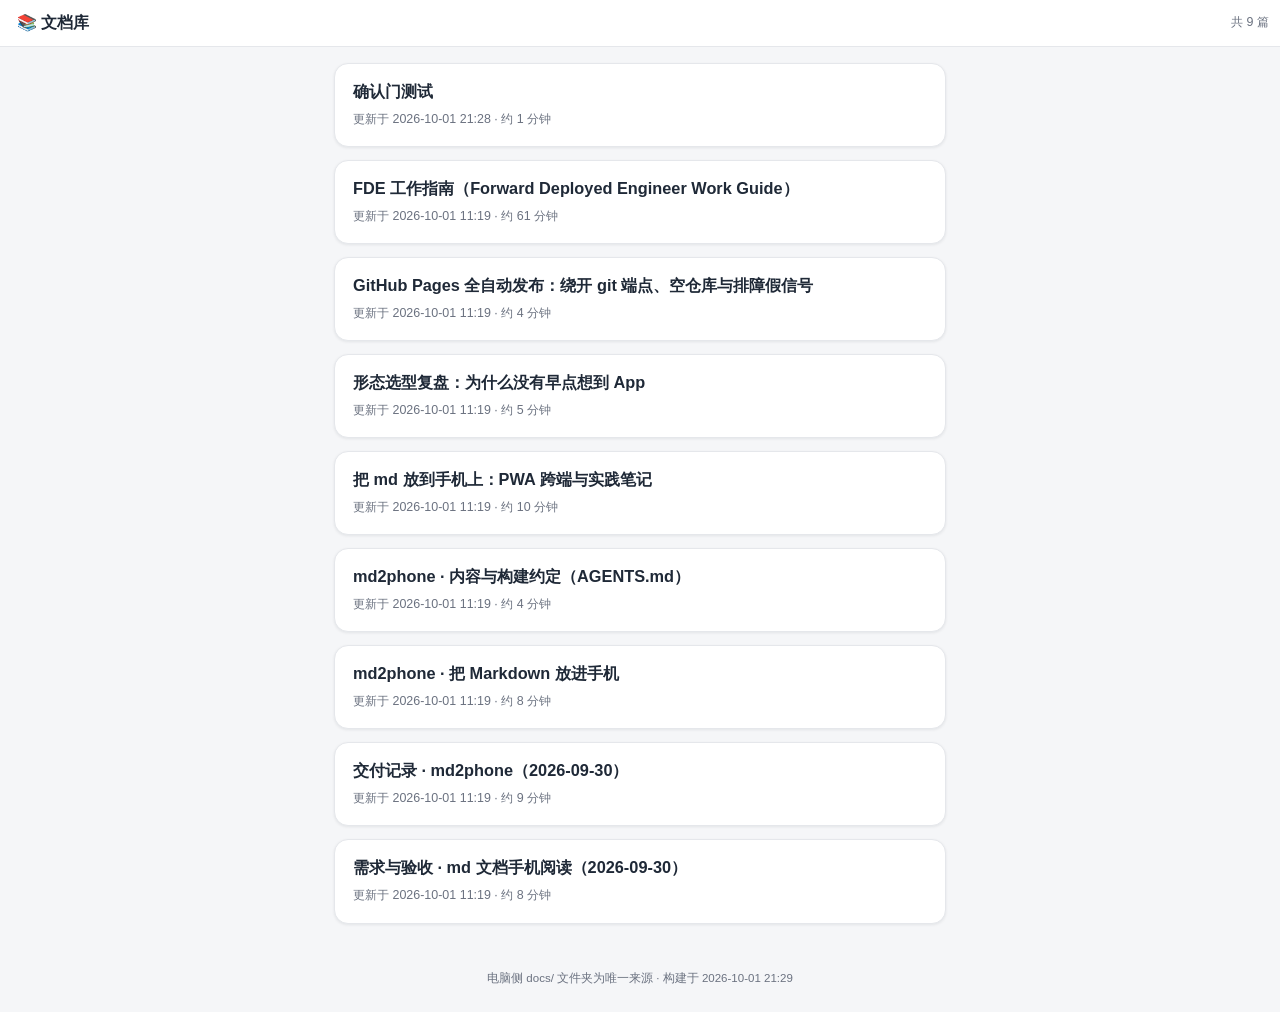
==== index.html @ 2473971f "publish 2026-10-01 21:29:36（22 files）" ====
<!doctype html>
<html lang="zh-CN">
<head>
<meta charset="utf-8">
<meta name="viewport" content="width=device-width,initial-scale=1,viewport-fit=cover">
<title>文档库</title>
<meta name="theme-color" content="#2563eb">
<meta name="robots" content="noindex">
<meta name="apple-mobile-web-app-capable" content="yes">
<meta name="apple-mobile-web-app-status-bar-style" content="default">
<meta name="apple-mobile-web-app-title" content="文档库">
<link rel="manifest" href="manifest.webmanifest">
<link rel="apple-touch-icon" href="assets/apple-touch-icon.png">
<link rel="icon" type="image/png" href="assets/icon-64.png">
<link rel="stylesheet" href="style.css">
</head>
<body>
<header class="top">
  <div class="title brand">📚 文档库</div>
  <span class="count">共 9 篇</span>
</header>
<main class="list">
<a class="card" href="8666376edd.html"><h2>确认门测试</h2><div class="meta">更新于 2026-10-01 21:28 · 约 1 分钟</div></a>
<a class="card" href="76a7821113.html"><h2>FDE 工作指南（Forward Deployed Engineer Work Guide）</h2><div class="meta">更新于 2026-10-01 11:19 · 约 61 分钟</div></a>
<a class="card" href="8f07a8680e.html"><h2>GitHub Pages 全自动发布：绕开 git 端点、空仓库与排障假信号</h2><div class="meta">更新于 2026-10-01 11:19 · 约 4 分钟</div></a>
<a class="card" href="a8e08c60a5.html"><h2>形态选型复盘：为什么没有早点想到 App</h2><div class="meta">更新于 2026-10-01 11:19 · 约 5 分钟</div></a>
<a class="card" href="c880ec32f7.html"><h2>把 md 放到手机上：PWA 跨端与实践笔记</h2><div class="meta">更新于 2026-10-01 11:19 · 约 10 分钟</div></a>
<a class="card" href="bc5441b46c.html"><h2>md2phone · 内容与构建约定（AGENTS.md）</h2><div class="meta">更新于 2026-10-01 11:19 · 约 4 分钟</div></a>
<a class="card" href="04c6e90faa.html"><h2>md2phone · 把 Markdown 放进手机</h2><div class="meta">更新于 2026-10-01 11:19 · 约 8 分钟</div></a>
<a class="card" href="ea877eb60d.html"><h2>交付记录 · md2phone（2026-09-30）</h2><div class="meta">更新于 2026-10-01 11:19 · 约 9 分钟</div></a>
<a class="card" href="899b96eadf.html"><h2>需求与验收 · md 文档手机阅读（2026-09-30）</h2><div class="meta">更新于 2026-10-01 11:19 · 约 8 分钟</div></a>
</main>
<footer class="foot">电脑侧 docs/ 文件夹为唯一来源 · 构建于 2026-10-01 21:29</footer>
<script src="app.js"></script>
</body>
</html>
---- style.css ----
:root {
  --fs: 17px;
  --bg: #f5f6f8;
  --card: #ffffff;
  --text: #1f2937;
  --muted: #6b7280;
  --brand: #2563eb;
  --brand-weak: #eff4ff;
  --line: #e5e7eb;
  --code-bg: #f3f4f6;
  --shadow: 0 1px 3px rgba(15, 23, 42, .08);
}
@media (prefers-color-scheme: dark) {
  :root {
    --bg: #0f1419;
    --card: #1a2028;
    --text: #e6e9ee;
    --muted: #9aa4b2;
    --brand: #6d9bff;
    --brand-weak: #1c2740;
    --line: #2a323d;
    --code-bg: #242c37;
    --shadow: 0 1px 3px rgba(0, 0, 0, .4);
  }
}
* { box-sizing: border-box; }
html { -webkit-text-size-adjust: 100%; }
body {
  margin: 0;
  background: var(--bg);
  color: var(--text);
  font: var(--fs)/1.75 -apple-system, "PingFang SC", "Noto Sans SC", "Microsoft YaHei", sans-serif;
}

/* ---- 顶栏 ---- */
.top {
  position: sticky; top: 0; z-index: 10;
  display: flex; align-items: center; gap: .25rem;
  padding: .55rem .7rem;
  padding-top: calc(.55rem + env(safe-area-inset-top));
  background: var(--card);
  border-bottom: 1px solid var(--line);
}
.top .title {
  flex: 1; min-width: 0;
  font-size: 1rem; font-weight: 600;
  white-space: nowrap; overflow: hidden; text-overflow: ellipsis;
}
.top .title.brand { text-align: left; padding-left: .35rem; }
.top .count { font-size: .78rem; color: var(--muted); white-space: nowrap; }
.icon-btn {
  flex: none;
  border: none; background: none; color: var(--brand);
  font-size: 1.02rem; line-height: 1;
  padding: .42rem .55rem; border-radius: .55rem;
  cursor: pointer; -webkit-tap-highlight-color: transparent;
}
.icon-btn:active { background: var(--brand-weak); }
.icon-btn.back { font-size: 1.5rem; padding: .2rem .6rem .35rem .3rem; }
.icon-btn.fs { font-size: .88rem; font-weight: 600; }

/* ---- 首页列表 ---- */
.list { max-width: 40rem; margin: 0 auto; padding: 1rem .9rem 2rem; }
.card {
  display: block;
  background: var(--card);
  border: 1px solid var(--line);
  border-radius: 14px;
  padding: .95rem 1.1rem;
  margin-bottom: .8rem;
  box-shadow: var(--shadow);
  color: inherit; text-decoration: none;
}
.card:active { background: var(--brand-weak); }
.card h2 { margin: 0 0 .35rem; font-size: 1.02rem; line-height: 1.5; }
.card .meta { font-size: .78rem; color: var(--muted); }
.empty {
  text-align: center; color: var(--muted);
  padding: 3.5rem 1rem; font-size: .92rem; line-height: 2;
}
.foot {
  max-width: 40rem; margin: 0 auto;
  padding: 0 1rem calc(1.5rem + env(safe-area-inset-bottom));
  text-align: center; font-size: .72rem; color: var(--muted);
}

/* ---- 阅读页 ---- */
main > .doc, main > article {
  max-width: 44rem; margin: 0 auto;
  padding: 1.15rem 1.1rem calc(4rem + env(safe-area-inset-bottom));
}
.doc h1 { font-size: 1.42em; line-height: 1.4; margin: .2em 0 .8em; }
.doc h2 {
  font-size: 1.22em; line-height: 1.45;
  margin: 1.9em 0 .7em; padding-bottom: .3em;
  border-bottom: 1px solid var(--line);
}
.doc h3 { font-size: 1.08em; margin: 1.5em 0 .5em; }
.doc h4 { font-size: 1em; margin: 1.3em 0 .4em; }
.doc p { margin: .8em 0; }
.doc ul, .doc ol { padding-left: 1.5em; margin: .8em 0; }
.doc li { margin: .3em 0; }
.doc li > p { margin: .3em 0; }
.doc a { color: var(--brand); }
.doc hr { border: none; border-top: 1px solid var(--line); margin: 2em 0; }
.doc img { max-width: 100%; height: auto; border-radius: 10px; }
.doc blockquote {
  margin: 1em 0; padding: .55em 1em;
  border-left: 4px solid var(--brand);
  background: var(--card); border-radius: 0 10px 10px 0;
  color: var(--muted);
}
.doc blockquote p { margin: .35em 0; }

/* 表格：容器内横向滚动，不撑破页面 */
.table-wrap {
  overflow-x: auto; -webkit-overflow-scrolling: touch;
  margin: 1em 0;
  border: 1px solid var(--line); border-radius: 10px;
  background: var(--card);
}
.doc table { border-collapse: collapse; font-size: .86em; line-height: 1.55; }
.doc th, .doc td {
  padding: .5em .75em;
  border-bottom: 1px solid var(--line);
  border-right: 1px solid var(--line);
  text-align: left; vertical-align: top;
  min-width: 6em; /* 防止窄列被压成一字一行（中文短词 4 字需 ~5.5em） */
}
.doc th { white-space: nowrap; background: var(--brand-weak); font-weight: 600; }
.doc tr:last-child td { border-bottom: none; }

/* 代码块 */
.doc pre {
  background: var(--code-bg);
  border: 1px solid var(--line);
  border-radius: 10px;
  padding: .8em .95em;
  overflow-x: auto; -webkit-overflow-scrolling: touch;
  font-size: .8em; line-height: 1.65;
}
.doc code {
  font-family: ui-monospace, SFMono-Regular, Menlo, Consolas, monospace;
  background: var(--code-bg);
  padding: .12em .35em; border-radius: 5px;
  font-size: .88em;
}
.doc pre code { background: none; padding: 0; font-size: 1em; }
.codehilite { background: var(--code-bg); border-radius: 10px; }
.codehilite pre { border: none; margin: 0; background: none; }

/* ---- 目录抽屉 ---- */
.toc-backdrop {
  position: fixed; inset: 0; z-index: 19;
  background: rgba(0, 0, 0, .38);
  opacity: 0; pointer-events: none; transition: opacity .2s;
}
body.toc-open .toc-backdrop { opacity: 1; pointer-events: auto; }
.toc-panel {
  position: fixed; top: 0; bottom: 0; left: 0; z-index: 20;
  width: min(82vw, 21rem);
  background: var(--card);
  border-right: 1px solid var(--line);
  transform: translateX(-102%);
  transition: transform .22s ease;
  overflow-y: auto; -webkit-overflow-scrolling: touch;
  padding: calc(1rem + env(safe-area-inset-top)) .45rem 2.5rem;
}
body.toc-open .toc-panel { transform: none; }
.toc-head {
  font-size: .82rem; color: var(--muted); font-weight: 600;
  padding: .2rem .9rem .55rem;
  border-bottom: 1px solid var(--line); margin-bottom: .4rem;
}
.toc-panel a {
  display: block;
  padding: .45em .9em;
  color: var(--text); text-decoration: none;
  font-size: .86em; line-height: 1.5;
  border-radius: 8px;
}
.toc-panel a:active { background: var(--brand-weak); }
.toc-panel a.lv3 { padding-left: 2em; color: var(--muted); font-size: .8em; }
.toc-none { padding: 1em .9rem; color: var(--muted); font-size: .85em; }
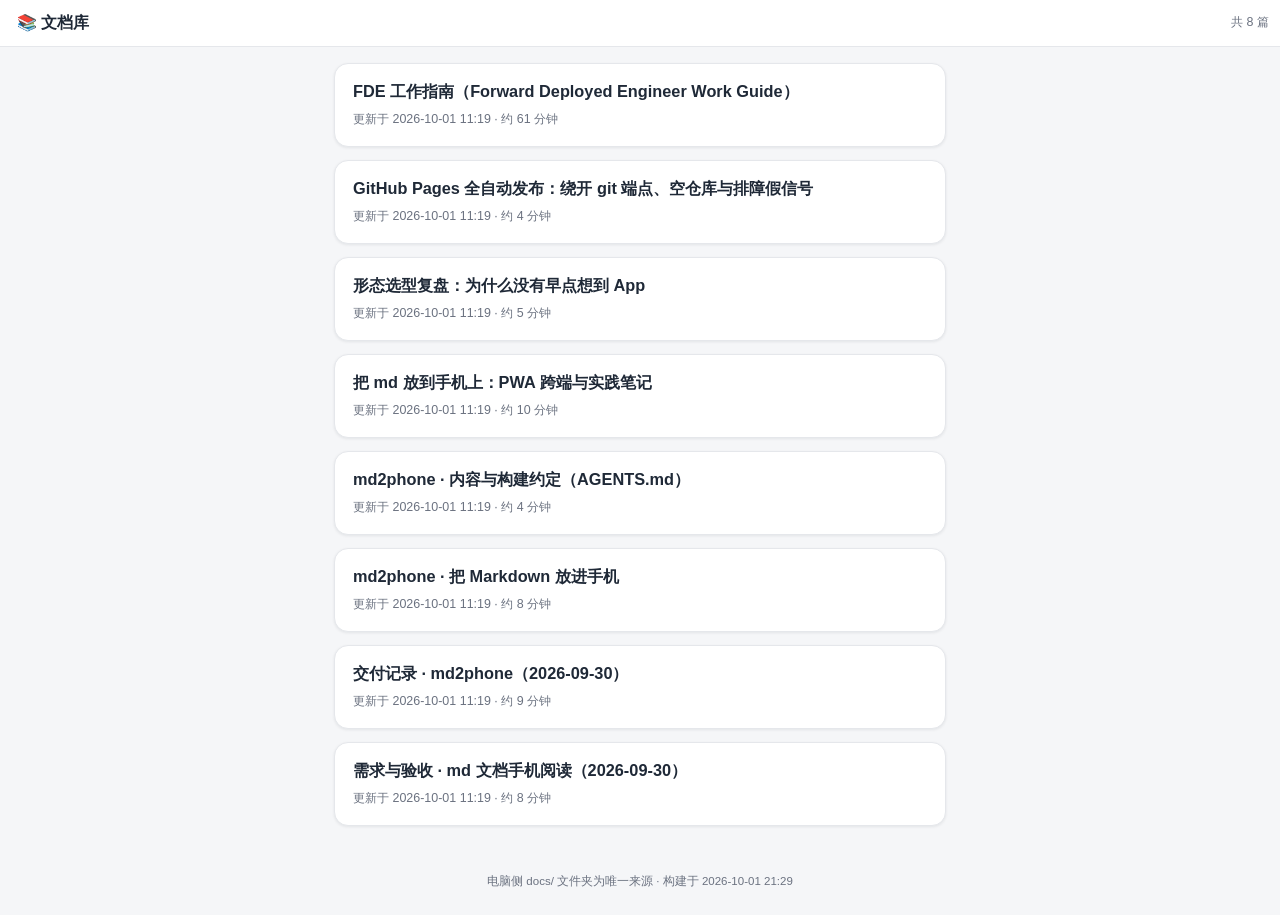
==== commit 7a622f00: "publish 2026-10-01 21:30:20（21 files）" ====
--- a/index.html
+++ b/index.html
@@ -17,10 +17,9 @@
 <body>
 <header class="top">
   <div class="title brand">📚 文档库</div>
-  <span class="count">共 9 篇</span>
+  <span class="count">共 8 篇</span>
 </header>
 <main class="list">
-<a class="card" href="8666376edd.html"><h2>确认门测试</h2><div class="meta">更新于 2026-10-01 21:28 · 约 1 分钟</div></a>
 <a class="card" href="76a7821113.html"><h2>FDE 工作指南（Forward Deployed Engineer Work Guide）</h2><div class="meta">更新于 2026-10-01 11:19 · 约 61 分钟</div></a>
 <a class="card" href="8f07a8680e.html"><h2>GitHub Pages 全自动发布：绕开 git 端点、空仓库与排障假信号</h2><div class="meta">更新于 2026-10-01 11:19 · 约 4 分钟</div></a>
 <a class="card" href="a8e08c60a5.html"><h2>形态选型复盘：为什么没有早点想到 App</h2><div class="meta">更新于 2026-10-01 11:19 · 约 5 分钟</div></a>
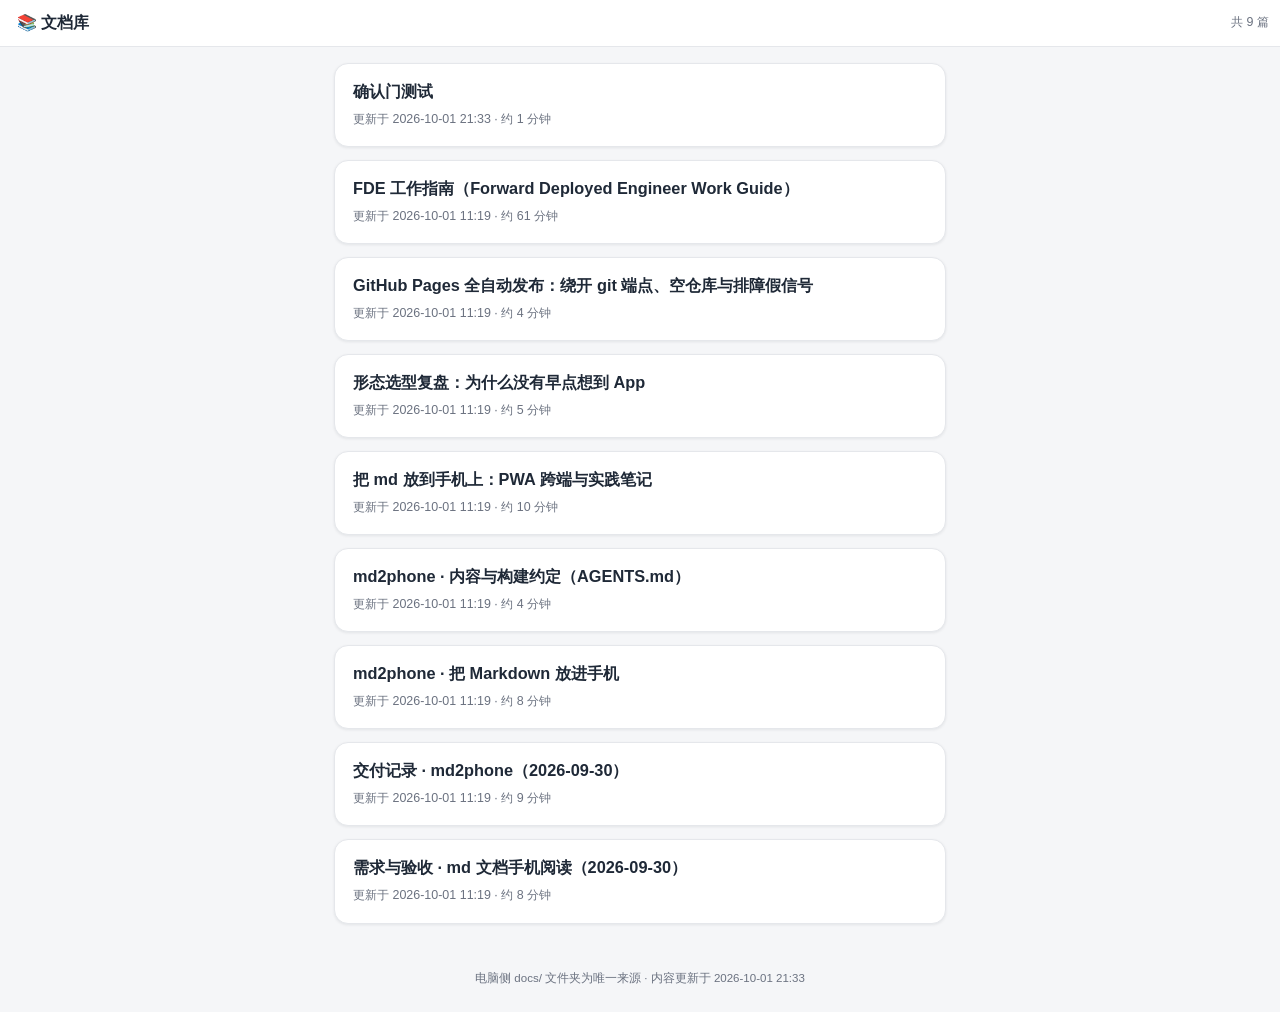
==== commit 961ff3f3: "publish 2026-10-01 21:33:49（22 files）" ====
--- a/index.html
+++ b/index.html
@@ -17,9 +17,10 @@
 <body>
 <header class="top">
   <div class="title brand">📚 文档库</div>
-  <span class="count">共 8 篇</span>
+  <span class="count">共 9 篇</span>
 </header>
 <main class="list">
+<a class="card" href="8666376edd.html"><h2>确认门测试</h2><div class="meta">更新于 2026-10-01 21:33 · 约 1 分钟</div></a>
 <a class="card" href="76a7821113.html"><h2>FDE 工作指南（Forward Deployed Engineer Work Guide）</h2><div class="meta">更新于 2026-10-01 11:19 · 约 61 分钟</div></a>
 <a class="card" href="8f07a8680e.html"><h2>GitHub Pages 全自动发布：绕开 git 端点、空仓库与排障假信号</h2><div class="meta">更新于 2026-10-01 11:19 · 约 4 分钟</div></a>
 <a class="card" href="a8e08c60a5.html"><h2>形态选型复盘：为什么没有早点想到 App</h2><div class="meta">更新于 2026-10-01 11:19 · 约 5 分钟</div></a>
@@ -29,7 +30,7 @@
 <a class="card" href="ea877eb60d.html"><h2>交付记录 · md2phone（2026-09-30）</h2><div class="meta">更新于 2026-10-01 11:19 · 约 9 分钟</div></a>
 <a class="card" href="899b96eadf.html"><h2>需求与验收 · md 文档手机阅读（2026-09-30）</h2><div class="meta">更新于 2026-10-01 11:19 · 约 8 分钟</div></a>
 </main>
-<footer class="foot">电脑侧 docs/ 文件夹为唯一来源 · 构建于 2026-10-01 21:29</footer>
+<footer class="foot">电脑侧 docs/ 文件夹为唯一来源 · 内容更新于 2026-10-01 21:33</footer>
 <script src="app.js"></script>
 </body>
 </html>
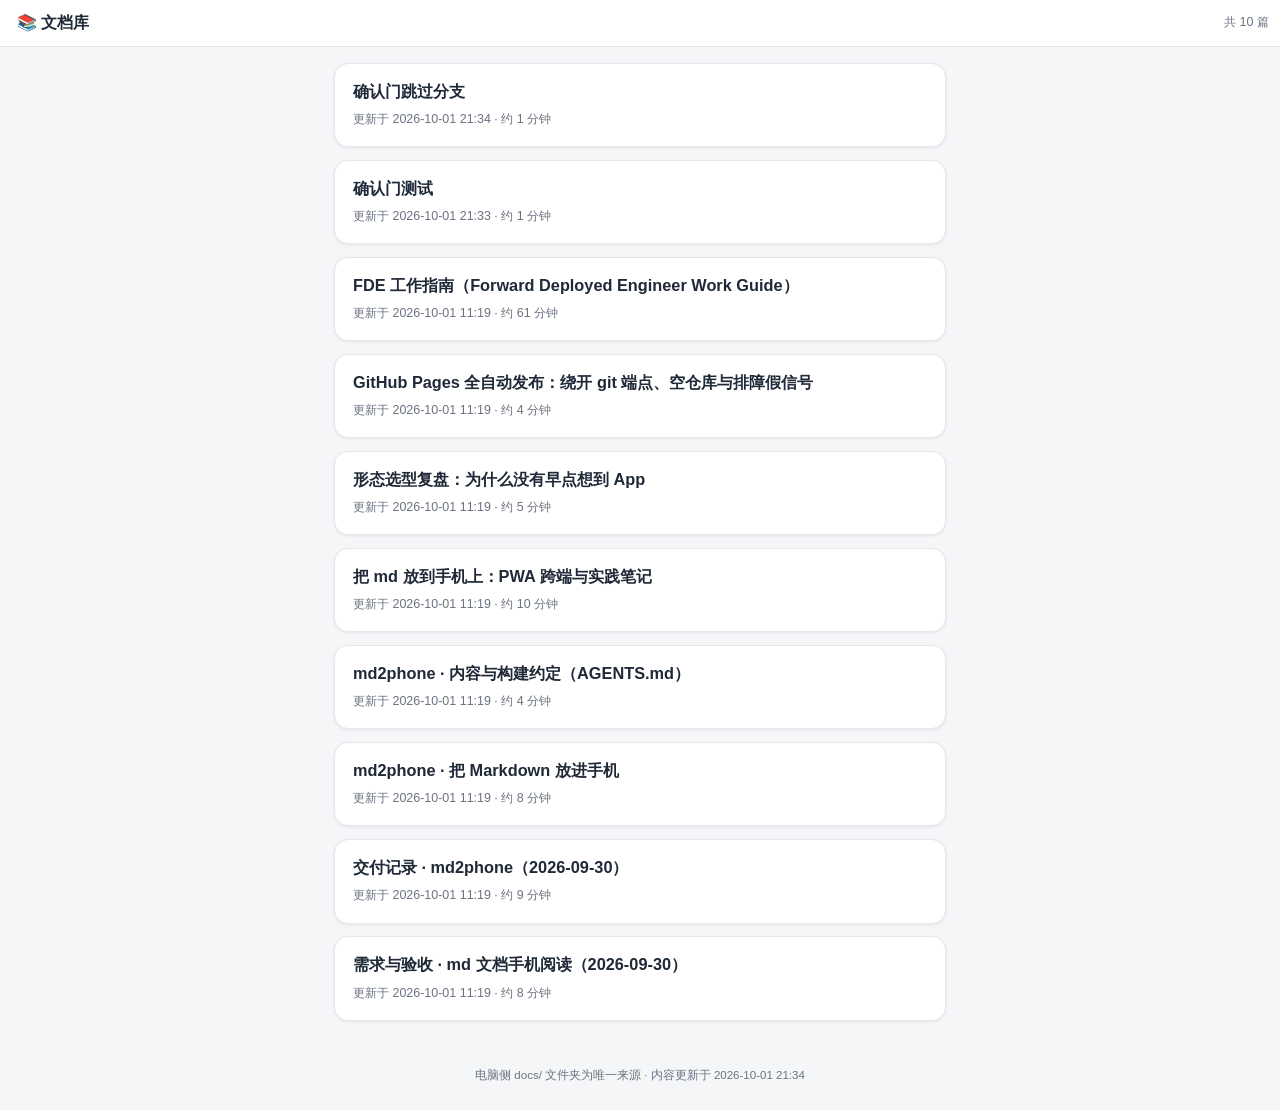
==== commit d145edf1: "publish 2026-10-01 21:35:22（23 files）" ====
--- a/index.html
+++ b/index.html
@@ -17,9 +17,10 @@
 <body>
 <header class="top">
   <div class="title brand">📚 文档库</div>
-  <span class="count">共 9 篇</span>
+  <span class="count">共 10 篇</span>
 </header>
 <main class="list">
+<a class="card" href="8890dafbe3.html"><h2>确认门跳过分支</h2><div class="meta">更新于 2026-10-01 21:34 · 约 1 分钟</div></a>
 <a class="card" href="8666376edd.html"><h2>确认门测试</h2><div class="meta">更新于 2026-10-01 21:33 · 约 1 分钟</div></a>
 <a class="card" href="76a7821113.html"><h2>FDE 工作指南（Forward Deployed Engineer Work Guide）</h2><div class="meta">更新于 2026-10-01 11:19 · 约 61 分钟</div></a>
 <a class="card" href="8f07a8680e.html"><h2>GitHub Pages 全自动发布：绕开 git 端点、空仓库与排障假信号</h2><div class="meta">更新于 2026-10-01 11:19 · 约 4 分钟</div></a>
@@ -30,7 +31,7 @@
 <a class="card" href="ea877eb60d.html"><h2>交付记录 · md2phone（2026-09-30）</h2><div class="meta">更新于 2026-10-01 11:19 · 约 9 分钟</div></a>
 <a class="card" href="899b96eadf.html"><h2>需求与验收 · md 文档手机阅读（2026-09-30）</h2><div class="meta">更新于 2026-10-01 11:19 · 约 8 分钟</div></a>
 </main>
-<footer class="foot">电脑侧 docs/ 文件夹为唯一来源 · 内容更新于 2026-10-01 21:33</footer>
+<footer class="foot">电脑侧 docs/ 文件夹为唯一来源 · 内容更新于 2026-10-01 21:34</footer>
 <script src="app.js"></script>
 </body>
 </html>
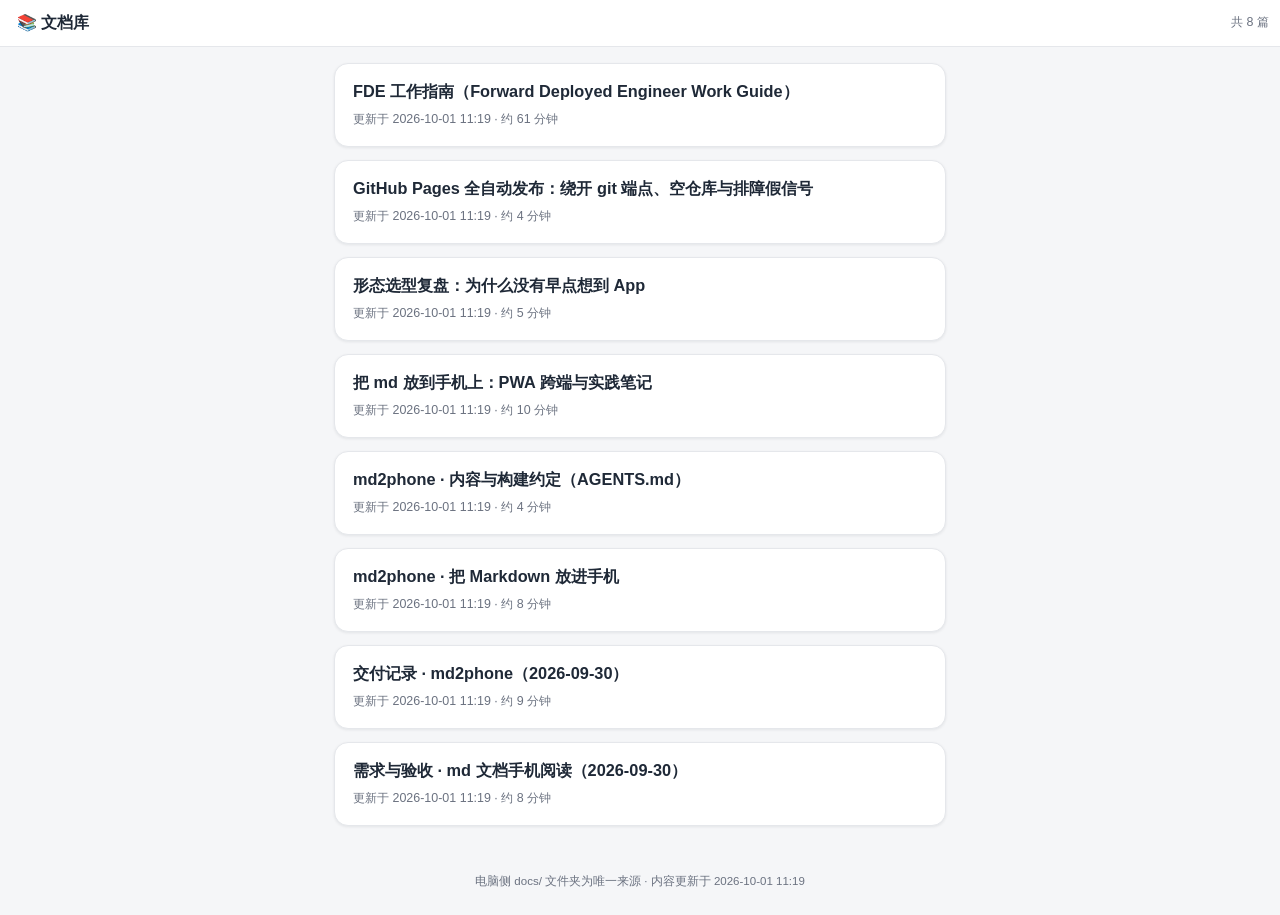
==== commit 80dcc3e4: "publish 2026-10-01 21:36:08（21 files）" ====
--- a/index.html
+++ b/index.html
@@ -17,11 +17,9 @@
 <body>
 <header class="top">
   <div class="title brand">📚 文档库</div>
-  <span class="count">共 10 篇</span>
+  <span class="count">共 8 篇</span>
 </header>
 <main class="list">
-<a class="card" href="8890dafbe3.html"><h2>确认门跳过分支</h2><div class="meta">更新于 2026-10-01 21:34 · 约 1 分钟</div></a>
-<a class="card" href="8666376edd.html"><h2>确认门测试</h2><div class="meta">更新于 2026-10-01 21:33 · 约 1 分钟</div></a>
 <a class="card" href="76a7821113.html"><h2>FDE 工作指南（Forward Deployed Engineer Work Guide）</h2><div class="meta">更新于 2026-10-01 11:19 · 约 61 分钟</div></a>
 <a class="card" href="8f07a8680e.html"><h2>GitHub Pages 全自动发布：绕开 git 端点、空仓库与排障假信号</h2><div class="meta">更新于 2026-10-01 11:19 · 约 4 分钟</div></a>
 <a class="card" href="a8e08c60a5.html"><h2>形态选型复盘：为什么没有早点想到 App</h2><div class="meta">更新于 2026-10-01 11:19 · 约 5 分钟</div></a>
@@ -31,7 +29,7 @@
 <a class="card" href="ea877eb60d.html"><h2>交付记录 · md2phone（2026-09-30）</h2><div class="meta">更新于 2026-10-01 11:19 · 约 9 分钟</div></a>
 <a class="card" href="899b96eadf.html"><h2>需求与验收 · md 文档手机阅读（2026-09-30）</h2><div class="meta">更新于 2026-10-01 11:19 · 约 8 分钟</div></a>
 </main>
-<footer class="foot">电脑侧 docs/ 文件夹为唯一来源 · 内容更新于 2026-10-01 21:34</footer>
+<footer class="foot">电脑侧 docs/ 文件夹为唯一来源 · 内容更新于 2026-10-01 11:19</footer>
 <script src="app.js"></script>
 </body>
 </html>
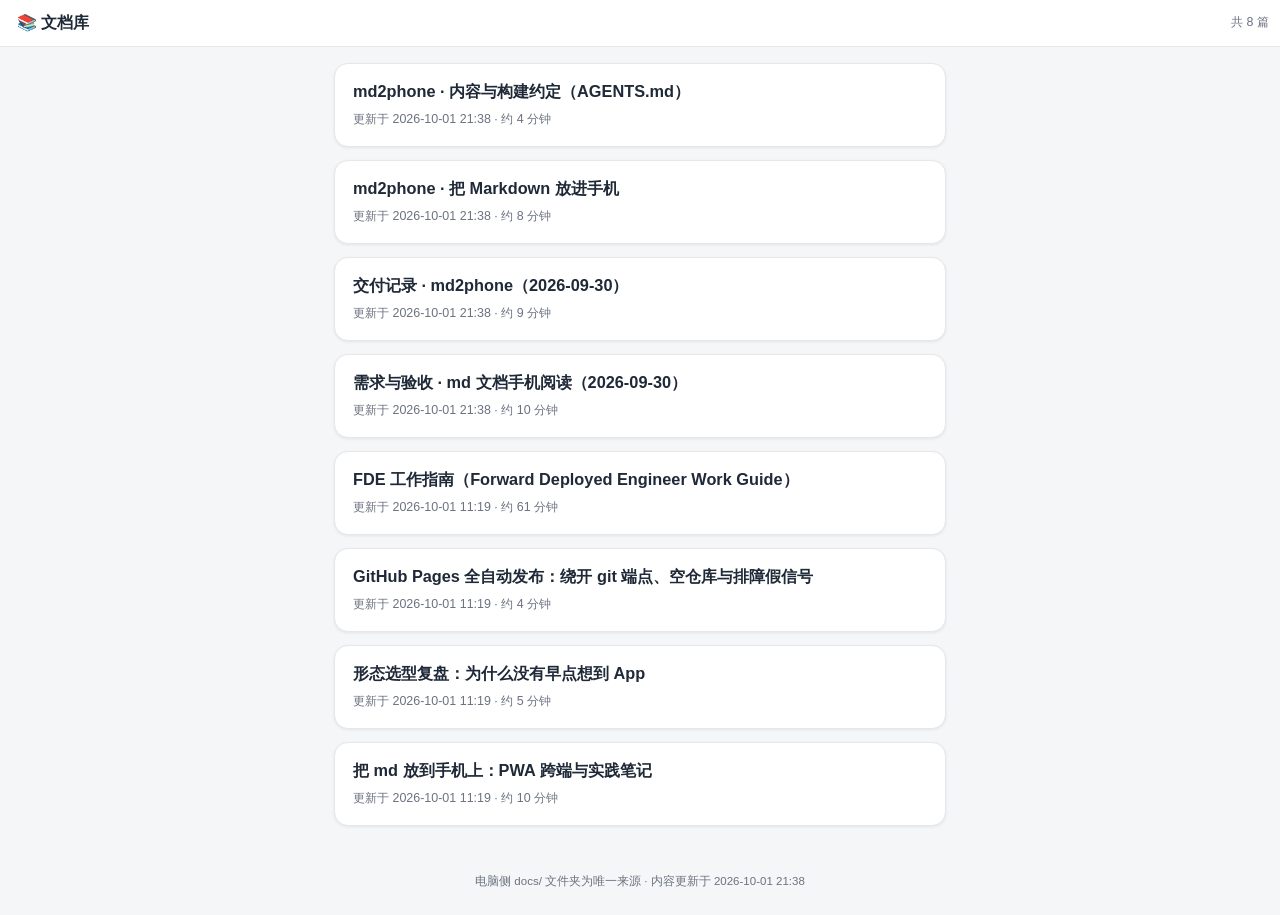
==== commit 61ac467a: "publish 2026-10-01 21:38:37（21 files）" ====
--- a/index.html
+++ b/index.html
@@ -20,16 +20,16 @@
   <span class="count">共 8 篇</span>
 </header>
 <main class="list">
+<a class="card" href="bc5441b46c.html"><h2>md2phone · 内容与构建约定（AGENTS.md）</h2><div class="meta">更新于 2026-10-01 21:38 · 约 4 分钟</div></a>
+<a class="card" href="04c6e90faa.html"><h2>md2phone · 把 Markdown 放进手机</h2><div class="meta">更新于 2026-10-01 21:38 · 约 8 分钟</div></a>
+<a class="card" href="ea877eb60d.html"><h2>交付记录 · md2phone（2026-09-30）</h2><div class="meta">更新于 2026-10-01 21:38 · 约 9 分钟</div></a>
+<a class="card" href="899b96eadf.html"><h2>需求与验收 · md 文档手机阅读（2026-09-30）</h2><div class="meta">更新于 2026-10-01 21:38 · 约 10 分钟</div></a>
 <a class="card" href="76a7821113.html"><h2>FDE 工作指南（Forward Deployed Engineer Work Guide）</h2><div class="meta">更新于 2026-10-01 11:19 · 约 61 分钟</div></a>
 <a class="card" href="8f07a8680e.html"><h2>GitHub Pages 全自动发布：绕开 git 端点、空仓库与排障假信号</h2><div class="meta">更新于 2026-10-01 11:19 · 约 4 分钟</div></a>
 <a class="card" href="a8e08c60a5.html"><h2>形态选型复盘：为什么没有早点想到 App</h2><div class="meta">更新于 2026-10-01 11:19 · 约 5 分钟</div></a>
 <a class="card" href="c880ec32f7.html"><h2>把 md 放到手机上：PWA 跨端与实践笔记</h2><div class="meta">更新于 2026-10-01 11:19 · 约 10 分钟</div></a>
-<a class="card" href="bc5441b46c.html"><h2>md2phone · 内容与构建约定（AGENTS.md）</h2><div class="meta">更新于 2026-10-01 11:19 · 约 4 分钟</div></a>
-<a class="card" href="04c6e90faa.html"><h2>md2phone · 把 Markdown 放进手机</h2><div class="meta">更新于 2026-10-01 11:19 · 约 8 分钟</div></a>
-<a class="card" href="ea877eb60d.html"><h2>交付记录 · md2phone（2026-09-30）</h2><div class="meta">更新于 2026-10-01 11:19 · 约 9 分钟</div></a>
-<a class="card" href="899b96eadf.html"><h2>需求与验收 · md 文档手机阅读（2026-09-30）</h2><div class="meta">更新于 2026-10-01 11:19 · 约 8 分钟</div></a>
 </main>
-<footer class="foot">电脑侧 docs/ 文件夹为唯一来源 · 内容更新于 2026-10-01 11:19</footer>
+<footer class="foot">电脑侧 docs/ 文件夹为唯一来源 · 内容更新于 2026-10-01 21:38</footer>
 <script src="app.js"></script>
 </body>
 </html>
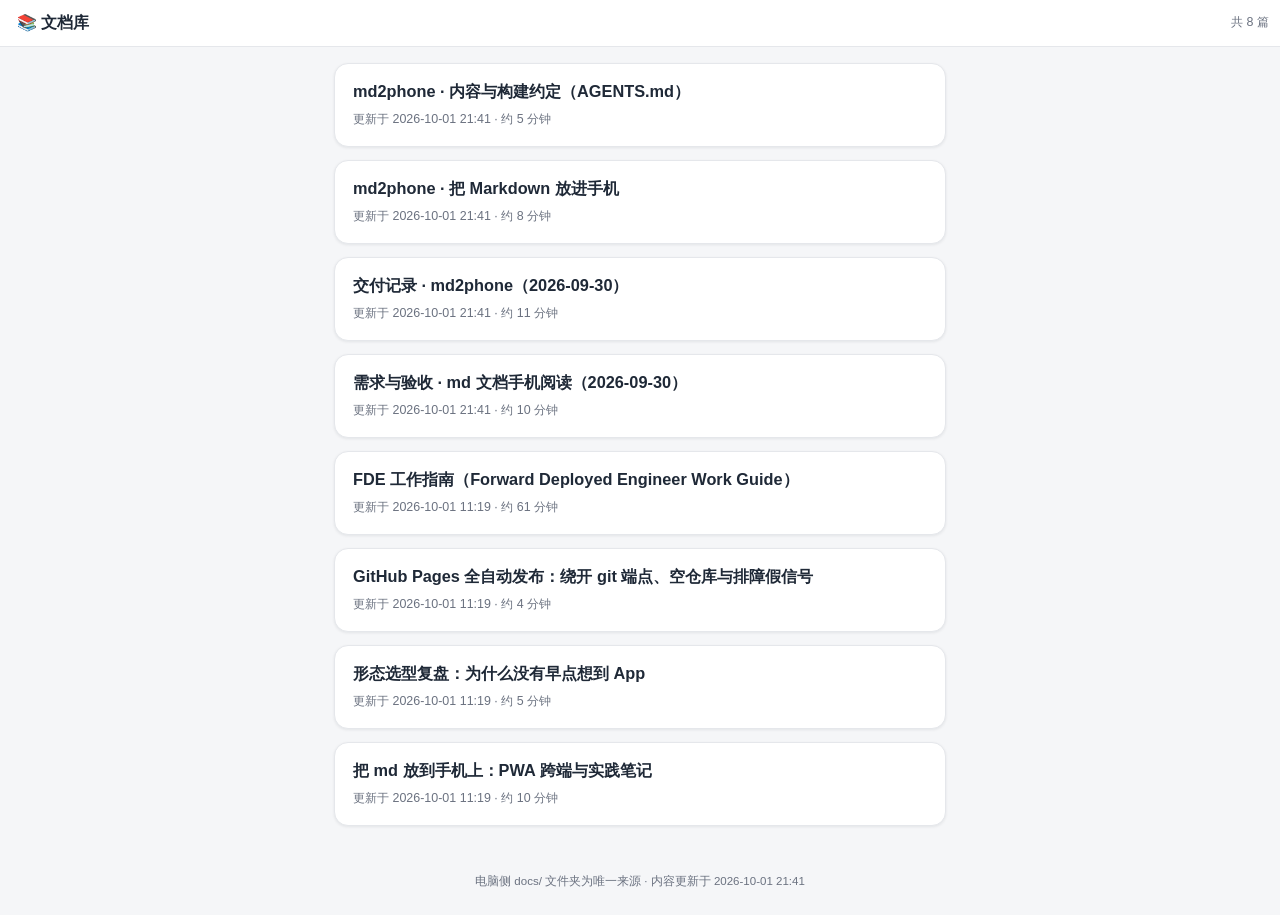
==== commit 3594d1a6: "publish 2026-10-01 21:41:41（21 files）" ====
--- a/index.html
+++ b/index.html
@@ -20,16 +20,16 @@
   <span class="count">共 8 篇</span>
 </header>
 <main class="list">
-<a class="card" href="bc5441b46c.html"><h2>md2phone · 内容与构建约定（AGENTS.md）</h2><div class="meta">更新于 2026-10-01 21:38 · 约 4 分钟</div></a>
-<a class="card" href="04c6e90faa.html"><h2>md2phone · 把 Markdown 放进手机</h2><div class="meta">更新于 2026-10-01 21:38 · 约 8 分钟</div></a>
-<a class="card" href="ea877eb60d.html"><h2>交付记录 · md2phone（2026-09-30）</h2><div class="meta">更新于 2026-10-01 21:38 · 约 9 分钟</div></a>
-<a class="card" href="899b96eadf.html"><h2>需求与验收 · md 文档手机阅读（2026-09-30）</h2><div class="meta">更新于 2026-10-01 21:38 · 约 10 分钟</div></a>
+<a class="card" href="bc5441b46c.html"><h2>md2phone · 内容与构建约定（AGENTS.md）</h2><div class="meta">更新于 2026-10-01 21:41 · 约 5 分钟</div></a>
+<a class="card" href="04c6e90faa.html"><h2>md2phone · 把 Markdown 放进手机</h2><div class="meta">更新于 2026-10-01 21:41 · 约 8 分钟</div></a>
+<a class="card" href="ea877eb60d.html"><h2>交付记录 · md2phone（2026-09-30）</h2><div class="meta">更新于 2026-10-01 21:41 · 约 11 分钟</div></a>
+<a class="card" href="899b96eadf.html"><h2>需求与验收 · md 文档手机阅读（2026-09-30）</h2><div class="meta">更新于 2026-10-01 21:41 · 约 10 分钟</div></a>
 <a class="card" href="76a7821113.html"><h2>FDE 工作指南（Forward Deployed Engineer Work Guide）</h2><div class="meta">更新于 2026-10-01 11:19 · 约 61 分钟</div></a>
 <a class="card" href="8f07a8680e.html"><h2>GitHub Pages 全自动发布：绕开 git 端点、空仓库与排障假信号</h2><div class="meta">更新于 2026-10-01 11:19 · 约 4 分钟</div></a>
 <a class="card" href="a8e08c60a5.html"><h2>形态选型复盘：为什么没有早点想到 App</h2><div class="meta">更新于 2026-10-01 11:19 · 约 5 分钟</div></a>
 <a class="card" href="c880ec32f7.html"><h2>把 md 放到手机上：PWA 跨端与实践笔记</h2><div class="meta">更新于 2026-10-01 11:19 · 约 10 分钟</div></a>
 </main>
-<footer class="foot">电脑侧 docs/ 文件夹为唯一来源 · 内容更新于 2026-10-01 21:38</footer>
+<footer class="foot">电脑侧 docs/ 文件夹为唯一来源 · 内容更新于 2026-10-01 21:41</footer>
 <script src="app.js"></script>
 </body>
 </html>
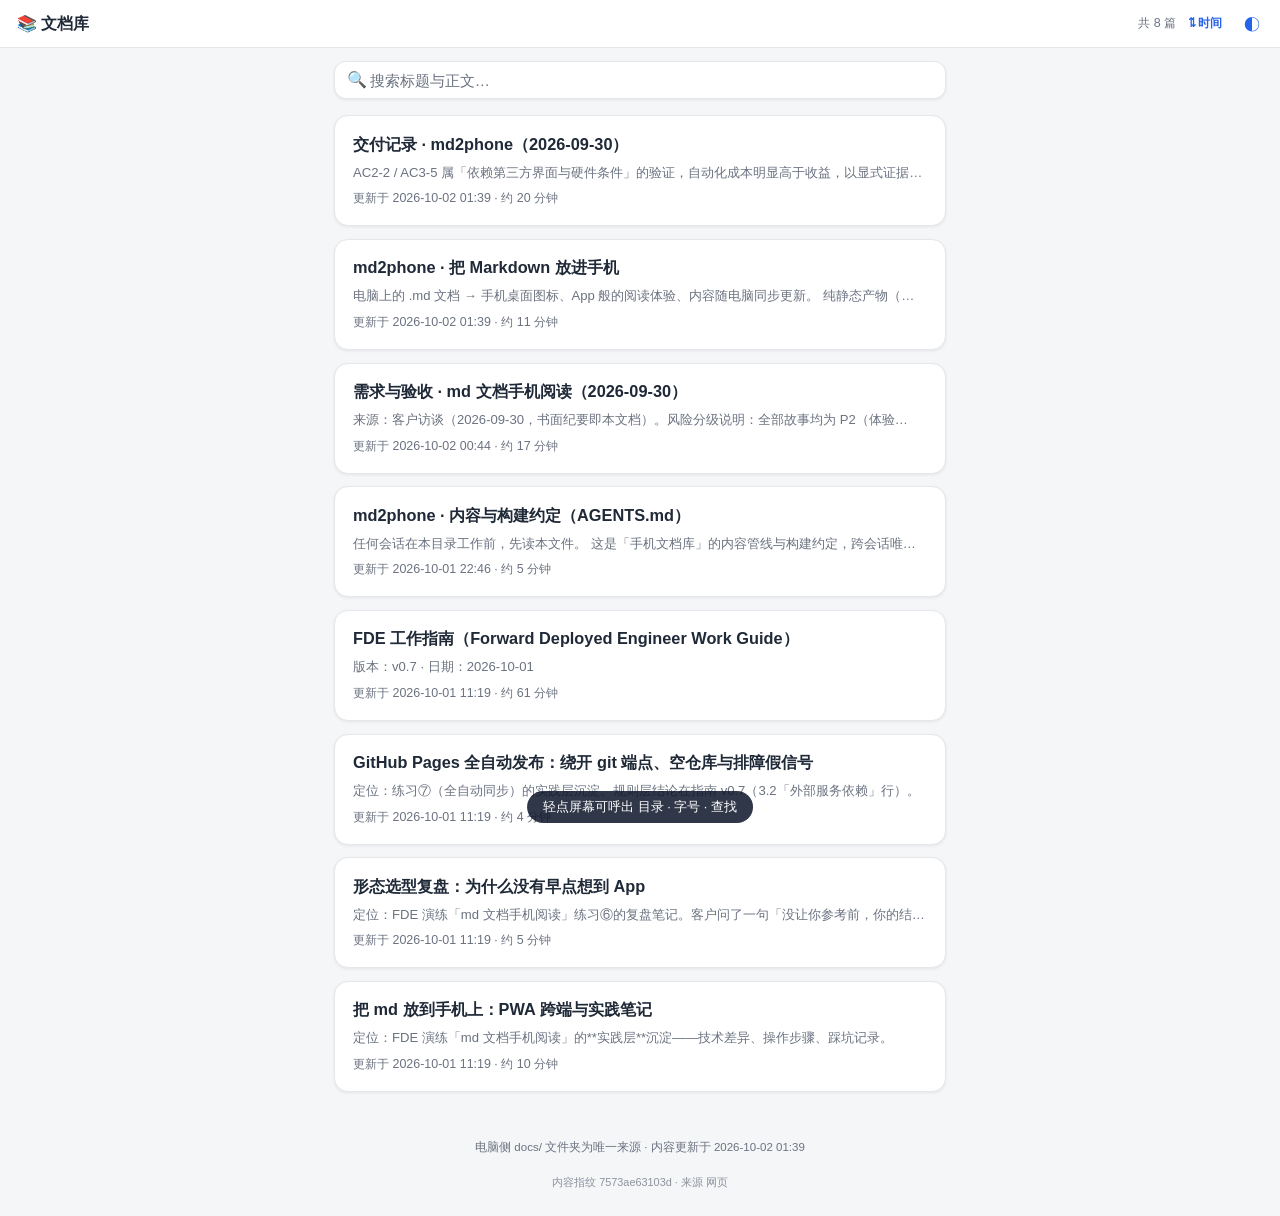
==== commit 0551c4ca: "publish 2026-10-02 01:40:03（21 files）" ====
--- a/index.html
+++ b/index.html
@@ -5,6 +5,7 @@
 <meta name="viewport" content="width=device-width,initial-scale=1,viewport-fit=cover">
 <title>文档库</title>
 <meta name="theme-color" content="#2563eb">
+<meta name="theme-color" content="#0f1419" media="(prefers-color-scheme: dark)">
 <meta name="robots" content="noindex">
 <meta name="apple-mobile-web-app-capable" content="yes">
 <meta name="apple-mobile-web-app-status-bar-style" content="default">
@@ -18,18 +19,30 @@
 <header class="top">
   <div class="title brand">📚 文档库</div>
   <span class="count">共 8 篇</span>
+  <button class="icon-btn sort" id="sortBtn" aria-label="切换排序">⇅</button>
+  <button class="icon-btn" id="themeBtn" aria-label="切换外观">◐</button>
 </header>
+<div class="search-row">
+  <div class="search-box">
+    <span class="s-ico">🔍</span>
+    <input id="searchInput" type="search" placeholder="搜索标题与正文…" autocomplete="off">
+    <button class="icon-btn s-clear" id="searchClear" aria-label="清空搜索" hidden>×</button>
+  </div>
+  <div class="search-count" id="searchCount" hidden></div>
+</div>
 <main class="list">
-<a class="card" href="bc5441b46c.html"><h2>md2phone · 内容与构建约定（AGENTS.md）</h2><div class="meta">更新于 2026-10-01 21:41 · 约 5 分钟</div></a>
-<a class="card" href="04c6e90faa.html"><h2>md2phone · 把 Markdown 放进手机</h2><div class="meta">更新于 2026-10-01 21:41 · 约 8 分钟</div></a>
-<a class="card" href="ea877eb60d.html"><h2>交付记录 · md2phone（2026-09-30）</h2><div class="meta">更新于 2026-10-01 21:41 · 约 11 分钟</div></a>
-<a class="card" href="899b96eadf.html"><h2>需求与验收 · md 文档手机阅读（2026-09-30）</h2><div class="meta">更新于 2026-10-01 21:41 · 约 10 分钟</div></a>
-<a class="card" href="76a7821113.html"><h2>FDE 工作指南（Forward Deployed Engineer Work Guide）</h2><div class="meta">更新于 2026-10-01 11:19 · 约 61 分钟</div></a>
-<a class="card" href="8f07a8680e.html"><h2>GitHub Pages 全自动发布：绕开 git 端点、空仓库与排障假信号</h2><div class="meta">更新于 2026-10-01 11:19 · 约 4 分钟</div></a>
-<a class="card" href="a8e08c60a5.html"><h2>形态选型复盘：为什么没有早点想到 App</h2><div class="meta">更新于 2026-10-01 11:19 · 约 5 分钟</div></a>
-<a class="card" href="c880ec32f7.html"><h2>把 md 放到手机上：PWA 跨端与实践笔记</h2><div class="meta">更新于 2026-10-01 11:19 · 约 10 分钟</div></a>
+<a class="card" data-slug="ea877eb60d" data-mts="1790876363" data-title="交付记录 · md2phone（2026-09-30）" href="ea877eb60d.html"><h2>交付记录 · md2phone（2026-09-30）</h2><div class="sum">AC2-2 / AC3-5 属「依赖第三方界面与硬件条件」的验证，自动化成本明显高于收益，以显式证据（产物校验 + 本地全链路模…</div><div class="meta">更新于 2026-10-02 01:39 · 约 20 分钟</div></a>
+<a class="card" data-slug="04c6e90faa" data-mts="1790876363" data-title="md2phone · 把 Markdown 放进手机" href="04c6e90faa.html"><h2>md2phone · 把 Markdown 放进手机</h2><div class="sum">电脑上的 .md 文档 → 手机桌面图标、App 般的阅读体验、内容随电脑同步更新。 纯静态产物（一个 site/ 文件夹），不…</div><div class="meta">更新于 2026-10-02 01:39 · 约 11 分钟</div></a>
+<a class="card" data-slug="899b96eadf" data-mts="1790873059" data-title="需求与验收 · md 文档手机阅读（2026-09-30）" href="899b96eadf.html"><h2>需求与验收 · md 文档手机阅读（2026-09-30）</h2><div class="sum">来源：客户访谈（2026-09-30，书面纪要即本文档）。风险分级说明：全部故事均为 P2（体验类），不触碰资金/隐私/生产数据…</div><div class="meta">更新于 2026-10-02 00:44 · 约 17 分钟</div></a>
+<a class="card" data-slug="bc5441b46c" data-mts="1790865987" data-title="md2phone · 内容与构建约定（AGENTS.md）" href="bc5441b46c.html"><h2>md2phone · 内容与构建约定（AGENTS.md）</h2><div class="sum">任何会话在本目录工作前，先读本文件。 这是「手机文档库」的内容管线与构建约定，跨会话唯一的执行依据。（体例沿用 intervie…</div><div class="meta">更新于 2026-10-01 22:46 · 约 5 分钟</div></a>
+<a class="card" data-slug="76a7821113" data-mts="1790824780" data-title="FDE 工作指南（Forward Deployed Engineer Work Guide）" href="76a7821113.html"><h2>FDE 工作指南（Forward Deployed Engineer Work Guide）</h2><div class="sum">版本：v0.7 · 日期：2026-10-01</div><div class="meta">更新于 2026-10-01 11:19 · 约 61 分钟</div></a>
+<a class="card" data-slug="8f07a8680e" data-mts="1790824780" data-title="GitHub Pages 全自动发布：绕开 git 端点、空仓库与排障假信号" href="8f07a8680e.html"><h2>GitHub Pages 全自动发布：绕开 git 端点、空仓库与排障假信号</h2><div class="sum">定位：练习⑦（全自动同步）的实践层沉淀。规则层结论在指南 v0.7（3.2「外部服务依赖」行）。</div><div class="meta">更新于 2026-10-01 11:19 · 约 4 分钟</div></a>
+<a class="card" data-slug="a8e08c60a5" data-mts="1790824780" data-title="形态选型复盘：为什么没有早点想到 App" href="a8e08c60a5.html"><h2>形态选型复盘：为什么没有早点想到 App</h2><div class="sum">定位：FDE 演练「md 文档手机阅读」练习⑥的复盘笔记。客户问了一句「没让你参考前，你的结论一直是需要依赖第三方——是我表达不…</div><div class="meta">更新于 2026-10-01 11:19 · 约 5 分钟</div></a>
+<a class="card" data-slug="c880ec32f7" data-mts="1790824780" data-title="把 md 放到手机上：PWA 跨端与实践笔记" href="c880ec32f7.html"><h2>把 md 放到手机上：PWA 跨端与实践笔记</h2><div class="sum">定位：FDE 演练「md 文档手机阅读」的**实践层**沉淀——技术差异、操作步骤、踩坑记录。</div><div class="meta">更新于 2026-10-01 11:19 · 约 10 分钟</div></a>
 </main>
-<footer class="foot">电脑侧 docs/ 文件夹为唯一来源 · 内容更新于 2026-10-01 21:41</footer>
+<footer class="foot">电脑侧 docs/ 文件夹为唯一来源 · 内容更新于 2026-10-02 01:39
+<div class="build-id">内容指纹 7573ae63103d · 来源 <span class="fs-src">—</span></div></footer>
+<script type="application/json" id="search-data">[{"slug":"ea877eb60d","title":"交付记录 · md2phone（2026-09-30）","text":"交付记录 · md2phone（2026-09-30） 交付日志 版本/时间 内容 执行人 发布后校验 v1.0 · 2026-09-30 build.py 生成器 + PWA 站点 + 双击/监听同步 + 自测脚本；示例文档《FDE 工作指南》 FDE（演练） 本地验证通过（见下）； 尚未部署到公网托管 ，部署后需按 README 在真机复验 AC2-2 / AC3-5 v1.1 · 2026-09-30 多文档入库（5 篇：中英混排、长短混排、宽表格）；双端通用范围写入需求约束；跨端差异与上手引导沉淀至《实践沉淀/001》 FDE（演练） 本地复验：5 篇全部 390px 无横向滚动；增/改/删回归通过；表格窄列加宽至 6em v1.2 · 2026-09-30 客户重切 MVP（练习③）：新增单文件版（文档库.html，自包含、零第三方依赖）；同步与 HTTPS 桌面安装移出第一版；PWA 版（site/）保留为升级路径 FDE（演练） file:// 零网络请求；列表/目录/字号/返回交互通过；5 篇 390px 无横向滚动； 发现并修复正文全出血 bug （article 未被栏宽选择器命中，内容更新后才暴露）；增删改回归通过 v1.3 · 2026-09-30 客户需求回归（练习④）：桌面图标 → 列表 → 阅读。新增局域网版（--serve --lan / 局域网分享.command），零第三方实现图标入口；PWA 产物（manifest/图标）复用 FDE（演练） 经本机局域网 IP 等效验证：列表 5 卡片、点击进入阅读、manifest 与图标可达（verify_lan.py）；单文件版与增删改回归通过 v1.4 · 2026-09-30 练习⑤：安卓 App（壳照 interview-prep 模式；更新层经客户复查后由「照搬重打重装」修正为「App 内导入」，与练习③确认的「手动导入」对齐）。产出 文档库.apk：内置 5 篇、菜单导入/恢复内置 FDE（演练） gradle assembleDebug 成功（本机缓存离线可构建）；APK 静态检查通过（assets 页面齐全、包名 com.mddocs、应用名「文档库」）； 真机安装与导入手势未验证 （无连接设备） v1.5 · 2026-10-01 练习⑦：全自动同步。GitHub Pages 发布通道全自动打通（publish_github.py 全 API 发布 + 自动同步.command）；客户不在场，全程自主完成；第三方可用性按客户专项要求逐项验证（见下节） FDE（自主） E2E-RESULT: PASS——新增 63s / 删除 73s 反映到公网；外部独立视角（WebFetch）确认可访问；三套回归通过 v1.6 · 2026-10-01 练习⑧：确认式上传 + App 云端拉取 + 阅读位置记忆（客户确认方案后实现）。新增：确认门（弹窗三按钮/终端降级/测试钩子）、version.json+library.html 发布端点、App「从网站拉取最新」（版本比对→按需下载→原子替换）、阅读位置记忆（多页按文档/单文件按篇+段内比例）； 修复真 bug：index 构建时间戳破坏内容指纹 → 跳过守卫永不生效 （改为内容驱动的确定性时间） FDE（自主） F1-RESULT PASS（跳过分支：仓库不动；确认分支：发布前进）；F2-RESULT PASS（公网端点+协议模拟+file:// 渲染）；F3-RESULT PASS（恢复/隔离/单文件五项）；三套回归通过；APK 重打 v1.7 · 2026-10-01 练习⑨·体验复盘：全量代码体验审计（21 项清单）分批落地——代码高亮配色补齐（codehilite 有 class 无配色的高亮空转）、首页「继续阅读」横幅（复用位置记忆）、列表全文搜索（标题+正文，构建时内联索引）+ 阅读页/单文件页内查找、目录 scrollspy、字号档位显示+点击重置、外观三档手动切换、代码块一键复制（按钮在滚动容器外）、阅读进度条、上一篇/下一篇、列表滚动位置记忆、排序切换、卡片摘要、SW 静态壳 cache-first 秒开 + 「内容已更新」提示条、docs 本地图片打包（PWA 相对路径 / 单文件 data URI）、图片灯箱；App 侧：外链外跳、拉取进度对话框、导入校验、启动静默查更新、夜间主题 FDE（自主） 新增 verify_extras.py 34 项 PASS（可重复执行）；六套回归全过（build/single/lan/memory/ui/extras）；verify_ui 断言修正为动态选文档（测试假设过时，非功能回归）；APK 重打 v1.8 · 2026-10-01 练习⑨·二次复盘（以阅读体验专家身份 390×844 实读复检，18 张截图逐张审读）→ 14 项问题全部整改：①表格/代码块两缘渐隐滑动提示 + 表头允许换行（图例表/流程图不再被静默裁切）②复制按钮移到代码块上方工具位（不再压住内容）③开篇 blockquote 升级「文档头卡」（逐行还原字段结构，修复软合并粘连 + 灰字弱化）④行内 code 标记浅色下描边可见 ⑤顶栏收敛为 ‹/标题/Aa/🔍/☰，字号外观入 Aa 弹出层 ⑥顶栏下滑隐退上滑唤出 ⑦深滚动标题自动切换为当前小节名 ⑧h1 下元信息行 ⑨右下角回顶按钮 ⑩h3 品牌色竖条/h4 加粗 + 列表节奏调整 ⑪「目录」自带列表压缩、「变更记录」折叠（23 条）⑫目录遮罩降至顶栏之下（☰ 可再点关闭）+ Esc 全局关闭 ⑬底部导航语义「较新/较早」⑭暗色正文亮度微调 + 摘要单行； 源格式修复：《需求与验收》8 处「AC：」后缺空行致列表被吞成段落墙 （36 条 AC 恢复列表形态）；🔍 替换过淡的 ⌕ 图标 FDE（自主） verify_extras.py 扩至 46 项 PASS；六套回归全过；第二轮实读复检（/tmp/ux_review2/）确认全部生效、无新问题；APK 重打 v1.9 · 2026-10-02 客户实读反馈三项整改 + 专家二次实读走查（Playwright 390×844 截图与 DOM 诊断）：①宽表格自适应（逐表检测溢出→压缩档，14 表 3 压缩后 0 溢出，仍放不下才容器内滑动）②代码块默认自动换行（面板开关可关）+ 限高 65vh 内滚③轻点正文唤出/收起阅读控制层（顶栏+底部工具条：目录/字号/查找），首用一次性手势提示，回顶保持独立悬浮键④字号五档预设 14/17/20/23/26 + 改字号锚定阅读位置不跳（修复过程揪出 Chrome scroll anchoring 与表格适配叠加干扰，禁用锚定+锚点底边补偿后 17→26→14→20→17 往返实测通过；旧版逐 px 记忆自动吸附档位）⑤目录统一：正文手写「目录」小节构建时移除、抽屉打开即定位当前小节+已读百分比、单文件版 ☰ 按当前文档动态装配抽屉⑥外观三选分段按钮 ⑦细节：正文 overflow-wrap、行内 code 任意断行、滚动区 tabindex、暗色 theme-color FDE（自主） verify_extras.py 扩至 58 项 PASS；六套回归全过（build/single/lan/memory/ui/extras）；字号位置保持双形态往返实测；APK 重打 v1.9.1 · 2026-10-02 客户真机对比发现差异：APK 里阅读进度条（top:0 的 3px 条）不可见。根因：targetSdk 36 在 Android 15+ 强制 edge-to-edge，WebView 顶进状态栏/手势条底下，而 WebView 内 env(safe-area-inset-*) 恒为 0、网页无从感知。修复：MainActivity 给 WebView 挂 OnApplyWindowInsetsListener，把系统栏内边距套到 WebView 上（R+ 用 getInsets，老版本走废弃字段降级），网页视口从状态栏下方开始，页内布局零改动——进度条/底部工具条/悬浮键一并归位 FDE（自主） APK 重打（01:08）；手机视口 Playwright 复核网页侧渲染正常；真机状态栏避让列为未验证清单 v1.9.2 · 2026-10-02 客户真机复测：进度条仍不可见且顶部文字被状态栏遮挡——坐实 v1.9.1 修复无效。根因升级：WebView.setPadding 不改变网页内容布局（WebView 已知怪癖），把内边距套在 WebView 自身上不生效。改用标准做法：WebView 放进 fitsSystemWindows=true 的父容器（FrameLayout），系统栏内边距落到容器上，网页视口从状态栏下方、手势条上方开始 FDE（自主） APK 重打（01:14）；真机系统栏避让与进度条可见性待客户复测 v1.9.3 · 2026-10-02 客户复测（iQOO 11 / Android 16）：进度条仍不可见且「轻点唤出工具条」失效——轻点唤出是 v1.9 新增功能不可能凭空回退，高度怀疑手机在跑旧内容（此前导入的旧快照优先级高于 APK 内置）。为远程定位给页面加「内容身份标识」：构建指纹 + 内容来源（APK 内置 / 导入快照 / 网页，按 location.href 判别）渲染在文章末尾与设置面板，window.onerror 会把脚本异常写进同一位置；APK versionName 升至 1.9.2 供安装核验 FDE（自主） APK 重打（指纹 7a46e3bd77ab 与 site 一致）；待客户按标识复测回传 v1.9.4 · 2026-10-02 客户真机复测回传（iQOO 11 / Android 16）：安装 v1.9.2 APK 后未恢复内置仍无进度条，菜单「恢复内置文档」后一切正常——确认为旧导入快照优先加载（导入件 > APK 内置为免重装更新的设计），叠加 Android 15+ edge-to-edge 遮挡。进度条、轻点唤出工具条、顶部遮挡在真机全部通过；内容身份标识完成定位使命。README 常见问题补充「重装后还是旧内容」条目 FDE（自主） 真机验收通过；APK 与 site 指纹一致 v1.9.5 · 2026-10-02 客户再报：点「从网站拉取最新」后再次回退。定位：拉取功能正常，但网站自 10-01 发布后未再更新，拉下来的是旧构建——「网站过期 + 指纹不一致即提示更新」的组合把旧内容当成了「新内容」。处置：重新发布最新构建到 GitHub Pages（手动运行 publish_github.py 按约定视为已确认），发布后拉取即得最新；README 常见问题补充「拉取后变旧了」条目 FDE（自主） 远端 version.json 与本地 site 指纹核对一致；真机「恢复内置 → 拉取」复测待客户 第三方可用性验证（练习⑦客户专项要求：依赖第三方但必须充分验证其可用性） 验证项 方法与结果 认证与授权 本机 gh CLI 既有登录（zhouqs666，token 含 repo scope）； 未新建账号、token 全程由 gh 管理、不落盘不进日志 （红线 0.4-2） 网络可达性 api.github.com 200（0.35s）、zhouqs666.github.io 200（0.93s）； github.com 主站（git 推送端点）8s 超时 → 发布改为全 API（Git Data API），把不可达项从关键路径上移除 仓库与 Pages 配置 自动创建 public 仓库并开启 Pages（gh-pages 分支），幂等可重入 端到端闭环 自包含编排脚本（watch 子进程同进程树，等同客户双击运行）：新增 → 公网 63s；删除 → 公网 73s；两个周期发布文件数正确（19/18） 外部独立视角 WebFetch（独立于本机网络栈）确认首页 200、文档卡片可见 验证方法论教训 排障中被两类假信号误导：①验证轮询撞上 Pages CDN 缓存（max-age=600）读旧数据；②测试环境进程间文件视图隔离导致 watch「看不见」新文件——最终以「与真实使用同构的进程拓扑」重跑才得真值。 验收结果必须来自与真实使用同构的链路 已知边界 Pages CDN 缓存 ≤10 分钟（不可配置，对时效极敏感场景用 App 导入秒级）；真机（手机网络对 github.io 可达性、添加主屏）仍属未验证清单 练习⑧边界 确认弹窗的点击交互（本机人工验证——下次双击「自动同步.command」即自然覆盖）；App「从网站拉取」按钮手势与真机 WebView 记忆手感；记忆仅存本机 localStorage，不跨设备 已验证 / 未验证清单（红线 0.4-3：诚实声明验证边界） 已验证（本机，Playwright 390×844 手机视口 + 脚本断言，证据截图在 /tmp/md2phone_shots/） 故事 1 AC1（390px 无横向滚动；表格/代码块容器内滚动，长文档《FDE 工作指南》14 表 7 代码块渲染正常） 故事 1 AC2（A−/A+ 字号调整 17→19px，刷新后保持） 故事 1 AC3（目录 52 条，展开/跳转/收起） 故事 1 AC4（断网后已访问页面可读，Service Worker 缓存回退） 故事 2 AC1（manifest 字段完整、4 个图标产物齐全、SW 注入 BUILD_ID） 故事 3 AC1–AC3（新增/更新/删除 → 构建后首页与产物一致， verify_build.py 可重复执行） 故事 3 AC4（--watch：docs/ 新增文件后 6 秒内自动重建；DEPLOY_CMD 钩子触发成功） 暗色模式跟随系统；无控制台错误 多文档场景（v1.1）：5 篇共存（中文文件名 slug 稳定、14 表宽表格、代码块），各页 390px 无横向滚动，首页列表/阅读页/目录均正常 单文件版（v1.2）：file:// 直接打开、零网络请求、无外部资源引用；卡片跳转/返回/每篇目录/字号调整与记忆通过；19 个表格全部容器内滚动（ verify_single.py 可重复执行） 局域网版（v1.3）：服务绑定所有网卡，经本机局域网 IP（等效手机视角）打开文档列表、点击进入阅读页；manifest 有效、图标文件可达（ verify_lan.py 可重复执行） 安卓 App（v1.4）：gradle assembleDebug 成功（gradle 本地缓存 + aliyun 源，可离线构建）；APK 静态检查：assets 内 7 页齐全、包名 com.mddocs、应用名「文档库」、启动 Activity 正确、自适应图标就位；三套回归全过（验证脚本预期值改为按 docs.json 动态取数，文档数量变化不再误报） 练习⑧（v1.6）：F1 确认门两分支（跳过不发布/确认发布，同进程树编排）✅；F2 拉取协议全流程（指纹比对→按需下载→校验→落盘→file:// 渲染 8 篇）✅；F3 阅读记忆五项（多页恢复、跨文档隔离×2、单文件回篇、段内落点）✅； verify_memory.py 可重复执行 内容指纹稳定性：确定性时间戳修复后，未变化内容重复构建 → 发布跳过（守卫生效实证） v1.7 体验升级全套（ verify_extras.py 34 项可重复执行）：全文搜索（列表过滤/命中片段高亮/命中数、单文件 Enter 跳转）、继续阅读横幅（回列表出现、点击落回上次位置）、排序切换（zh locale 升序）、列表位置记忆（返回不回顶）、页内查找（高亮/计数/循环/清除）、目录 scrollspy、阅读进度条、代码复制按钮（滚动容器外定位）、字号档位显示+重置、上一篇/下一篇、主题三档（切换/记住/配色实测变化）、SW 更新提示条（模拟广播）、图片打包（site 拷贝 + data URI 字节级一致 + APK 资产同步 + 灯箱） v1.7 安卓 App（代码路径本机验证 + gradle assembleDebug 成功）：外链外跳（http/https/mailto/tel/sms → ACTION_VIEW，file:// 照常页内）、拉取进度对话框（连接→下载两段提示、可取消、取消不落盘）、导入校验（≥2KB + 「文档库」标记，与拉取路径同款）、启动静默查更新（指纹不一致才弹窗询问）、夜间主题（values-night + 窗口背景与网页 --bg 同色防闪白） v1.8 阅读体验整改（ verify_extras.py 扩至 46 项）：表格/代码块渐隐滑动提示、表头换行后图例表首屏完整、复制按钮工具位不遮内容（几何断言 b.bottom ≤ p.top）、文档头卡 + meta 行、顶栏隐退/唤出/标题随小节切换、回顶按钮、自带目录压缩、变更记录折叠、☰ 再点关闭、Esc 关闭弹出层、上下篇「较新/较早」标签；第二轮实读复检 18 张截图确认无新问题 未验证及原因（部署后由 FDE 在真机补验） 故事 2 AC2 ：真机上「添加到主屏幕」、图标启动、standalone 显示——需要真实 HTTPS 域名与真机，本地 localhost 只能验证 PWA 产物合规。 故事 3 AC5 ：手机端刷新见到最新列表——依赖上一条的部署环境。 iOS Safari 实际表现 （safe-area、添加主屏流程、微信内置浏览器打开）——需要真机；微信内置浏览器对「添加到主屏幕」不支持，需引导用户用 Safari 打开（README 已写）。 iOS 第三方浏览器（Chrome for iOS）添加主屏行为不统一 ——验收口径只承诺 Safari（差异表见《实践沉淀/001》）。 单文件版的真机传输路径 （v1.2）：微信传输后 iPhone QuickLook 预览、Android「用其他应用打开」各机型菜单差异——需真机；本地以 file:// 等效验证。 单文件版在部分安卓浏览器的字号记忆 ：content:// 源下 localStorage 可能不持久，字号调节本身可用，记忆降级为可选。 局域网版真机环节 （v1.3）：真手机同 WiFi 访问、添加到主屏幕（iOS 全屏 / Android 图标形态）、macOS 防火墙弹窗处理——需真机与真实局域网环境。 Netlify/GitHub Pages 部署步骤本身 ——需客户账号；命令行流程来自托管方公开文档，未在本机实跑。 v1.7 真机项 ：App 外链拉起系统浏览器的实际跳转、拉取进度对话框手感与取消时机、启动更新弹窗、夜间主题实机配色；PWA「内容已更新」提示条需「两代构建 + 真机」才能自然触发（本地以模拟广播验证）。 v1.7 单文件图片内嵌的体积代价 ：图片转 data URI 会放大体积（base64 +33%），微信传输与 WebView 加载的真实体感需有图文档出现后实测（当前 docs/ 无图片，verify_extras 以临时文档验证）。 验证替代理由（5.1 例外条款） AC2-2 / AC3-5 属「依赖第三方界面与硬件条件」的验证，自动化成本明显高于收益，以显式证据（产物校验 + 本地全链路模拟）替代，经交付责任人（本人，演练）确认； 真实客户场景下应转为真机验收项 。 风险与后续（Backlog，按 4.6 排序） ~~P2｜全文搜索~~ ✅ v1.7 完成（列表搜索 + 单文件搜索 + 页内查找） ~~P2｜手动深色/浅色切换~~ ✅ v1.7 完成（三档：跟随系统/浅色/深色） P2｜iOS 微信内打开体验引导页 P3｜发布状态回执（当前 DEPLOY_CMD 失败仅打印，不重试通知） P3｜mermaid 图 / LaTeX 公式渲染（当前文档未出现；出现时引入，需离线内联方案以保住「自包含」承诺） 演练复盘（回填附录 C） 有效：访谈三问（使用方式/红线/规模）直接决定了方案分叉，避免了直接给「转 PDF」的错误方案；客户补述的「桌面图标 + 自动同步 + 字号」把交付形态从「转换文件」修正为「PWA 文档站」—— 印证 3.1「要故事不要观点」：第一句需求与真实需求差距很大 。 有效：P2 分级 + 轻量验证（构建断言 + UI 截图）与爆炸半径匹配，全程无过度工件。 缺失：指南没有「客户非技术背景时，部署步骤如何代办/引导」的规则；本次用 README 三选一缓解，真实场景应写入边界契约（客户提供项：托管账号）。 待改进：--watch 的「修改后自动重建」仅由 verify_build 的独立更新场景间接覆盖，监听循环内的修改路径未单独断言。"},{"slug":"04c6e90faa","title":"md2phone · 把 Markdown 放进手机","text":"md2phone · 把 Markdown 放进手机 电脑上的 .md 文档 → 手机桌面图标、App 般的阅读体验、内容随电脑同步更新。 纯静态产物（一个 site/ 文件夹），不依赖任何付费服务；文档不经过本工具之外的第三方处理（部署到你自己选的托管上）。 两种用法 用法 A · 单文件版（第一版：不依赖任何第三方，今天就能用） 1. 把 .md 文件放进 docs/ 文件夹（删除 = 从文件夹移除） 2. 双击 sync.command（或终端运行 python3 build.py） 3. 把生成的「文档库.html」发到手机（微信 / 邮件 / 数据线都行） 手机上怎么打开： - iPhone ：微信里点开文件可直接读；或长按 → 存到「文件」App → 点开即读 - Android ：微信里点开 → 右上角「…」→ 用浏览器打开（或文件管理器 → Chrome） 文档更新了：重跑第 2 步，把新的「文档库.html」再发一次（旧的删掉即可）。 特点：一个文件装下全部文档 + 目录 + 字号调整， 不需要联网、不注册任何服务 ；代价是没有自动同步（更新 = 重发文件），桌面图标暂缺（想要时用 A2 或 B）。 用法 A2 · 局域网版（不要第三方，但要「桌面图标」） 双击「局域网分享.command」（或终端运行 python3 build.py --serve --lan ），终端会显示一个形如 http://192.168.x.x:8787/ 的地址： 手机连到 和电脑同一个 WiFi ，浏览器打开该地址 → 文档列表，点文档即读； iPhone ：Safari 打开 → 分享 → 「添加到主屏幕」→ 桌面图标，点开全屏； Android ：Chrome 菜单 → 「添加到主屏幕」； 文档更新后：双击 sync.command 重建 → 手机刷新即见最新（同 WiFi 内近似自动同步）。 前提与代价：电脑开机、手机同 WiFi，离开家打不开；macOS 首次运行若弹防火墙询问，点「允许」。 用法 A3 · 安卓 App（ 文档库.apk ）：真 App 形态 安装（一次） ：把 文档库.apk 传到手机点开安装（首次需允许「安装未知应用」）；桌面出现「文档库」图标，点开即文档列表，出厂已内置全部文档，离线可读； 日常更新·方式一（联网，一键） ：App 启动时会静默比对版本，有新内容弹窗询问；也可随时点右上角菜单「 从网站拉取最新 」→ 进度对话框内自动比对版本 → 有更新即下载并加载（无更新提示「已是最新」）；前提：电脑侧已用「自动同步.command」确认发布上网站； 日常更新·方式二（离线可用，约 20 秒） ：电脑 python3 build.py → 把新的 文档库.html 发到手机 → 菜单「 导入文档库 」选中该文件即完成（App 会校验文件确实为整库快照，选错会提示）； ⚠️ 导入的是 文档库.html 这个整库文件 （里面已打包全部文档的最新版本），不是 .md 原文——App 不解析 md；改了几篇都只需发这一个文件； 「 恢复内置 」：菜单里一键回到出厂文档； 阅读位置记忆 ：每个文档自动记住读到的位置，重开即从上次处继续（存在手机本地，不跨设备）； 文档里的外链 （网页/邮件/电话）点击后交给系统浏览器等应用打开，不会困在 App 里。 iPhone 不在此用法内（苹果不允许直接装安装包），用 A / A2 / B。 用法 B · PWA 托管版【已配置并实测 ✅】 发布通道已全自动打通（2026-10-01 端到端验收：新增 63s / 删除 73s 反映到公网）： 文档库网址：https://zhouqs666.github.io/md2phone-docs/ 电脑侧 ：双击「自动同步.command」→ docs/ 文件一变 → 自动构建 → 弹窗确认 （发布 / 本次跳过 / 本会话不再询问）→ 约 1 分钟后手机刷新即见最新； 手机侧（一次性） ：浏览器打开网址 → Android：Chrome 菜单「添加到主屏幕」；iPhone：Safari 分享「添加到主屏幕」→ 桌面图标，全屏 App 体验； 托管为 GitHub Pages（仓库 zhouqs666/md2phone-docs ，public——免费 Pages 的前提），已加 noindex 防搜索引擎收录； 已知边界：GitHub Pages 有 ≤10 分钟 CDN 缓存（不可配置），对时效极敏感时用用法 A3 的「文档库.html 导入」（秒级）；停用：GitHub 网页进仓库 Settings → Delete。 手机端一次性设置（装到桌面，用法 A2 / B） 手机浏览器打开文档库网址（ 必须 https:// 开头 ，安装图标和离线缓存都依赖它）； Android（Chrome） ：右上角菜单 → 「添加到主屏幕 / 安装应用」； iPhone（Safari） ：底部分享按钮 → 「添加到主屏幕」； 桌面出现「文档库」图标，点开即全屏阅读，断网也能读看过的文档。 阅读页：顶栏 ‹ 返回列表 · 标题（滚到深处自动切换为当前小节名）； 轻点正文空白处唤出/收起控制层 ——顶栏与底部工具条（ ☰ 目录 · Aa 字号 · 🔍 查找）一起进出，读到一半随时可用，不必滚回篇首；首次进入沉浸阅读会有一次性手势提示。目录抽屉打开即定位当前小节并显示已读百分比。字号五档预设（14/17/20/23/26px，当前档高亮，「默认」键一键回 17）， 改字号阅读位置不跳动 ；外观三档：跟随系统/浅色/深色；「长代码自动换行」默认开（面板可关回横向滑动保结构），超长代码块限高内滚。 🔍 页内查找（高亮 + 上/下一个）。宽表格先自适应收窄装下，装不下才容器内滑动（两缘渐隐提示）；下滑阅读时控制层自动隐退、上滑唤出；深滚动时右下角悬浮「↑ 回到顶部」。 正文还有：标题下元信息行（更新时间/时长/序号）、开篇文档头卡（版本/定位逐行呈现）、顶部阅读进度条、代码块一键复制（独立工具位不遮内容）、表格与代码块两缘渐隐滑动提示、图片点击放大、底部「较新一篇 / 较早一篇」切换。首页：搜索框（标题+正文，命中片段高亮）· ⇅ 排序切换 · 「继续阅读」横幅 · 列表滚动位置记忆。PWA 有新内容时弹「内容已更新」提示条。 第一次部署（用法 B 已完成 ✅，以下仅备查；三选一，都是免费档） 当前已配置：GitHub Pages + publish_github.py 全 API 发布 + 自动同步.command 全自动同步。 备选方案（如需更换托管）： 推荐 A，最省事且可全自动： A. Netlify（推荐） npm install -g netlify-cli # 需已安装 Node.js netlify login # 首次注册/登录 # 之后每次同步自动发布（全自动：存盘 → 上线）： DEPLOY_CMD=\"netlify deploy --dir site --prod\" python3 build.py --watch 不想装命令行：打开 app.netlify.com/drop，把 site/ 文件夹拖进去，得到网址（以后每次更新需手动再拖一次，半自动）。 B. GitHub Pages ：建仓库，把 site/ 内容推到 gh-pages 分支，仓库设置里开启 Pages。更新 = 把 site/ 重新提交推送。 C. Cloudflare Pages / Vercel ：连接 GitHub 仓库自动部署，效果同 A。 原理说明： docs/ 是唯一内容来源。构建把 md 转成手机友好的静态页面（含 PWA 清单与 Service Worker）；托管只是把 site/ 放上互联网。手机端每次打开都先取最新（network-first），取不到才用本地缓存，所以「电脑更新 → 重建 → 手机刷新即最新」。 全自动 vs 半自动 方式 操作 适用 半自动 双击 sync.command 偶尔更新；未配置发布时用本地预览 全自动 DEPLOY_CMD=\"netlify deploy --dir site --prod\" python3 build.py --watch 挂在终端里，保存文档几秒后自动上线 build.py 参数： --watch 监听 docs/ 与 assets/ 自动重建； --serve 本地预览 http://localhost:8787 （仅供电脑检查，手机安装需 HTTPS 托管）。 常见问题 手机上没出现「安装」提示？ iPhone 需在 Safari 里用「分享 → 添加到主屏幕」手动添加；网址必须是 https。 删除的文档手机上还能看到？ 列表刷新后即消失；已缓存的正文副本会在下次联网刷新后被清掉（Service Worker 按构建版本清理旧缓存）。 「从网站拉取最新」之后内容反而变旧了？ 拉取拉的是「网站上的版本」——如果电脑改完文档还没发布（双击 自动同步.command 确认发布），网站上就是旧的，拉取会用旧构建替换手机内容。先发布再拉取即可；拉错了就用菜单「恢复内置文档」回滚。 重装/更新 App 后还是旧内容？ App 优先加载之前「导入文档库 / 从网站拉取最新」留下的快照，覆盖安装 APK 不会覆盖它。菜单「恢复内置文档」回到出厂内容，或直接「导入文档库」选新的 文档库.html。想确认加载的是哪份内容：Aa 设置面板或文章末尾有「内容指纹 + 来源」标识。 文档里表格太宽？ 表格先自适应收窄（缩字号/紧边距）尽量装下；实在装不下的在卡片容器内左右滑动，两缘有渐隐提示。代码块默认自动换行，可在阅读工具条 Aa 面板里改回「保结构横向滑动」。 想换图标/名字？ 改 build.py 里的 manifest 与 make_icons() ，或直接替换 site/assets/ 下的图标后重建。 开发者 build.py 生成器； assets/ 模板与样式； docs/ 内容源； site/ 产物（可整目录重新生成，勿手改）。 自测： python3 verify_build.py （增/改/删同步场景）； python3 verify_single.py （单文件）； python3 verify_lan.py （局域网）； python3 verify_memory.py （阅读记忆）； python3 verify_extras.py （v1.7 体验功能：搜索/继续阅读/查找/图片打包等）； python3 verify_ui.py （需配合本地静态服务，见文件头注释）。 需求、验收标准与验证边界见 需求与验收.md 与 交付记录.md 。"},{"slug":"899b96eadf","title":"需求与验收 · md 文档手机阅读（2026-09-30）","text":"需求与验收 · md 文档手机阅读（2026-09-30） 来源：客户访谈（2026-09-30，书面纪要即本文档）。风险分级说明：全部故事均为 P2（体验类），不触碰资金/隐私/生产数据，验证深度按 A1 取轻。 问题定义 背景与触发 ：客户在电脑上持续产生 Markdown 文档（如《FDE 工作指南》），只能在电脑上看。 问题陈述 ：现状——md 文件在手机上打不开、打开也是原始符号；期望——像 App 一样在手机上随时阅读，内容与电脑侧保持一致；差距——离开电脑就看不了，文档写了用不上。 成功度量 ： 1. 同步动作 ：电脑侧文档增/改/删后，一次操作（双击或一条命令，≤1 分钟）内完成重建发布，手机端刷新即见结果。人工触发可接受，全自动更好。 2. 阅读体验 ：390px 宽（iPhone 标准视口）下正文无需横向滚动；字号可调且记住选择。 约束与红线 ：内容不敏感，允许使用外部云服务与免费托管；规模未定（1 ~ 几十份都要成立）；客户侧自备一个免费托管账号。 使用端（客户 2026-09-30 练习②补充）：Android 与 iOS 均需可用，无明确机型——验收矩阵取双端主流浏览器（Android Chrome / iOS Safari）；微信等内嵌浏览器只承诺可阅读，不承诺可安装 ；跨端差异细节见《实践沉淀/001》实践笔记。 第一版形态（客户 2026-09-30 练习③决定） ：不依赖第三方托管、暂不做同步——交付 单文件版 （整个文档库自包含为一个 HTML，直接发送手机）；同步（故事 3）与 HTTPS 安装桌面（故事 2 AC2）移出第一版，作为升级路径保留，不删故事。 非目标 （访谈中与客户确认的口径）：不做全文搜索；不做账号体系/多人协作；不做在线编辑；不替换客户已有知识库工具。 干系人 ：需求源 / 决策人 / 用户 = 客户本人（本次为演练，由扮演者承担）。 故事与验收标准 故事 1｜在手机上舒服地读一份 md（P2） 价值 ：作为文档读者，我希望 md 文档在手机上排版良好、字号可调，随时随地能看。 AC ： 给定 docs/ 内一份含标题、表格、代码块、引用、列表的 md，当执行构建，then 生成对应阅读页；390px 视口下正文无需横向滚动；表格在自身容器内横向滚动、不撑破页面；代码块同样容器内滚动。 点击「A−/A+」正文字号改变一档（范围 14–24px），刷新后保持（localStorage）。 点击目录按钮展开全部二/三级标题；点击条目跳转至对应小节并收起目录。 断网后，曾经打开过的页面仍可阅读（Service Worker 缓存回退）。 故事 2｜安装到手机桌面（P2） 价值 ：作为文档读者，我希望像打开 App 一样从桌面图标进入文档库。 AC ： 构建产物包含 manifest.webmanifest、192/512 图标与 apple-touch-icon，清单字段完整有效。 经 HTTPS 部署后，Android Chrome 菜单出现「添加到主屏幕」，iOS Safari 经「分享 → 添加到主屏幕」可安装，图标启动后以独立窗口（standalone）打开。 ——AC2 依赖真机与真实托管，本地只能验证 AC1；AC2 列入交付记录的未验证清单。〔练习③起 AC2 移出第一版；练习⑦起服务器侧已就绪：HTTPS 托管 https://zhouqs666.github.io/md2phone-docs/ 经公网验证，仅剩真机安装环节〕 故事 3｜电脑侧更新同步到手机（P2）〔练习③起移出第一版，升级路径保留〕 价值 ：作为文档作者，我把 md 放进文件夹、跑一次同步，手机端就能看到最新内容；删除亦然。 AC ： 新增：docs/ 放入新 md → 构建 → 首页列表出现该文档，点开内容完整。 更新：修改已有 md → 构建 → 对应页面内容变为新版本，首页「更新时间」刷新。 删除：从 docs/ 移除 md → 构建 → 首页不再出现，产物中该页面文件消失。 自动化： --watch 模式下，docs/ 文件增改删后 5 秒内自动重建；若设置 DEPLOY_CMD，重建后自动执行发布命令。 同步链路：部署到 HTTPS 托管后，手机端刷新即见最新列表。——依赖故事 2 的托管环境，真机验证列入未验证清单。〔练习⑦：服务器侧端到端已实测通过——新增 63s / 删除 73s 反映到公网；真机刷新为最后一步〕 依赖 ：客户自备任一免费静态托管（Netlify / GitHub Pages / Cloudflare Pages，README 给出推荐与步骤）。 故事 4｜单文件文档库（P2）〔练习③新增，第一版形态〕 价值 ：作为文档读者，我希望拿到一个文件就能在手机上读全部文档——不注册、不安装、不联网、不依赖任何第三方服务。 AC ： 构建产出单个自包含 HTML（ 文档库.html ）：无外部样式/脚本/网络请求，双击即可在浏览器打开，断网可读。 390px 视口：文档列表与每篇正文均无横向滚动；表格在自身容器内滚动、不撑破页面。 点卡片跳到对应文档；每篇带「目录」可跳转小节；「↑ 文档列表」可返回。 字号 A−/A+ 生效；浏览器允许时刷新后保持。 传输路径：文件经微信/邮件/数据线到达手机后可直接打开阅读。——真机验证列入未验证清单，本地以 file:// 等效验证。 非目标（本版明确不做） ：自动同步（更新 = 重发文件）；HTTPS 托管与桌面图标（升级路径，见故事 2/3）。 故事 5｜局域网版：图标 → 列表 → 阅读（P2）〔练习④新增，零第三方〕 价值 ：作为文档读者，我希望从手机桌面图标点进文档库，看到列表、点开阅读——但不引入任何第三方服务。（练习④客户需求：需要一个图标，点进去能看到文档列表，点击文档打开阅读。） AC ： 电脑侧一条命令（双击 局域网分享.command 或 python3 build.py --serve --lan ）启动服务，绑定所有网卡并显示出局域网访问地址。 同一 WiFi 下手机浏览器打开该地址：可见文档列表，点击任一文档进入阅读页。——本地以本机局域网 IP 访问等效验证；真机列未验证清单。 站点含 manifest 与图标文件；「添加到主屏幕」后以图标进入（预期：iOS 全屏 standalone、Android 图标快捷方式）——真机行为列未验证清单。 局域网范围内「准同步」：电脑重新构建后，手机刷新即见最新；与单文件版共用同一内容源（docs/）与构建器，互不冲突。 边界 ：电脑需开机且手机同 WiFi；离开该网络不可用（此为与托管版的本质差异，交付时向客户讲明）。 故事 6｜安卓 App：图标 → 列表 → 阅读 + 导入更新（P2）〔练习⑤新增；客户确认：interview-prep 壳模式 + App 内导入〕 价值 ：作为文档读者，我要装一个真正的 App：桌面图标点开就是文档库，离线可读，日常更新不需要重装、不依赖电脑构建链。 AC ： 构建流水线产出 文档库.apk （debug 签名，可直接安装）：内置当前全部文档（assets），首次安装开箱即读，全程离线。 点桌面图标 → 文档列表 → 点击进入阅读页；返回键在页内历史回退；390px 视口下阅读体验与网页版一致（字号/目录/表格容器滚动）。 App 菜单「导入文档库」：经系统文件选择器选择 文档库.html 后立即切换为所导内容（拷入应用私有目录，重启后仍生效）；菜单「恢复内置」一键回到出厂文档。 内容更新 = 电脑改 md → python3 build.py → 把新的 文档库.html 发到手机 → App 内导入（约 20 秒，不重装）；APK 仅功能升级时重打。 非目标 ：iOS App（苹果签名门槛，客户确认跟随参考模式结论，iPhone 走 PWA/单文件）；自动同步（局域网拉取列为后续可选）。 验证边界 ：AC1 静态检查（APK 结构、assets 页面、包名与应用名）与 AC3 代码路径本机可验；AC2/AC3 的真机安装与手势操作列未验证清单。 故事 7｜确认式上传 + App 云端拉取 + 阅读位置记忆（P2）〔练习⑧，客户确认方案后实现〕 价值 ：作为文档作者，我希望电脑上的更新经我确认后才上传网站；作为读者，我希望在 App 上一键拉取最新内容，并且每个文档都能从上次读到的地方继续。 AC ： 确认门：自动通道检测到 docs/ 变化 → 弹出系统对话框【发布 / 本次跳过 / 本会话不再询问】；跳过 → 不发布且下次变化再次询问；确认 → 发布；「本会话不再询问」后本进程内不再弹窗。手动运行 publish_github.py 视为已确认，不弹窗。（跳过/确认两分支已自动化验证：F1-RESULT PASS；弹窗点击为人工验证项） 发布侧提供 version.json （内容指纹）与 library.html （整库快照），且站点构建产物确定性可复现（相同 docs → 相同产物 → 指纹一致，跳过守卫有效）。 App 菜单「从网站拉取最新」：比对指纹 → 无更新提示「已是最新」；有更新 → 下载整库快照 → 大小与内容校验 → 原子替换本地副本 → 立即加载并提示大小；失败（无网络/校验不过）不影响本地已有内容。（协议与产物已公网验证；按钮手势真机验） 阅读位置记忆：多页阅读页按文档记忆滚动位置（百分比），重开恢复；单文件库按「文档 ID + 段内比例」记忆恢复；跨文档互不干扰；记忆仅存本机 localStorage。（Playwright 自动化验证；真机 WebView 手感待验） 非目标 ：App 后台自动拉取（仅按钮手动）；跨设备位置漫游。 验证结果 ：F1-RESULT PASS（分支A 跳过/分支B 确认）；F2 协议模拟 PASS（公网端点+校验+落盘+渲染）；F3 见 verify_memory.py 输出。 故事 8｜v1.7 体验升级：搜索、继续阅读、查找与内容形态补强（P2）〔练习⑨·体验复盘新增；访谈非目标中仅「不做全文搜索」一项由本轮复盘解除，账号/协作/在线编辑仍为非目标〕 价值 ：作为文档读者，我希望文档多了也能快速定位内容、随时接着上次继续读，阅读器具备完整的手感与离线秒开体验。 AC ： 列表搜索：首页搜索框输入关键词 → 按标题/正文过滤卡片，正文命中显示高亮片段与「命中 n/共 m 篇」；清空恢复。索引构建时内联进首页（file:// 与离线可用）。单文件版从 DOM 建索引，Enter 跳到第一篇命中文档并闪烁标记。 继续阅读：读过某篇（非顶部/结尾）后回列表 → 顶部出现「继续阅读」横幅（最近在读一篇 + 上次位置百分比），点击直达该位置；列表页返回后滚动位置保持，不回顶。 页内查找：阅读页 ⌕ 打开查找条 → 命中处高亮、显示 n/m、↑↓ 循环定位、× 或 Esc 清除；单文件版作用于全部文档（上限 500 处防卡顿）。 阅读辅助：目录随滚动高亮当前小节；顶部阅读进度条；代码块一键复制（按钮固定于滚动容器右上角）；正文图片点击灯箱放大；底部「上一篇/下一篇」（单文件版为篇内锚点）。 外观与字号：◐ 三档（跟随系统/浅色/深色）即时生效且刷新保持；A−/A+ 之间显示当前档位，点击恢复默认 17。 秒开与更新感知：静态壳（样式/脚本/图标/清单）cache-first，打开不被网络阻塞（HTML 仍 network-first 保证内容最新）；SW 换代激活后向已打开页面广播「内容已更新」提示条（首次安装不弹）。 图片打包：docs/ 内 md 引用的本地图片，构建后 PWA 版拷入 site/assets/docs/ / 并改写相对路径；单文件版内嵌 data URI（字节级一致）；随 APK 资产同步。找不到的图片保留原引用并构建时告警。 安卓 App：文档内外链（http/https/mailto/tel/sms）调起系统应用，App 内仅保留 file:// 导航；「从网站拉取最新」全程进度对话框（连接→下载），可取消且取消不落盘；「导入文档库」校验文件（≥2KB 且含整库标记），选错提示不加载；启动时静默比对版本指纹，不一致才弹窗询问（不自动下载）；夜间主题（values-night）跟随系统，标题栏/状态栏与暗色内容一致。 验证结果 ：verify_extras.py 34 项 PASS（新增可重复脚本，覆盖 AC1–7）；六套回归全过（build/single/lan/memory/ui/extras）；AC8 为代码路径本机验证 + APK 重打成功，真机手势列未验证清单。 故事 9｜v1.8 阅读体验整改：专家实读审查 14 项问题清零（P2）〔练习⑨二次复盘；以阅读体验专家身份对渲染页面逐屏实读后立项〕 价值 ：作为文档读者，我希望长文档在手机上\"读得进去\"——内容不被静默裁切、界面不喧宾夺主、长滚动有节奏有去向。 AC ： 宽内容可发现：表格与代码块两缘在可滑动方向显示渐隐提示；表头允许换行——「可信度图例表」恢复首屏完整可读，流程图裁切处有滑动暗示。 复制按钮置于代码块上方预留工具位（几何断言：按钮底边 ≤ 代码块顶边），不遮挡任何正文。 开篇 blockquote 升级为「文档头卡」：从源文本逐行还原字段结构（修复 markdown 软合并导致的粘连），正常字色；仅当正文开头（允许 h1 在前）即该引用块时触发，不误伤普通 callout。 行内 code 标记加描边，浅色下「已实践/待验证/假设」可信度标记肉眼可辨。 阅读页顶栏收敛为 ‹ 标题 Aa 🔍 ☰ ：字号（A−/档位/A+，点档位恢复默认 17）与外观三档收进 Aa 弹出层（点外部/Esc 收起）。 顶栏下滑隐退、上滑唤出（弹出层/抽屉打开时保持可见）；深滚动时顶栏标题自动切换为当前小节名，回到篇首恢复文档标题。 长文档辅助：h1 下元信息行（更新时间 · 时长 · 序号/总篇数）；右下角「↑ 回到顶部」深滚动出现；「目录」标题下自带列表压缩渲染；「变更记录」小节折叠为「展开变更记录（N 条）」。 层级与节奏：h3 带品牌色左侧竖条、h4 加粗；列表条目间距加大、bullet 与文本间距收紧。 交互修补：目录遮罩层级降至顶栏之下（☰ 可再次点击关闭）；Esc 依次关闭灯箱/查找条/弹出层/抽屉；底部导航语义改为「‹ 较新一篇 / 较早一篇 ›」。 暗色正文亮度微调（#e6e9ee → #d5dbe3）；首页卡片摘要收紧为单行。 源格式修复：《需求与验收》8 处「 AC ：」后缺空行导致 AC 列表被吞成段落墙——补空行后 36 条 AC 恢复列表形态（渲染断言：ol 条目数 = 36）。 验证结果 ：verify_extras.py 扩至 46 项 PASS；六套回归全过；第二轮 390×844 实读复检（/tmp/ux_review2/，18 张截图逐张审读）确认各项生效且无新问题；APK 重打。 故事 10｜v1.9 阅读体验整改二轮：宽内容自适应、随处可调的阅读控制层、目录统一（P2）〔客户实读反馈立项：宽表格/长代码要左右滑、字号与目录必须滚回篇首才能用、目录与内容结构怪；以阅读体验专家身份二次实读走查补充 6 项〕 价值 ：作为文档读者，我读到一半随时能调字号、看目录，宽表格和长代码不再强迫我离开阅读动线去左右滑动。 AC ： 宽表格自适应：逐表检测溢出 → 自动进入压缩档（缩字号/收边距/允许断行）→ 多数表格直接装下（390px 实测：14 表 3 表压缩后 0 溢出）；仍放不下的才容器内滑动，两缘渐隐提示保留。字号/旋转等布局变化后自动重新适配。 代码块阅读优先：默认自动换行（长命令、ASCII 流程图免左右滑动），设置面板开关可关回「保结构横向滑动」；代码块限高 65vh 内部滚动，不再占据数屏。 阅读控制层随手可达：阅读中轻点正文空白处 → 顶栏与底部工具条（☰ 目录 / Aa 字号 / 🔍 查找）一起唤出，再点收起；下滑阅读自动隐退、上滑唤出；篇首顶栏常驻；首次进入沉浸态弹一次性手势提示（轻点屏幕可呼出…）；「↑ 回到顶部」保持独立悬浮键，深滚动任何时刻可及。 字号五档预设（14/17/20/23/26，底部面板直选 + 当前档高亮 + 「默认」键），改字号锚定当前阅读位置不跳动（禁用浏览器滚动锚定 + 适配表格后按锚点底边补偿滚动）；旧版逐 px 记忆自动吸附最近档；刷新保持。 目录结构与内容统一：正文手写「目录」小节构建时移除（不可点击、占一整屏、与真实标题粒度不一致）；抽屉成为唯一目录——打开即高亮并定位当前小节、头部显示已读百分比、无「目录」自引用条目；单文件版工具条 ☰ 按当前读到文档动态装配抽屉内容。 外观三选分段按钮（自动/浅色/深色）替代循环单击，当前项高亮。 细节修复：正文 overflow-wrap 防长词/长 URL 溢出；行内 code 任意断行；可滚动表格/代码块加 tabindex 可聚焦（键盘可达）；暗色模式 theme-color 适配；「目录」小节紧邻的分隔线一并收纳避免双线。 验证结果 ：verify_extras.py 扩至 58 项 PASS；六套回归全过（build/single/lan/memory/ui/extras）；字号位置保持经 17→26→14→20→17 往返实测（正在读的段落始终覆盖视口顶、目标小节留在屏内，PWA 与单文件双形态）；第二轮 390×844 截图复检抽屉/工具条/面板视觉。"},{"slug":"bc5441b46c","title":"md2phone · 内容与构建约定（AGENTS.md）","text":"md2phone · 内容与构建约定（AGENTS.md） 任何会话在本目录工作前，先读本文件。 这是「手机文档库」的内容管线与构建约定，跨会话唯一的执行依据。（体例沿用 interview-prep 工程。） 这是什么 Markdown 文档库，四种形态共用同一个内容源，最终形态是一个 Android App（WebView 套壳 + App 内导入更新）。 内容链路（单向，勿反向手改）： docs/*.md（源，唯一手改点）→ python3 build.py ├→ site/ （PWA 站点，供托管 / 局域网版） ├→ 文档库.html （单文件版，微信直接发手机） └→ android-app/.../assets/web（APK 内置内容） → ./gradlew assembleDebug → 文档库.apk 目录结构 路径 作用 是否手改 docs/ 唯一的源文件（md） ✅ 只改这里 build.py 生成器（PWA + 单文件 + APK 资产同步） 一般不改 assets/ 网页模板与样式 一般不改 site/ 、 文档库.html 生成产物 ❌ 由脚本生成 android-app/ Kotlin WebView 壳工程（导入式更新，见 MainActivity.kt 头注释） 一般不改 文档库.apk 打好的安装包 ❌ 由 gradle 产出 verify_build.py / verify_single.py / verify_lan.py / verify_memory.py / verify_extras.py / verify_ui.py 各形态与功能的可重复验收 改动后必跑 日常内容更新（最常用路径） 改内容只改 docs/*.md （会被下次构建覆盖的文件不要手改）； 方式一（推荐）：双击「自动同步.command」→ 弹窗确认「发布」→ 网站自动更新 → 手机刷新或 App「从网站拉取最新」； 方式二（离线）： python3 build.py → 把 文档库.html 发到手机 → App 菜单「导入文档库」。 ⚠️ App 导入与拉取的永远是 整库快照 （文档库.html / library.html），不是 .md 原文——App 不解析 md。 ⚠️ 自动通道每次发布需弹窗确认（可选「本会话自动发布」）；手动运行 publish_github.py 视为已确认。 正本与副本（防「改了正本忘了拷」） docs/ 里有一部分文件是 副本 ，正本在别处： docs/ 副本 正本位置 FDE-工作指南.md ~/Desktop/FDE-Playbook/FDE-工作指南.md 需求与验收.md 、 交付记录.md 、 README.md 、 AGENTS.md md2phone/ 根目录同名文件 001/002-*.md ~/Desktop/FDE-Playbook/实践沉淀/ 规则：改了正本，必须重新拷入 docs/ 再构建 ，否则库里是旧版本（血泪：指南升到 v0.6，库里的副本还停在 v0.3，被客户一问才发现）。 重打 APK（仅功能升级时；Mac 本机执行，需 Android SDK） cd android-app ./gradlew assembleDebug cp app/build/outputs/apk/debug/app-debug.apk ../文档库.apk debug 签名（自动签名可直接安装），个人用途足够，无需 release 签名； gradle.properties 已把 Gradle 指向 Android Studio 内嵌 JDK 21，直接 ./gradlew 即可，勿用系统 JDK 8； gradle 发行版与依赖走本地缓存 / aliyun 源（同 interview-prep），本机可离线构建。 验证纪律 任何 docs/ 、 assets/ 、 build.py 改动后： python3 verify_build.py && python3 verify_single.py && python3 verify_lan.py && python3 verify_memory.py && python3 verify_extras.py （ verify_ui.py 需另配本地静态服务，发布前补跑）。 「上一版通过」不证明「这一版结构正确」 （血泪：单文件版正文全出血 bug 连过两轮验证才暴露）。 iPhone 说明 苹果不允许直接装安装包；iPhone 走 site/ 托管 PWA（用法 B）、局域网版（A2）或单文件（A）。"},{"slug":"76a7821113","title":"FDE 工作指南（Forward Deployed Engineer Work Guide）","text":"FDE 工作指南（Forward Deployed Engineer Work Guide） 版本：v0.7 · 日期：2026-10-01 定位：面向「前置部署工程师（FDE）」角色的通用交付流程框架。独立于任何具体产品、技术栈、AI 工具与硬件环境。 使用方式：本文档是骨架与公理的唯一定义处。所有裁剪（流程轻重、工件增减、工具选择）都从公理与适配层推导，不修改本文档；修改本文档 = 版本升级（见文末变更记录）。 本版验证状态（先读） 这份文档的规则分三种可信度，混着读会误判： 标记 判据（按「这条规则的依据来自哪里」判断） 已实践 本项目的真实交付或演练验证过它 待验证 本框架自己推导出来的规则：逻辑自洽，但还没人试过 假设 依赖外部事实或他人经验推导，且本版没有可核对的来源 看到 待验证 ，可以放心按它做，做不通就改它；看到 假设 ，先找证据再用。 v0.7 的真实状态：除特别标注外，全篇仍为 待验证 。 本指南已经过七轮模拟演练与复盘（2026-09-30 ~ 10-01，客户角色由扮演者承担，见附录 C），尚未经过真实客户交付检验。它自己必须遵守红线 0.4-3（不把「没验证」包装成「已验证」），所以： 不要把它当成已验证的最佳实践去向客户或同事背书； 第一个项目（或第一次演练）走完后，逐条回填状态，记录写进附录 C。 哪些内容你自己能验证、哪些必须有真实干系人才能验证，直接决定演练能覆盖多少： 内容 能否自演练验证 说明 3.2 环境评估清单 可以 用真实或模拟项目逐项过一遍 3.1 访谈提纲与纪律 可以（模拟） 找 3 个人做模拟访谈，写纪要请对方确认 3.3 / 3.4 两张一页纸 可以 与附录 A 对照校准深度 4.x 故事 / AC / DoR / DoD / 优先级 可以 关键是让不了解实现的人能依 AC 判定 5.1–5.3 验证先行 / 自测硬门 可以 完整做一遍「先写测试 → 看它变红 → 实现到绿」 5.4 审查门 / 5.6 P0 清单 可以（自审或他人扮演审查者） P0 人审不能由实现者自己签字 5.5 非确定性产出验证 部分 需要一个真实的模型/LLM 产出场景 6.2 发布门 可以 含一次回滚演练 6.1 演示节奏 部分 彩排可自练，面对真实决策人的演示不能 7 交接与能力转移 部分 让接手方照文档独立跑一次发布，卡住处即遗漏处 G0 边界契约 / G1 签认 / G4 验收 不能，需真实干系人 用角色扮演或纸面推演顶一下，并在附录 C 标注「未真实验证」 6.3 观测 / 6.4 变更管理 不能，需真实客户 同上 11 公司内部协作 / 12 常见困境 不能，需在职环境 同上 每完成一轮实战或演练，往附录 C 记一行 ——那是这份文档唯一的迭代输入。 0. 角色与公理 0.1 FDE 是什么 前置部署工程师是「工程师 + 半个咨询」的混合体：深入客户现场，把公司的产品/技术变成在客户业务里真正跑起来的东西——从理解业务、方案设计、动手构建、部署交付到验收交接全弧段负责，并把客户侧的发现反哺给产品线。 行业现状（2026 年） ：FDE 已从 Palantir 式的小众岗位，变成增速最快的工程岗位之一，且资本投入在 2026 年集中兑现——OpenAI Deployment Company（约 40 亿美元，2026 年 5 月成立，含收购 Tomoro 带来的约 150 名 FDE）、Microsoft Frontier Company（约 25 亿美元、约 6,000 名嵌入式专家）、AWS（约 10 亿美元，2026 年 6 月）、Anthropic（约 15 亿美元）相继落地。 岗位数量 随统计口径差异极大，引用时必须带口径 ：Indeed 口径 2026 年 4 月约 5,330 个（2025 年 4 月为 643 个，同比 +729%）；严格标题匹配口径约 990–1,450 个（JoinPlank 普查：991 个；InterviewStack 2026-06：1,444 个）。美国市场 FDE 存量约 1.7 万人，其中工程硬功与业务沟通能力兼备的约 2,000 人。 薪资方差同样极大：美国 base 中位数约 18.5–19.3 万美元；资深约 30–55 万美元；前沿实验室 60–120 万美元且以股权为主（占 55–70%）。 注意不存在「FDE 普遍比同级后端/ML 工程师高 30–50%」这种规律 ——高端数字被实验室溢价与股权放大，低位区间与普通工程师持平甚至更低。 市场同时已从「AI 热情」进入「ROI 审查期」：客户只为可证明的结果付溢价。国内方面，腾讯云于 2026-09-10 发布行业首个 FDE 认证（面向其合作伙伴的 ADP 产品认证，非通用职业资格）；脉脉口径下，2026 年上半年 FDE 相关岗位同比 +21 倍。 本节全部数字是 行业发展背景 ，不指导你的具体动作；且均引自公开摘要与二手报道，引用前请核对原始报告（来源清单见文末）。 与相邻角色的区别： 角色 首要目标 与 FDE 的区别 业务系统软件工程师 按既定需求交付功能 FDE 直接对客户的业务结果负责，大部分时间与客户在一起 咨询顾问 交付方案与报告 FDE 交付生产级代码，对运行结果负责 售前/售后技术支持 促成与维系交易 FDE 负责真实实现与交付，不只是讲解 产品线工程师 构建可复用的产品能力 FDE 先解决单个客户的问题，再把可复用的部分交回产品线 0.2 三条公理（一切裁剪的推导起点） A1 验证深度与爆炸半径成正比。 爆炸半径 = 出错时最坏的后果（数据损毁、资金、个人隐私 > 核心业务可用性 > 体验与文案）。访谈深度、测试深度、审查轻重都由这条推导。 A2 每个工件必须有读者、服务一个决策。 没有读者的工件是官僚主义——要么压到最小形态，要么不产出。 A3 能机器验证的绝不靠人自觉，人只守机器守不住的门。 人的时间有限，只投在意图、边界、数据安全和决策签认上。 0.3 职责槽位（用「槽位」而非「职位」，由人填充） 槽位 职责 常见填充者 需求源 / 业务专家 讲清业务，提供领域知识 客户方业务负责人、领域专家 方案与验收决策人 签认问题定义与方案，做最终验收 客户方项目决策人 产品/交互设计 定义长什么样、交互逻辑 FDE 或客户方产品人员 实现 + 自动化验证 写实现，写并运行自动化验证 实现者（AI 编码代理或人）+ FDE 独立审查 审查 P0 改动、确认测试可信；不得由实现者本人担任 同级工程师、公司侧交付负责人、外部复核 交付责任人 对最终结果负全责，守人审门 FDE（唯一不可让渡的槽位） 第三类参与者： 真实用户 。验收人不等于使用者，演示与观测要尽量触达真实用户。 0.4 职业红线（违反任何一条，交付质量再高也不合格） 客户生产数据不是试验台。 任何需要触碰数据的验证，用隔离环境或脱敏数据；任何破坏性操作，先备份、获书面授权、显式指定对象（禁止按条件批量操作）。可操作版清单见 5.6。 凭据不进文档。 真实账号、密码、密钥不出现在任何进入交付物、版本库、报告的文件里；发现泄露：先作废轮换，再清理文件，再复核历史。可操作版清单见 5.6。 诚实声明验证边界。 不把「没验证」包装成「已验证」；每次交付附「已验证 / 未验证及原因」清单。 范围与权属边界。 在客户现场写的代码、产生的数据与模型的权属，事先书面约定。 不代公司做承诺。 时间、范围、价格的承诺走公司侧的签约/交付负责人，或获得明确授权。 0.5 正在转型的人怎么用这份指南 先读 0、9、10 与开篇的「本版验证状态」 ：第 0 章给你角色与红线；第 9 章是进新项目第一个要跑的动作；第 10 章对照能力映射，判断短板在工程段还是业务段；开篇的覆盖表告诉你哪些能自己练、哪些必须等真实干系人。 工程底子出身 ：最常见的短板是「理解」与「交付」两章——访谈纪律（3.1）和演示节奏（6.1）要刻意练。建议找一个真实的小项目（内部项目也行）从头走一遍 G0→G5，把每个门的产出物真做一遍。 业务/咨询出身 ：最容易轻视的是「定义」与「构建」两章的验证纪律——AC 可测、测试演示失败、自测硬门不是官僚步骤，是 AI 时代工程可信度的最低配置。同时要接受一件事：在这份工作里你要靠测试和证据说话，而不是靠表达和文档。 先补哪些硬功 （按优先级）：① SQL 与数据核对——拿不到、读不懂、对不齐数据，后面全白做；② 接口与集成——API、鉴权、重试、幂等、文件交换；③ 调试与排障——能定位「是谁的错」，而不是重启试试；④ 云与部署基本功——环境、日志、发布、回滚；⑤ 把一门语言用到「能写测试、能被别人维护」的程度，不是算法竞赛的深度。 第一个项目怎么起步 ：拿第 9 章适配层当检查清单跑一遍，把 0.3 六个槽位的名字填出来——填不出名字的槽位，就是你要主动推动补位的事。 演练覆盖不到的部分 ：G0 边界契约、G1 签认、G4 验收、6.4 变更管理、11/12 章都需要真实干系人。自演练时用角色扮演或纸面推演顶一下，并在附录 C 明确标注「未真实验证」——拿到假信心比没验证更危险。 时间线 ：不要给自己设「多久必须转过去」的硬期限，但要分清两类短板—— 能补的 （工程基本功、工具链，几个月能摸到边）和 只能靠真实项目长的 （业务理解、干系人管理、现场判断力）。后者的唯一解法是尽早进入真实项目，哪怕从小项目开始。 求职防坑 ：市场上大量「FDE」头衔实为换皮售前/咨询岗。面试时问清六件事： 时间怎么分配 ——客户侧协作 vs 远程实现，各占多少； 交付物是什么 ——生产代码 vs 方案书/PPT； 按什么验收 ——运行结果 vs 报告交付； 公司自有产品在你的日常工作中占什么位置 ； 差旅与驻场的真实强度 ——行业常见差旅区间是 20–50%，但要问清是「偶尔出差」还是「常驻客户现场」； 这个岗位往哪走 ——产品线、售前、还是现场负责人。答不上来的团队，通常也没想清楚这个岗位的定位。 六个答案里有两个以上指向「不写代码、不碰生产、不背运行结果」，那是售前或咨询，不是 FDE。 1. 交付全程总览 接洽前评估 → ① 理解 → ② 定义 → ③ 构建 → ④ 交付 → 收尾沉淀 (门 G0) (G1) (G2) (G3) (G4) (G5) ↑____________反馈回路：观测 / 验收差异 / 事故 → 回到需求池（Backlog）____________| 章节对应关系 ：接洽前 = 第 2 章；① 理解 = 第 3 章；② 定义 = 第 4 章；③ 构建 = 第 5 章；④ 交付 = 第 6 章；收尾沉淀 = 第 7 章。 每个阶段有且只有一个出口门；门不过不进下一阶段。最重的两道门是 G1（签认）与 G4（验收）。 时间配比参考 （各来源口径不同、结论不完全一致，见文末来源）：Perspective AI 2026 年对 1,500 名 FDE 的调查显示，客户侧工作与写代码在总时间中各约占 31% （也就是这两类工作内部大致对半开）；PostHog 描述其 FDE 差旅占 20–50% 。可用的结论是： 客户侧与实现大致各占一半，且随公司形态（现场驻场型 / 远程交付型）大幅波动。 项目早期实现占大头是正常且健康的；但若长期几乎不见客户、不参与验收，就不是 FDE 的工作方式。求职时把这条问清楚（0.5）。 2. 接洽前：项目评估（门 G0） 在职 FDE 通常从公司销售/客户成功侧接手项目。接手前评估四件事： 业务匹配 ：客户的系统与问题，是否属于我们交付过或公司产品覆盖的类型（选相似的客户、从小做起，最大化学习）。 目标归属 ：本次项目的目标与产品方向是否一致；若属纯定制，明确确认并明确记账方式。 边界契约（书面） ：我方交付什么；客户提供什么（数据访问、环境、领域专家的可约时间、验收时间）；客户提供项中客户无法自理时的代办/引导方式与授权口径；双方职责冲突时的升级路径。 退出预期 ：项目结束时（沉淀回产品 / 交接给客户团队 / 合同终止），事先写明，避免「临时维护」无限滚雪球。 常见说法（本版未验证） ：交付延期最大的原因很少是技术，而是客户侧承诺未兑现（数据没给权限、环境没就绪、验收没人到场）。边界契约就是把这个风险前置暴露的工具。 G0 过门标准 ：四项评估完成并形成书面结论——接/不接有明确决定；边界契约已成文并获双方确认；退出预期已写入。 3. 阶段一：理解（Discovery）——全周期最重的阶段 入口 ：项目通过 G0。 出口门 G1 ：决策人书面签认「问题定义」与「方案概要」。未签认不动手——后续所有返工成本都从这里扩散出去。 3.1 干系人访谈提纲（标准） 访谈设置 ：每场 30–60 分钟；需求源、决策人、代表性用户分开访谈（同一问题不同人答案不同，差异本身是发现）；经对方同意后记录。 两类人必须刻意加入访谈名单 ：没有主动提需求的最终用户（他们忍受问题最久，也最少被问到）；怀疑者/反对者——他们的反对理由往往是最真实的风险清单。 观察法 ：除访谈外，至少安排一次现场跟随观察——坐在用户旁边看他实际干一小时活。口头描述的工作流与真实工作流几乎总有差异，差异处就是需求所在。 五个问题模块 （附设计意图）： M1 业务与现状 ——拿到真实的工作流，而不是理想化的 - 请把这项业务从头到尾走一遍：每一步谁做什么、用什么工具？ - 哪些环节最耗时、最容易出错？ - 请讲最近一次印象深刻的出错：怎么发现的、怎么处理的、代价是什么？ M2 目标与成功 ——把成功度量锚在可测的东西上 - 为什么是现在做这件事？触发事件是什么？ - 做成了的话，你会看到什么变化？（要可观察的行为，不要抽象形容词） - 有什么数字能衡量这个变化？谁那里有、多久出一次？现在的基线是多少？ M3 约束与红线 ——环境评估的输入 - 哪些系统、数据是绝对不能碰的？有合规/安全/隐私红线吗？ - 时间预期是什么？有硬截止（审计、窗口期、上线日）吗？ M4 决策链与干系人 ——填干系人地图 - 谁在用？谁验收？谁能一票否决？项目开始前还必须把谁拉进来？ M5 边界与收尾 ——范围收敛、找 MVP - 如果只能先做一件事，是哪件？ - 哪些是明确不做的？ - 有没有我没问到、但很重要的事？（必问的收尾题） 访谈纪律 ： - 要故事不要观点：问「上一次」「那一次」，不问「一般来说」。〔已实践 2026-09：演练中客户首句需求与访谈补述后的真实需求差距显著，见附录 C〕 - 访谈中不给方案。过早给方案会让客户迁就你的方案，信息随即失真。 - 书面闭环 ：访谈后 24 小时内发书面纪要给对方确认。理解的第一轮纠偏在这里发生，同时为 G1 签认积累书面依据。 3.2 环境评估清单（标准） G1 之前完成；产出写进问题定义的「约束」与方案概要的「风险」。 红旗列命中任意一条，先向公司侧交付负责人报告再继续。 项 关键问题 产出去向 红旗 数据 需要哪些数据？在哪、谁能授权？有无沙箱/脱敏机制？ 质量如何——缺失率、口径是否一致、有无历史脏数据事故？ 问题定义·约束 拿不到数据 / 只允许用生产数据 / 数据质量无法在合理成本内修复 系统 要对接哪些既有系统？接口形态（API/文件/人工）？文档质量？ 方案概要·技术路线 无任何接口，只能人工录入 既有资产 客户与现场有没有同类既往交付、参考实现、可复用的管线/工具链/账号（哪怕叫别的名字、放在别处）？ 方案概要·技术路线 — 外部服务依赖 交付链路依赖哪些第三方服务（托管/API/网关）？账号授权在谁手里、是否现成？配额、延迟、地域可达性如何逐项验证？不可达时的替代路径是什么？ 方案概要·风险；交付日志 依赖的第三方在关键路径上且无降级路径 环境 有无测试环境？谁管、能否重置？部署审批链？发布窗口？ 方案概要·里程碑 无测试环境，只能直改生产上线 用户端 最终用户用什么设备、操作系统、浏览器与入口（系统浏览器/第三方 App 内嵌）使用？需覆盖与验收的双端矩阵？网络与离线诉求？ 问题定义·约束；方案概要·验收矩阵 目标用户的使用环境无人说得清，也无保守默认可选 AI 工具 客户是否允许外部 AI 工具（数据出域、代码权属）？分别允许用于什么？是否要求私有化部署？ 适配层 全面禁用 → 实现方式降级，验证纪律不降级 组织 什么决策要谁批？安全合规部门的要求？是否要接入客户既有的项目/验收流程？ 适配层·边界契约 审批链长于项目周期 降级 以上任一不满足时的降级路径？最低可交付条件是什么？ 方案概要·风险 无降级路径 = 高风险，重新评估是否接洽 3.3 问题定义（一页，模板） 背景与触发：业务背景一句话；触发事件一句话 问题陈述：现状 − 目标 = 差距（现状是什么 / 期望是什么 / 差距造成什么代价） 成功度量：基线 → 目标；基线来源（谁那里有、什么系统、多长时间的数据）； 测量方式；测量频率；测量时间点 （度量与基线来源必须对得上：电话量要来自话务记录，不会出现在纸质台账里。 没有基线数字的，先想办法拿到基线——这是 G1 之前必须解决的问题之一） 约束与红线：数据 / 系统 / 环境 / 合规 / 时间（自 3.2 汇入） 非目标：明确不做什么（决策人已确认） 干系人地图：需求源 / 决策人 / 用户 / 验收人 / 否决权人（每人一行：人、角色、关注点） 3.4 方案概要（一页，模板） MVP 切法：第一版只含能演示、能开始收集成功度量的最小切片；明确列出「不进第一版」 技术路线：关键选择及理由；前三技术风险与对策（不超一页） 里程碑与演示节奏：每个里程碑演示什么；演示间隔不超过两周 责任矩阵：我方交付 × 项；客户提供 × 项；逐项对应到人 风险与依赖：红旗项 + 客户侧依赖 TOP 风险 运行成本与延迟：单位成本与 P95 延迟，及其可接受阈值（交付含模型/外部服务时必填） 估算：人力/时间及依据，写明置信区间与投入前提（几人、是否全职） G1 操作 ：带问题定义 + 方案概要与决策人开会，会认结果三选一：签认（进②）/ 修改后再提 / 终止。签认形式依客户文化（邮件回复、会议纪要确认、流程审批均可），关键是 书面、有名有姓 。 4. 阶段二：定义 入口 ：G1 签认。 出口门 G2 ：首批故事通过 DoR，且该批次按 4.5 触发器要求的设计工件已产出。 4.1 澄清回路（AI 反问 + 人确认） 把业务需求转成可实现的故事。这一步的三项真实产出（故事文档只是载体）： 上下文转移 ：业务专家脑中的领域知识、隐含假设、行业惯例显性化成文——这是 AI 实现者赖以工作的知识底座； 验收契约（AC） ：每条故事带可测的验收标准。它是后续一切验证与验收的唯一依据；AC 不可测，「偏离」就无法判定； 范围收敛 ：非目标与边界写进故事，防过度交付与需求蔓延。 澄清深度遵循 A1：改一处文案可以零澄清；触碰核心业务数据的故事要当面对 walkthrough。 4.2 故事模板 标题：动词 + 宾语，一行 价值陈述：作为 <谁>，达成 <什么价值> 验收标准 AC：编号列出，每条可测（given/when/then 或清单式） 非目标：本故事明确不做的 风险分级：按爆炸半径——P0 数据/资金/隐私 · P1 核心业务可用性 · P2 体验/文案 依赖：客户侧 / 环境 / 其他故事依赖 4.3 DoR 检查表（全过才开工） DoR（Definition of Ready，就绪定义）——一条故事满足以下全部条目，才算「可以开工」： [ ] AC 可测：不了解实现的人也能依 AC 判定通过与否 [ ] 风险分级完成（决定下游验证与审查强度） [ ] 优先级已定（排序规则见 4.6） [ ] 非目标已写明 [ ] 依赖确认（人/环境/数据就位或有日期） [ ] 大小 ≤ 一个可评审的交付单元（否则拆） [ ] 歧义清零：AI 挑战 + 需求源确认，所有提问有书面回答 4.4 DoD 检查表（全过才算完成） DoD（Definition of Done，完成定义）——对「增量」的判定：一条故事要么满足全部条目，要么没有完成， 不存在「完成 80%」 ： [ ] 每条 AC 已被验证：自动化测试通过，或挂有显式证据（截图/日志）〔非确定性产出见 5.5〕 [ ] 测试可信：AC→测试映射经人确认，且每个测试演示过会失败 [ ] 风险分级对应的审查已清零（见 5.4） [ ] 自测硬门三项完成：隔离环境、证据留痕、验证边界声明（见 5.3） [ ] 故事外改动为零（实现中的范围蔓延已回退或转为新故事） [ ] 文档同步：用户可见行为或数据结构的对应文档已更新 [ ] 〔仅非确定性产出〕评测集已跑并达到约定阈值；人评抽样按约定比例执行且留痕（见 5.5） 4.5 设计工件（按触发器展开，不默认全做） 工件 触发条件 深度要求 PRD 多干系人 / 需求源≠验收人 / 跨团队依赖 一页足够 交互设计 UI 密集或交互链复杂 消除「长什么样」的歧义即可，低保真可 技术方案设计 P0 或新架构决策 关键选择 + 前三风险，不要求全量设计文档 数据模型/接口契约 触碰数据模型或外部接口 字段级，含兼容与迁移策略 评测集与评分标准 交付含非确定性产出（模型/生成式功能） 覆盖典型、边界与已知失败案例，含通过阈值（5.5） 4.6 优先级与排序〔标记：待验证〕 需求池是「有序清单」，但排序规则必须写出来，否则顺序由嗓门最大的干系人决定。默认规则（按序比较，前一条胜过后一条）： 先按爆炸半径 ：P0（数据/资金/隐私）优先于 P1，P1 优先于 P2。这条不能被「业务方着急」推翻，只能被「决策人书面同意承担风险」推翻。 再按能否解锁验证 ：能让成功度量开始被观测的故事优先——没有度量数据的迭代是在自封进度（6.3）。 最后按范围归属 （对照边界契约）：落在当前 MVP 切片内的（3.4）优先；属原范围但不在当前切片内的，排入后续版本并按本规则排序—— 不需要变更请求 ；属原范围之外的，走变更流程（6.4），不插队。 反模式：按「谁先提」排、按「哪个好做」排、把 P2 的界面调整插到 P0 的数据修复前面。 这条规则是本框架自己推导的，未经实践检验 （它管的是全局节奏，不在 A1 的单点风险范围内）。第一次演练后请回来修正它——尤其是「业务方着急」与「爆炸半径」真实冲突时的处理方式。 5. 阶段三：构建 入口 ：G2 通过。 出口门 G3 ：全部 AC 被自动化验证或显式证据覆盖，审查清零。 5.1 验证先行 每条故事：先按 AC 写测试（此时是红的），再实现到全绿。验证先行不是仪式，而是 AI 辅助实现的转向机制——让实现对着失败的测试收敛，远比对着自然语言描述收敛可靠。 每个测试必须演示过失败 ：故意改坏实现，看测试变红，再复原。从未红过的测试证明不了任何事。 测试分层由产品形态选择（单元 / 集成 / 契约 / 端到端 / 视觉快照）；不变的是： 每条 AC 至少挂一种可重复的自动化验证 。若产出本身是非确定性的（模型/生成式功能），先读 5.5。 唯一的例外 ：自动化成本明显高于收益的 AC（一次性数据迁移、依赖硬件或现场条件、第三方界面行为）可以用显式证据（截图/日志/人工核对记录）替代，但必须写明替代理由，并经交付责任人确认才算过门。 例外不是默认选项。 5.2 AI 辅助实现原则（工具无关） 规格清晰度是瓶颈：实现便宜，方向错误会被快速放大。实现的输入是故事 + AC + 设计工件，不让 AI 猜需求。 AI 的执行边界 = 明确指令 + A1 允许的爆炸半径；实现中的范围蔓延（改动故事之外的东西）必须回退或转为新故事。 同一个 AI 既写实现又写测试，等于自考自考。对策：AC→测试映射由人确认；测试演示过失败（5.1）；关键逻辑可引入第二个独立上下文做挑战（另起一个会话、换一个模型，或让另一个人审——重点是避免同一个上下文既出题又判卷）。 复用参考实现/最佳实践时， 逐层（内容、界面、更新、分发）对照已确认的需求与 AC ：参考的默认流程不等于客户的流程；不一致处按 AC 修正，并在方案概要写明偏离点。〔待验证〕 5.3 自测硬门（任何产品形态不减项） 隔离环境 ：自测一律在隔离环境进行；客户生产环境永不作为试验台（红线 0.4-1）。 证据化 ：截图 / 断言 / 日志留痕；「没报错」不算通过。 边界声明 ：交付物附「已验证 / 未验证及原因」清单；本地设备验证不了的目标（其他平台、真机、第三方集成等）显式列出。 5.4 审查门（按风险分级） P0（数据/资金/隐私） ：必须人审，且不能由实现者本人签字。审：意图是否与 AC 一致、边界与异常、数据安全、以及 AI 执行是否越界 （改动故事之外的文件、新增依赖、凭据处理方式）。操作清单见 5.6。 单人/小团队怎么办 ：审查者优先找同级工程师或公司侧交付负责人（0.3 的「独立审查」槽位）；确实无人时，换一个独立上下文复核（另起会话、换模型、隔天再审）并把审查清单与证据留档，明确标注「未经独立人审」，随交付物一起上报。 「自己审自己」不算通过。 P1 ：关键改动人审 + 自动化门。关键改动 = 触碰数据流、外部接口契约、并发或权限逻辑、或影响核心链路可用性的改动；拿不准时按关键处理。 P2 ：自动化门。 审查要义：AI 产出的常见失败模式是「风格干净但语义不可靠」（幻觉接口、边界遗漏、迎合性偏差）；表面越规范，人越容易松懈。人审 AI 代码审「做的是不是对的事」，不审「写的是不是整齐」。 5.5 当产出不是确定性的（AI / 模型 / 生成式功能）〔标记：假设〕 本节标记为「假设」 ：依据 2026 年行业公开实践推导，尚未经本项目验证；请在实践中修正。 如果交付里有 LLM / 模型 / 生成式功能，5.1 的「每条 AC 挂一种可重复的自动化验证」不够用——同样的输入可能得到不同的输出，二分断言会失效。最小补充如下： AC 改写成「评测契约」 ：把「输出正确」拆成两层——(a) 硬约束（格式、字段、引用来源、拒答条件），可断言，进自动化测试；(b) 质量维度（准确性、完整性、有用性），进评测集。 建评测集 ：用真实（脱敏）输入构造 20–100 条样本，覆盖典型场景 + 边界 + 已知失败案例，人工给出参考答案或评分标准（rubric）。评测集是资产：每次改动都跑，只增不减。 用阈值而非「全过」 ：质量维度定通过阈值（如 ≥90% 样本达标）与回归容忍度；阈值属于验收标准的一部分， 由客户侧决策人确认，不能由实现者自定 。 人评抽样 ：自动化评分只做筛子；每次交付前对 P0/P1 场景做人工抽样复核并留痕（5.3）。抽样比例写进 DoD。 把不确定性告诉用户 ：不确定时的降级行为（转人工、显式拒答、标注置信度）要和 AC 一起定义，而不是留给用户自己撞上。 盯住模型漂移 ：供应商升级模型/接口会改变你的系统行为。记录当前模型版本与评测集基线分数；供应商版本变更后重跑评测集，分数下滑视为回归。 把成本与延迟当交付指标 ：token/调用成本、P95 延迟写进方案概要（3.4），并在观测阶段（6.3）跟踪。 5.6 P0 数据与隐私操作清单（红线 0.4-1 / 0.4-2 的可操作版） 触发 ：故事风险分级为 P0（数据 / 资金 / 隐私）。清单随交付物一起交给有名有姓的人确认（5.4 的 P0 人审）。 权限最小化 ：只用完成这件事必需的账号与数据权限；临时提权用完即收。 数据最小化 ：能只用字段子集就不取全表；能脱敏就不用原始值；能用合成数据就不碰真实数据。测试一律用脱敏/合成数据（红线 0.4-1）。 可逆性 ：破坏性操作前先备份，并演练一次恢复；生产变更必须能回滚（6.2 第 4 步）。 可追溯 ：谁在什么时候对哪些数据做了什么，留审计日志；写操作显式指定对象，禁止「按条件批量更新/删除」。 凭据 ：密钥走密钥管理，不进代码、文档、聊天、日志；发现泄露按红线 0.4-2 的顺序处理（先轮换、再清理、再复核历史）。 越权测试 ：显式验证「没有权限的人做不成这件事」——不只是验证有权限的人能做成。这是最常被漏掉的一条。 最小惊讶 ：默认安全选项（默认拒绝、默认不发送、默认不删除）；需要破例时由人显式开启，并记录谁开的。 6. 阶段四：交付 入口 ：G3 通过。 出口门 G4 ：客户验收通过（对照 AC，有名有姓的书面记录），且发布门五步（6.2）已执行并留痕。 6.1 演示节奏 定期（间隔不超过两周）向决策人与代表性用户演示可运行的软件。这是 FDE 的标志性动作：怀疑型决策者信真实运行与真实数据，不信文档与承诺。 每次演示收割差异（客户反应与 AC 的 ≠）；差异全部转入需求池（Backlog）——这是全流程最有价值的反馈回路。 6.2 发布门（五步，任何产品形态都不省略） 产物校验 ：待发布产物的版本号 / 制品哈希 / 构建来源正确（签名、校验和、内置元数据按其形态取用）； 发布 ：按适配层确认的通道执行； 发布后校验 ： 发布成功 ≠ 用户用得上 （分发通道各有滞后与缓存：应用商店、CDN、客户端更新机制、浏览器缓存等），必须从用户侧视角确认新版本已生效； 回滚预案 ：回退锚点与操作步骤在发布 之前 写好，出事按预案走，不现场发明； 记录 ：往交付日志里记一行（版本、时间、内容、执行人、发布后校验结果）——追溯与事故复盘都靠它（8.1）。 6.3 观测 客户只为可证明的结果付溢价 （判断与来源见 0.1 的「ROI 审查期」）。所以成功度量不是「好实践」，是项目续期与扩展的生存项——没有度量数据，下一次合作没有依据。 最小观测动作 （谁看、看什么、多久看、向谁报）： 谁看：FDE 与客户侧对接人一起看，不指望「有人会看」； 看什么：3.3 定义的成功度量，加上 5.5 的成本与延迟指标（交付含模型/外部服务时）； 多久看：上线首周每日，稳定后每周；每次里程碑演示前必看一次； 阈值与动作：跌破约定阈值即按事故处理（先止损、再复盘）； 向谁报：按客户约定节奏，给决策人一页变化汇报（基线 → 当前 → 差异与原因）。 事故处理次序：先止损（下线/回滚），再复盘；复盘产出包含对检查表或本指南的修订建议。 6.4 需求变更管理 交付中途客户提出新需求是常态，不是意外。没有变更机制，「非目标」挡不住真实世界： 记录 ：任何新需求一律进需求池，不当场答应、也不当场拒绝； 对照边界契约判定归属 ：属于原范围 → 按 4.6 排序排入迭代（其中不在当前 MVP 切片内的排入后续版本， 不需变更请求 ）；属于新范围 → 走变更请求； 变更请求 ：写明内容、影响（工作量/时间/风险）与代价，由双方约定的决策人批准后，作为新故事从 4.1 起走完整流程； 口头需求不生效 ：演示会上客户说「能不能顺便……」，标准回应是「记下来，明天给你变更评估」。这既是范围保护，也是专业信任的来源——客户很快会学会相信你的估算。 7. 收尾与沉淀（门 G5） 交接 ：文档化到「别人能接管」的深度——环境说明、运维手册（部署/回滚/常见故障）、数据字典、故事归档。交接完成 = 接手方可独立完成一次发布。 能力转移 ：交接的目标不止是系统移交。让客户团队自己能运转、能提需求、能做日常运维——业界越来越强调 FDE 最终交付的是「能力」而非「成品」（行业判断，本版未验证），客户团队自身的运作方式会因为你的交付而改变。 产品化判断 ：两个问题——这次交付里哪些部分下次可直接复用（沉淀入可复用资产）；这个客户遇到的问题哪些其他客户也会遇到（反哺产品线）。Palantir 的经典比喻：FDE 在客户现场修的是解决单一客户问题的「砂石路」，产品团队把这些经验铺成可复用的「高速路」——持续为高速路提供砂石路样本，是 FDE 区别于外包开发的本质价值。 反馈回路 ：把客户侧的一手发现回传公司产品团队——传一手记录，不传二手转述，避免信息逐层失真。 复盘 ：每个项目收尾复盘：哪些做多了、哪些漏了、检查表要加哪条。本指南的 常规 修订发生在这里；外部复核（如资深 FDE 审查）同样可以触发修订。两条路径的修订都记入附录 C 与文末变更记录。 G5 过门标准 ：交接完成（接手方可独立完成一次发布）；能力转移有承接方确认；可复用资产已沉淀归档；复盘完成且检查表/指南的修订项已登记。 8. 工件体系（存在什么、何时加重） 8.1 默认最小集（随交付必然产生，不能省） 工件 形态 服务的读者/决策 边界契约 一页，G0 产出 双方对「交付什么 / 提供什么 / 冲突如何升级」的共识（第 2 章） 环境评估 一页清单，3.2 产出 约束、红旗与降级路径的输入（3.2） 签认与验收记录 邮件/纪要/审批留档 G1 签认与 G4 验收的书面依据（3.4 / 6） 问题定义 + 方案概要 各一页 决策人签认（G1） 故事 + AC 工单内 验证与验收的依据 DoR / DoD 检查表 工单内一页 开工/完成判定（4.3 / 4.4） 测试（AC 映射） 代码库内 回归保障；向审查者证明测试可信（5.1） 交付日志 每次发布一行 发布追溯与事故复盘（6.2 第 5 步） 已验证/未验证清单 随交付附 验证边界的诚实声明（5.3） 用户文档 随功能交付 客户团队自助使用（完成判据：目标用户照文档能独立完成首次使用）；DoD「文档同步」项的落点（4.4） 运维手册（Runbook） 随交接交付，G5 产出 接手方做部署/回滚/常见故障处理（第 7 章） 8.2 触发式工件（触发才做，否则不做） 工件 触发条件 备注 PRD 多干系人 / 需求源≠验收人 / 跨团队依赖 一页足够 交互设计 UI 密集或交互链复杂 低保真即可 技术方案设计（含 ADR） P0 或新架构决策 关键选择 + 前三风险 评测集与评分标准 交付含非确定性产出 见 5.5 测试报告 客户合规要求 / 事故回归 通常压缩为自动化运行记录 事故复盘 事故触发 产出含检查表修订 8.3 管理原则 故事级工件内联在工单里，不散落成文件；跨故事工件（问题定义、环境评估、运维手册、架构决策记录）独立成档并随版本演进；每个工件回答「谁在什么时候读它、服务什么决策」（A2）。工单、代码托管、自动化流水线、文档工具用客户/公司既有的，框架不绑定工具。 9. 适配层（进新项目/新公司先跑一遍） 每一步都有产出物——跑完应该拿到五样东西，而不是「心里有数」： 环境评估 ：逐项过 3.2，红旗项先向公司侧交付负责人报告。→ 产出：填好的 3.2 清单 + 红旗项清单。 裁剪 ：按 A1 为每类工作定验证、审查、工件的强度。→ 产出：一张强度对照表： 爆炸半径 验证深度 审查 必备工件 P0 数据/资金/隐私 自动化 + 边界/异常/越权专项 + 人评抽样 必须人审，且非实现者签字（5.4） 技术方案设计 + 数据模型/接口契约 + 5.6 清单 P1 核心业务可用性 自动化覆盖 AC + 关键路径集成 关键改动人审 + 自动化门（5.4） 按 4.5 触发器 P2 体验/文案 自动化 + 视觉/文案确认 自动化门 无额外工件 槽位映射 ：把 0.3 的六个槽位映射到客户/公司侧的具体人。→ 产出：一张人名表 + 没有名字的槽位清单（这是风险清单，尤其「验收决策人」与「独立审查」）。 工具替换 ：工具全用对方现有的；框架不依赖具体工具。→ 产出：工具清单与替代方案（工单、代码托管、自动化流水线、文档各用什么）。AI 工具受限时，实现降级为人工，但 5.1 验证先行与 5.3 自测硬门不豁免。 流程嫁接 ：客户有固定的项目管理/验收流程时，把本框架的门嫁接到对方流程的节点上，不强推并行体系。→ 产出：一张节点对照表（G0–G5 各挂在客户流程的哪个节点、谁签、什么时候开）。 10. 能力模型（流程各阶段与 FDE 能力的刻意练习映射） 阶段 练的能力 及格线 优秀线 怎么练 接洽/理解 业务理解、领域速学 访谈纪要被客户确认 发现客户没说出口的问题 找 3 个不同行业的人，各做一次 30 分钟访谈并写纪要请对方确认；全程刻意用「上一次/那一次」提问（3.1） 定义 需求工程、范围裁剪 AC 可测 MVP 切得又小又能验证价值 拿附录 A.3 的故事自己重写一遍 AC，请不懂技术的人判定；反向练：把一句模糊需求写成 3 条可测 AC 构建 AI 辅助工程 交付不翻车 一人产出近小团队，质量可控 完整走一遍 5.1/5.2：每条 AC 先写测试 → 故意改坏实现看它变红 → 让 AI 实现到全绿 交付 干系人管理、信任建立 演示有节奏、验收无意外 客户主动扩大合作 每次演示前计时彩排并录屏自查；把一次「变更请求」做完整的纸面推演（6.4） 收尾 产品化判断 交接不丢信息 沉淀可复用资产、反哺产品线 找个人照你的交接文档独立跑一次发布，卡住的地方就是漏的（7） 11. 与公司内部的协作 在职 FDE 有相当一部分精力（新手最容易低估的一部分）花在自己公司内部，有三条要主动经营的关系线： 与产品线 ：每个里程碑后，把客户问题的一手记录（而非二手转述）整理成一页「客户发现记录」，写明接收人再交出去；产品缺口走产品侧的需求流程， 不在客户现场私自承诺「下个版本就有」 （红线 0.4-5）。 与核心工程 ：故障归属要清晰——产品缺陷升级给核心工程修复，现场集成问题自己扛。升级时给全上下文（复现步骤、影响面、客户业务代价），做「带完整背景的升级」，不做传话筒。 与销售/客户成功 ：边界契约之外的商誉性小忙可以有，但要记账（投入的时间可见），让服务的真实成本被组织看见；续约与扩展由对口角色主导，FDE 提供技术证据（成功度量数据）。 12. 常见困境与应对 困境 应对 客户拖着不验收 验收标准已在 G1 的方案概要与 G2 的 AC 中书面化；把「未验收」的后果（上线窗口、后续里程碑）摆到桌面；仍不动，走边界契约里的升级路径 关键干系人离职/换人 新干系人一到任，立即做一次 G1 级别的对齐会，重新签认问题定义——项目不能随人走 演示当场翻车 平时演示前彩排；翻车时先定位「演示环境问题还是产品问题」并给出修复时间表，不辩解；24 小时内给书面跟进 客户要求明显超出范围 「记下来，走变更评估」（6.4）；把代价讲清楚，让决策人自己选，不当场答应也不硬顶 数据/环境迟迟不到位 边界契约里有客户承诺项与升级路径；重新评估里程碑并 书面 告知，不默默等待或悄悄垫付 被客户团队视为「来抢活的」 项目早期就拉核心对接人做分工对齐：什么走你、什么走他们、什么回流产品线（见 11） 客户内部对方案有分歧，两边都找你站队 把分歧显性化：两方诉求与各自代价写成对照表，交决策人裁定（G1 的决策人就是干这个用的）；不私下站队、不私下承诺 客户要求「先跑起来再补合同/流程」 能做的先做并留下书面记录；涉及资金、数据、越权的不因「紧急」破例（红线 0.4-1 / 0.4-2） 同时服务多个客户，进度互相挤 每个客户各有一份里程碑与演示节奏（3.4）；冲突时按「承诺时间 × 爆炸半径」排序，并把冲突显式告知相关决策人，不默默延期 AI 产出看似正确实则错误 AC→测试映射人确认 + 测试演示过失败 + P0 必人审（5.2/5.4）；不因代码「看着干净」跳过审查 附录 A：示例（虚构项目，用于校准「写到多细」） 场景：连锁口腔诊所集团（30 家门店）× 一家门店管理 SaaS 公司的 FDE。只展示两个最易走形的工件和一条故事。 A.1 问题定义（填充后） 背景与触发：新任运营总监上任；Q2 全集团爽约率 18%，前台日均接约电话 40 通/店 问题陈述：现状——预约靠电话与纸质台账，各门店信息不互通；期望——患者线上 自助预约/改期，系统自动提醒；差距——爽约直接损失营收，前台被电话占满 成功度量：爽约率 18% → 10% 以内 基线来源：纸质台账月度汇总（已有 6 个月数据）；上线后每周自动统计 预约电话量下降 30% 基线来源：话务系统通话记录（已有 6 个月数据）；上线后每月统计 —— 每条度量都写明基线来源；来源与度量必须对得上 约束与红线：患者数据不出域（合规负责人一票否决）；部分门店网络不稳定； 集团要求 3 个月内试点上线 非目标：不做会员营销；不替换现有 HIS（医院信息系统）；不做爽约罚金扣费 干系人地图：需求源=运营总监（关注爽约率）；决策人=COO；用户=门店前台 （关注操作负担）；验收人=运营总监；否决权=合规负责人 A.2 方案概要（填充后，节选） MVP 切法：3 家试点门店——线上预约 + 到诊前自动提醒 + 台账数字化统计。 不进第一版：多品牌支持、积分、改期规则自定义 技术路线：在现有 SaaS 内新增预约模块，提醒走客户已采购的短信网关。 前三风险——门店弱网（对策：关键操作离线缓存）；前台习惯迁移 （对策：上线周驻场陪伴）；合规评审时长不可控（对策：提前提交评审， 试点先用脱敏数据联调） 里程碑与演示节奏：M1（6 周）试点上线演示；M2（12 周）推广至 30 家； 每两周向 COO 与运营总监演示一次 责任矩阵：我方——模块开发、部署、培训；客户——短信网关账号、试点门店名单、 前台排班配合、合规评审提交 估算：6 人周（= 1 名 FDE 全职 6 周，与 M1 的 6 周对齐），置信区间 ±30% （依据：同构模块的两次交付记录） A.3 一条故事（填充后） 标题：患者取消预约后自动触发候补递补 价值陈述：作为门店前台，我希望取消的号被自动递补，减少空号损失与手工通知 验收标准 AC： 1. given 门店开启候补且候补名单非空，when 患者取消预约， then 系统在 5 分钟内按候补顺序向首位候补患者发送一次邀请， 并记录该次发送（时间戳 + 模板版本） —— 只承诺「系统完成发送」；患者是否收到取决于运营商通道， 作为观测指标（送达回执率）跟踪，不写进验收项 2. given 候补名单为空，when 患者取消预约， then 槽位标记为可约并在 1 分钟内出现在患者端 3. given 候补患者 30 分钟内未响应邀请，when 超时， then 邀请顺延至下一位候补，原候补标记为已过期且不再重复发送 非目标：不做爽约罚金扣费（涉及资金，P0 级，另立项目） 风险分级：P0 —— 向患者发送短信即触碰个人联系方式与就医信息，属隐私范畴 （0.2 A1 / 4.2 的分级定义） 依赖：短信网关联调环境（客户提供，M1 前两周就绪）； 联调与测试一律使用脱敏患者数据（红线 0.4-1） A.4 读法 问题定义一页讲完、成功度量 带可核对的基线来源 、非目标明确挡住了「钱」相关的范围；AC 每条都能被不了解实现的人判定通过与否。 特别注意 AC1 的写法：把「系统承诺什么」（5 分钟内完成发送）与「第三方通道造成的波动」（患者是否收到）分开，后者转成观测指标——否则测试环境里根本无法判定，AC 就废了。风险分级按爆炸半径定：碰到患者隐私就是 P0，不因为「只是发个提醒」而降级。 这四点是这个附录最值得模仿的地方。 附录 B：术语表 术语 含义 AC（Acceptance Criteria） 验收标准：判定一条故事是否满足要求的可测条目 DoR（Definition of Ready） 就绪定义：故事开工前必须满足的条件（4.3） DoD（Definition of Done） 完成定义：故事完成必须满足的条件（4.4） MVP 最小可行产品：能演示、能开始验证价值的最小切片 PRD 产品需求文档：记录需求全貌的文档（按 4.5 触发器决定是否写） ADR（Architecture Decision Record） 架构决策记录：记录关键技术选择及理由的短文档 基线（Baseline） 改动前的度量值，用来证明「改了之后变好了」 爆炸半径 出错时最坏的后果范围，决定验证与审查强度（公理 A1） 需求池（Backlog） 所有已知需求/差异/事故的有序清单，是唯一的工作来源 槽位 0.3 定义的职责位置，由具体的人填充，不等于职位 门（G0–G5） 阶段出口判定点：过门才进下一阶段（见 1） 适配层 第 9 章：进新项目/新公司时，把本框架嫁接到对方既有环境与流程的那一步 边界契约 G0 产出的书面约定：我方交付什么、客户提供什么、冲突时如何升级（第 2 章） 红旗 环境评估（3.2）中「命中即需先向公司侧交付负责人报告」的条件 需求源 讲清业务、提供领域知识的槽位（0.3） 决策人 签认问题定义与方案、做最终验收的人；没有名字是最大风险点（0.3 / 9） 工单 承载故事、AC、DoR/DoD 与讨论的工作项载体；用客户/公司既有工具 优先级 需求池的排序规则（4.6） 评测集 / 评分标准（Rubric） 非确定性产出（如 LLM）的验证依据：成套样本 + 人工评分准则（5.5） 模型漂移 供应商升级模型/接口导致你的系统行为发生变化的现象（5.5） P95 延迟 95% 的请求在此耗时内完成的指标，比平均值更能反映真实体验（5.5 / 6.3） 制品哈希 发布物内容的指纹，用来确认「发出去的确实是这一版」（6.2） 回归（Regression） 原本正常的功能因新改动而失效；自动化测试与评测集的主要作用就是拦住它 抽样比例 从产出中抽多少人评/复核的比例；非确定性产出必填（5.5） PoC 概念验证：为验证可行性而做的最小实验 运维手册（Runbook） 部署/回滚/常见故障处理步骤的操作文档（7） Walkthrough 走查：边操作边讲解、逐环节过一遍（4.1） FDSE Palantir 对同一类角色的称法（Forward Deployed Software Engineer） HIS 医院信息系统（Hospital Information System）——见附录 A 示例 附录 C：实践验证记录 本文档唯一的迭代输入。 每完成一次演练或真实项目，逐条填写；打不上勾的规则，就是下一次要修正或删除的候选。 填写规则 ：一次一行，只记「能改变文档写法」的信息——哪条规则被证明有效、哪条多余、哪条缺失、哪一步卡住。不记流水账。结论列只填四个值之一（有效 / 多余 / 缺失 / 卡住）；处置列写清改哪条、改到哪一版。 日期 演练/项目 涉及章节或门 结论 处置 2026-10-05（示例） 内部小工具自演练 4.6 优先级 缺失：插队被批准后，代价（时间/风险）如何记账、如何告知被挤掉需求的干系人，规则没写 补一条：插队须记录代价并同步受影响干系人 → v0.4 2026-09-30 FDE 实战练习①（md 文档手机阅读） 2 / 3.1 / 5.1 缺失：客户非技术背景时，「托管账号等客户提供项」如何代办或引导，边界契约没有对应条目；本次以 README 三选一缓解。同时验证有效：对一句话需求先跑 3.1 三问（使用方式/数据红线/规模），第一句需求与真实需求（桌面图标+自动同步+字号可调）差距很大，直接按字面交付会做成格式转换 处置：第 2 章边界契约补「客户提供项的代办/引导方式」→ v0.4；3.1「要故事不要观点」标注 已实践 → v0.4 2026-09-30 FDE 实战练习②（跨端环境与上手引导） 2 / 3.2 / 8.1 缺失：环境评估没有「用户端」维度——客户问「要不要关心 iOS/安卓通用」时，3.2 无处安放这类范围问题；用户文档（8.1）存在，但「目标用户照做能成功」的完成判据未写，客户「不知道怎么放到手机用」正落在其上 处置：3.2 新增「用户端」行；8.1 补完成判据「目标用户照文档能独立完成首次使用」→ v0.4；PWA 跨端差异等具体技术结论沉淀于独立实践笔记，不进指南 2026-09-30 FDE 实战练习⑤（安卓 App 选型复查） 5.2 缺失：照搬本机成熟参考实现时，把参考的更新流程（重打 APK 重装）一并带进来，与客户已确认的「手动导入」相抵触，被客户「参考项目是最佳的吗」问出；架构层复用（内容/阅读/壳）判断正确，未返工 处置：5.2 新增「复用参考实现时逐层对照已确认 AC」条目 → v0.5；具体照搬清单与教训沉淀于实践笔记 2026-09-30 FDE 实战练习⑥（形态选型复盘） 3.1 / 3.2 缺失：环境评估无「既有资产/既往交付」维度——客户桌面本就有同类交付（interview-prep，含可复用构建链），六轮中的第五轮才由客户点名，此前每轮都在被动扩展形态选项；同时暴露 3.1 M5「必问收尾题：有没有我没问到但重要的事」未执行，该题最可能提前带出参考实现（规则已有、纯执行问题，不改文档） 处置：3.2 新增「既有资产」行 → v0.6；另两条教训（首round未给形态选项空间对照表、M5 执行缺失）记入实践笔记 002 2026-10-01 FDE 实战练习⑦（全自动同步，客户不在场、要求自主完成） 3.2 / 5.3 有效：对第三方可用性逐项探测（认证/端点可达性/端到端/外部视角）直接改变了方案——git 推送端点不可达 → 全 API 发布替代，探测动作本身产生了设计；缺失：3.2 无「外部服务依赖」维度，客户要求「对第三方可用性做充分验证」时无条款对应；另：验证假信号（CDN 缓存、测试环境文件视图隔离）浪费多轮排障，验收必须走与真实使用同构的链路 处置：3.2 新增「外部服务依赖」行 → v0.7；假信号清单与时延账本记入实践笔记 003 约定 ：每条「处置」完成后，同步更新对应章节 + 文末变更记录；若该条原本标了 假设 或 待验证 ，把标注更新为 已实践 （若选择保留 待验证 ，在变更记录里写明原因）。 资料来源与时效 本指南的角色定义与行业判断依据 2025–2026 年公开行业材料。 以下均为二手来源（公开摘要与行业报道），引用数字前请核对原始报告 （红线 0.4-3 对本指南同样适用）。 主题 来源 时间 口径/备注 FDE 岗位定义与「最热岗位」判断 a16z《Trading Margin for Moat: Why the Forward Deployed Engineer Is the Hottest Job in Startups》 2025-06 概念来源 服务即软件市场与 FDE 的定位 Foundation Capital《The $4.6T Services-as-Software opportunity》（Ashu Garg / Jaya Gupta）及 2026 年后续篇 2025–2026 市场空间论证 FDE 日常工作形态、差旅 20–50% PostHog《WTF is a forward deployed engineer?》，https://posthog.com/blog/forward-deployed-engineer 2025–2026 从业者自述 从业者调查（1,500 人）：客户侧工作与写代码各约 31% 等 Perspective AI《State of Forward Deployed Engineering 2026》 2026 厂商发布，工具偏好部分带倾向性 岗位数量（口径一，最宽） Indeed 数据，经 Business Insider 报道：2026-04 约 5,330 个（2025-04 为 643，同比 +729%） 2026-04 含标题变体 岗位数量（口径二/三，最窄） InterviewStack.io：2026-06-25 共 1,444 个 FDE 标题岗位；JoinPlank FDE 普查：991 个在招岗位 2026-06 严格标题匹配 人才缺口 Christian & Timbers 研究（250+ 猎头/高管访谈、180 家公司）：美国存量约 1.7 万 FDE，合格者约 2,000 2026-01~06 存量口径，非在招量 2026 年资本投入 OpenAI Deployment Company（约 40 亿美元，2026-05，含收购 Tomoro 带来的约 150 名 FDE）、AWS（约 10 亿美元，2026-06）、Microsoft Frontier Company（约 25 亿美元，约 6,000 名嵌入式专家）、Anthropic（约 15 亿美元） 2026-05~07 二手报道，金额为约数 薪资 上述各来源的薪资区间汇总（base 中位约 18.5–19.3 万美元；资深 30–55 万；前沿实验室 60–120 万，其中 55–70% 为股权） 2026 方差极大，勿作单一预期 国内动向 腾讯云 ADP 前沿部署工程师（FDE）认证：2026-09-10 于厦门峰会发布，行业首个，面向合作伙伴；脉脉数据：2026 H1 FDE 相关岗位同比 +21 倍 2026 厂商产品认证，非通用职业资格 Palantir「砂石路 → 高速路」比喻 多家第三方对 Palantir FDE→产品反馈机制的转述 2025–2026 转述，非官方原文 校准规则 ：本节数据每年校准一次（与年度复盘合并）。指南正文刻意不绑定具体工具与厂商，正文内容不随行业热点漂移；漂移只发生在本节的证据数字上。 v0.3 未逐条核对原始报告 ，校准时请补原始链接并标注核对结论。 变更记录 展开变更记录（23 条） v0.7（2026-10-01）：练习⑦（全自动同步）触发的修订，见附录 C。 3.2 环境评估清单新增「外部服务依赖」行：第三方服务的账号授权归属、配额/延迟/可达性的逐项验证、不可达时的替代路径是必答项（ 待验证 ；本轮实践中「git 端点不可达 → 全 API 发布替代」正是该条的实证）。 v0.6（2026-09-30）：练习⑥（形态选型复盘）触发的修订，见附录 C。 3.2 环境评估清单新增「既有资产」行：客户与现场的同类既往交付、参考实现、可复用管线是必盘点项，方案概要的技术路线必须建立在盘点结果之上（ 待验证 ）。 复盘同时暴露 3.1 M5「必问收尾题」执行缺失（规则已有、未执行，不改文档，记入附录 C）。 v0.5（2026-09-30）：练习⑤（安卓 App 选型复查）触发的修订，见附录 C。 5.2 新增「复用参考实现时逐层对照已确认 AC」条目：参考的默认流程（如更新/分发方式）不等于客户的流程（ 待验证 ）。 附录 C 新增练习⑤一行；开篇验证状态更新为五轮演练。 v0.4（2026-09-30）：两轮模拟演练（练习①②，客户角色由扮演者承担）触发的首次修订，证据见附录 C。 3.2 环境评估清单新增「用户端」行：最终用户的设备/浏览器/入口矩阵是环境评估必答项，验收矩阵由此推导（新增规则， 待验证 ）。 第 2 章边界契约补「客户提供项无法自理时的代办/引导方式与授权口径」（ 待验证 ）。 8.1 用户文档行补完成判据「目标用户照文档能独立完成首次使用」（ 待验证 ）。 3.1 访谈纪律「要故事不要观点」回填为 已实践 （首次有演练证据：首句需求与访谈补述后的真实需求差距显著）。 附录 C 新增练习①②两行。跨端技术差异等实践层内容不进指南，沉淀于独立实践笔记。 v0.3（2026-09-30）： 外部复核（资深 FDE 视角）触发的修订 。 事实层：岗位数量与薪资改为「带口径 + 区间 + 来源」的写法，删除不可核验的单一追踪来源；补 2026 年资本投入与国内动向；删除无来源的「薪资高于同级 30–50%」与「60–80% 时间在客户侧」，改为有来源的区间与「各约占一半」的结论。 示范层（附录 A 是校准样板，优先修正）：候补故事的风险分级由 P1 改为 P0（患者隐私）；AC1 由不可测的「10 分钟内到达」改为「系统 5 分钟内完成发送」，送达率转为观测指标；成功度量补齐基线来源并使其与度量匹配；估算补明「1 人全职 6 周」前提；HIS 首次出现处展开。 结构层：新增 4.6 优先级与排序、5.5 非确定性产出验证〔假设〕、5.6 P0 数据与隐私操作清单；G2 补入设计工件条件；DoR 增加「优先级已定」；发布门由四步扩为五步（补记录）并中性化产物校验措辞；工件体系补「用户文档」与交付日志的读者；第 9 章与 8.2 同步；第 10 章补「怎么练」列；第 12 章补 3 条困境（站队、先跑后补流程、多客户互挤）。 可读层：新增目录、开篇「本版验证状态」、附录 C 实践验证记录；术语表补 11 条（适配层、边界契约、红旗、需求源、决策人、工单、优先级、评测集、模型漂移、FDSE、HIS）；角色对比表合并重复行；拆掉「塌缩」等生造表述；删除重复的行业判断表述。 规则层：第 7 章「修订只发生在复盘」放宽为「常规修订在复盘，外部复核亦可触发」。 复核层（独立上下文对抗性复核后修正）：统一 4.6 与 6.4 的范围判据（消除环状引用）；8.1 补入边界契约/环境评估/签认与验收记录/运维手册，8.2 与 4.5 的触发条件对齐；5.1 补「显式证据替代自动化」的唯一例外口径；把非确定性产出的落点补全（4.4 抽样项、4.5 评测集触发器、3.4 成本与延迟字段）；0.3 增设「独立审查」槽位并给出单人场景的审查解法（5.4）；5.4 定义「关键改动」；6.3 补最小观测动作清单；第 9 章补每步产出物与强度对照表；G4 纳入发布门；术语表补 P95/制品哈希/回归/抽样比例；清除「实践教训」「行业的新共识」「2026 年的市场现实」等暗示已验证或脱离来源保护的表述；修正岗位数量区间（991 不在 1,000–1,500 内）与附录 C 示例行。 v0.2（2026-09-30）：资深 FDE 视角全面审查后修订——补齐 DoD 检查表（4.4）与 G0/G5 过门标准，门控体系闭环；新增需求变更管理（6.4）、内部协作（11）、常见困境（12）；环境评估补数据质量维度；时间配比等绝对化表述改为参考值；新增转型者入口（0.5，含求职防坑）、访谈观察法与怀疑者名单（3.1）；新增附录 A 示例、附录 B 术语表；行业证据更新至 2026 年并新增「资料来源与时效」小节。 v0.1（2026-09-30）：初稿。四阶段骨架 + 三公理 + 职责槽位 + 理解阶段标准化（访谈提纲/环境评估/两张一页纸）+ 工件触发器 + 适配层 + 能力映射。"},{"slug":"8f07a8680e","title":"GitHub Pages 全自动发布：绕开 git 端点、空仓库与排障假信号","text":"GitHub Pages 全自动发布：绕开 git 端点、空仓库与排障假信号 定位：练习⑦（全自动同步）的实践层沉淀。规则层结论在指南 v0.7（3.2「外部服务依赖」行）。 一、方案：不经过 git 的 GitHub Pages 发布 客户要求：可依赖第三方，但必须充分验证可用性，且尽量自主完成。能力探测发现本机 gh CLI 已登录（token 含 repo scope）——授权现成；但网络探测显示 github.com 主站（git push 端点）超时，api.github.com 却稳定 。于是发布链路完全绕开 git： build.py（构建 site/） → publish_github.py：Git Data API（blob ×N → tree → commit → ref） 全部经 gh api 子进程（只碰 api.github.com） → GitHub Pages 自动构建（30–60s）→ https://{owner}.github.io/{repo}/ 要点： - token 不经手 ：HTTP 层全部走 gh api 子进程，gh 自管鉴权与 TLS——顺带解决了本机 python.org 版 3.9 缺 CA 证书（urllib SSL 验证失败）的问题，未动系统配置； - 提交作者用 noreply 邮箱 （ {id}+{login}@users.noreply.github.com ），不暴露真实邮箱； - 幂等 ：仓库/Pages 不存在则自动创建（public 是免费 Pages 的前提）；内容哈希未变则跳过发布，避免 Pages 构建抖动； - noindex ：robots.txt + meta robots，个人文档库不被搜索引擎收录。 二、三个真实的坑（都花过排障时间） 空仓库不能用 Git Data API ：新建仓库（无提交）建 blob 直接 409 \"Git Repository is empty\"。解法：创建仓库时 auto_init: true ；对已存在的空仓库用 Contents API 先引导一个提交。 gh api 的错误解析有两套格式 ： -i 时响应头在 stdout（ HTTP/2.0 409 ），而 gh 的错误摘要在 stderr（ gh: xxx (HTTP 409) ）——只匹配一种就会把真实状态码显示成 0，排障方向全错。 Pages 的发布时延构成 ：API 发布 10–30s + Pages 构建 30–60s + CDN 缓存 max-age=600（不可配置） 。验证同步是否生效必须给 URL 加缓存穿透参数（ ?cb=随机数 ），否则轮询读到的一直是旧缓存——本次排障被这个假信号误导了两轮。 三、最大的教训：测试环境的进程视图 ≠ 真实环境 排障后期出现灵异现象：watch 明明活着、文件确实写入了，watch 却「看不见」新增文件；而删除又能感知。最后定位是 测试工具的沙箱在跨调用/同调用后台进程之间存在文件视图隔离 ——不是产品 bug。最终用「自包含编排脚本」（watch 子进程与文件写入同进程树，等同客户在 Terminal 双击运行的真实拓扑）重跑，端到端一次通过：新增 63s、删除 73s。 带走的规则： 验收链路的进程拓扑必须与真实使用同构 ——「功能代码对了」和「在真实运行形态下验证过」是两回事；跨进程/跨沙箱的验证结果不能当作产品的判决证据。 四、时延账本（客户预期管理） 环节 耗时 watch 检测 + 构建 2–5s API 发布（≈30 个请求） 10–30s（随网络波动） Pages 构建 30–60s CDN 缓存余量 0–600s（最坏情况） 合计（典型 / 最坏） 约 1–2 分钟 / 10 分钟内 对时效极敏感的场景（改完 10 秒内必须看到）：用 App 内导入（发 文档库.html），秒级。"},{"slug":"a8e08c60a5","title":"形态选型复盘：为什么没有早点想到 App","text":"形态选型复盘：为什么没有早点想到 App 定位：FDE 演练「md 文档手机阅读」练习⑥的复盘笔记。客户问了一句「没让你参考前，你的结论一直是需要依赖第三方——是我表达不清晰，还是你认知不够？」本文是该问题的客观拆解。 规则层结论已收进《FDE 工作指南》v0.6（3.2「既有资产」行）；本文是完整过程与细节。 一、时间线还原（谁在什么时候知道什么） 轮次 客户输入 FDE 交付 当时缺了什么 ① 「放到手机桌面图标， APP 或什么形式无所谓 ，最好自动同步」 PWA 托管文档站（唯一方案） 没有给形态选项空间对照表；「APP」二字出现过但被轻放；未盘点既有资产；未问 M5 收尾题 ② 问双端通用、问怎么用 跨端差异表 + 上手引导 — ③ 「暂不同步、不依赖第三方」 单文件 HTML + 三形态对比表（含零第三方局域网形态） 响应快，但选项扩展仍是被动的 ④ 「要图标：点进去是列表」 局域网版（零第三方图标） — ⑤ 「限制太多，直接做一个APP」→ 确认时点名「参考桌面 interview-prep」 选项清单里本就有「安卓真App」；参考后一个回合实现 APK 复查又救回更新层偏差 ⑥ 「是表达不清还是认知不够？」 本文复盘 — 二、客观归因 不是客户表达不清晰。 首轮「APP 或什么形式无所谓」在访谈语境里是合规的——客户让渡形态选择权给 FDE 天经地义。但这意味着「选对形态」的责任 100% 落在 FDE 侧。同理，「参考项目」客户从一开始就知道它存在，但客户没有义务知道什么信息与需求相关——把相关事实挖出来正是 Discovery 的定义。 也不是「不会做 App」的技术认知问题。 反证：⑤轮在客户点名参考之前，FDE 给出的路线选项里就有「安卓真App（.apk 直接安装）」——能力和方案空间都在，最终实现也只花了一个回合。 真正的缺口是三处流程执行，且全部有指南条款对应： 首轮没给形态选项空间对照表 。3.4 方案概要要求「技术路线：关键选择及理由」，第 12 章的精神是把分歧与代价写成对照表交决策人裁定。正确动作是第一轮就摆出：托管 PWA / 单文件 / 局域网 / 安卓 App（WebView 壳）/ 现成 App，各自的成本、限制、依赖，让客户一次选。实际是选项被客户一轮一轮逼出来，多花了四轮对话。 没盘点既有资产 。interview-prep（同类交付：md→html→APK，且本机构建链已被验证）在客户桌面放了很久。G0「业务匹配：是否属于我们交付过的类型」和 3.2 环境评估若真执行，「现场有没有同类交付/参考实现/可复用管线」这一问必然带出它。→ 已固化为指南 3.2「既有资产」行（v0.6）。 M5「必问收尾题」没问 。3.1 访谈提纲最后一条：「有没有我没问到、但很重要的事？」——这条就是为 interview-prep 这类「客户没想到要主动提的相关事实」设计的，执行时被跳过。规则已有、未执行，不改文档，只记教训。 三、参考项目到底解锁了什么 不是能力（选项⑤轮已有），是三样更值钱的东西： 确定性 ：本机 Android 构建链（SDK/JDK21/gradle 缓存/aliyun 源）已被 interview-prep 验证过——免掉了环境试错的最大风险； 信任 ：客户用过那个 App，模式已被接受； 约定 ：AGENTS.md 管线、debug 签名策略、目录结构可直接沿用，交接成本近乎为零。 所以「参考之后一个回合就做出来」的真相是： 技术能力一直在，被解锁的是风险与信任，而发现这两样本不需要客户点名。 四、一个对称的事实（避免复盘变成单方面检讨） 「需要依赖第三方」的结论在特定需求组合下至今成立： 「自动同步 + 随时随地 + iPhone」至今只有托管 PWA 能同时满足 （App 版用的也是客户确认的手动导入）。六轮里真正变化的是客户的需求权重：③放弃同步、③④放弃第三方、⑤要求 App 形态。FDE 的结论随需求配置演化本身没有错——错在 演化发生在五轮对话里，而不是第一轮的选项表里 。需求配置与可行形态的对照关系，应该一开始就摊开。 需求配置 可行形态 自动同步 + 随时随地（不放弃） 托管 PWA（唯一解，需免费第三方） 不要第三方 + 接受手动更新 单文件 / 安卓 App（导入式） 不要第三方 + 要图标 + 电脑常开机 局域网版 要「真 App」+ 主力安卓 WebView 壳 APK（本项目终态） 五、给 FDE 的三条带走的动作 方案概要永远给 选项空间对照表 ，哪怕推荐倾向明显——决策人裁定的对象是选项，不是论证； 环境评估必问 既有资产 （同类交付、参考实现、可复用管线，\"哪怕叫别的名字、放在别处\"）； M5 收尾题「有没有我没问到但重要的事」是防「interview-prep 情形」的唯一闸门， 必问，不许省 。"},{"slug":"c880ec32f7","title":"把 md 放到手机上：PWA 跨端与实践笔记","text":"把 md 放到手机上：PWA 跨端与实践笔记 定位：FDE 演练「md 文档手机阅读」的**实践层**沉淀——技术差异、操作步骤、踩坑记录。 规则层结论已收进《FDE 工作指南》v0.4（3.2「用户端」行、边界契约「代办/引导」条目）；本文档只放不进指南的具体与技术内容。副本已入文档库供手机阅读，以本文件（实践沉淀/）为正本。 一、方案选型结论（为什么是 PWA 文档站） 候选 结论 理由 转 PDF/图片发聊天 否决 无同步、无图标、字号不可调；每次更新都要重发 原生 App 否决 双端各开发一次，成本与「看文档」的需求不匹配 现成笔记云（语雀/Notion） 备选 客户要求 md 文件原地更新自动同步，导入式平台语义不符 静态 PWA 文档站 采纳 一份代码双端通用；文件夹即内容源；免费托管即可 补记（练习③）：客户决定第一版「不同步、不依赖第三方」后，MVP 重切为 单文件形态 ——上表里被否决的是「转 PDF」，不是「发文件」这个动作：发一个 交互式单文件 HTML ，阅读体验（排版/字号/目录/离线）不打折，牺牲的只有自动同步与桌面图标，且升级回 PWA 时全部复用。 三形态对比（同一构建器的三种交付形态） 形态 外部依赖 内容更新 桌面图标 离线 适用 单文件 HTML （文档库.html） 无 重建后重发文件 基本不可用 天然离线 第一版；完全零依赖 局域网访问 无第三方，但电脑要开机、同 WiFi 同 WiFi 内刷新即最新 双端可放（iOS 全屏 / Android 快捷方式） 离开家不可用 家里/办公室固定场景 PWA 托管 免费托管（Netlify 等） 全自动 双端完整 完整 最终形态 单文件版的实现要点：全部样式与脚本内联；每篇标题锚点加文档前缀（同页多篇共存防 id 冲突）；目录改用 <details> 内联折叠（单文件里没有全局抽屉）；Service Worker 不注册（file:// 下本就无效，脚本里按协议自动跳过）。产物约 105KB/5 篇，微信传输无压力。 图标的技术本质（练习④：客户要「图标 → 列表 → 阅读」时） 手机桌面图标 = 指向一个稳定入口地址的快捷方式 。单文件（file://）没有稳定地址，所以给不了图标——这是操作系统的限制，不是功能没写。给了地址，图标随之成立，三条路： 路 前提 效果 局域网版 （ --serve --lan ） 电脑开机 + 同 WiFi，零第三方 iOS Safari 添加主屏后全屏 standalone（HTTP 即可）；Android Chrome 添加主屏成图标快捷方式（非 standalone，浏览器标签形态打开） iOS 快捷指令（民间变体） 手动配置一次 给本地文件做「打开」动作并添加到主屏幕，图标自选；仅 iOS，Android 无系统级等价物 HTTPS 托管（PWA） 免费托管 双端完整：图标、全屏、离线、安装提示 局域网版的实现几乎零成本：站点产物复用 PWA 版，只是把服务绑定从 127.0.0.1 换成 0.0.0.0，用 UDP connect-trick（连一个不存在的地址、不发包）取本机局域网 IP 打给客户。验证上，本机用「自己的局域网 IP」访问即可等效手机视角（服务器与产物层），真机添加主屏仍要留到未验证清单。另注意 macOS 首次监听外网卡会弹防火墙授权，要提前告诉客户点「允许」。 照搬参考实现的复查教训（练习⑤：客户问「参考项目是最佳的吗」） 给客户做安卓 App 时照搬了本机 interview-prep 工程的成熟模式（WebView 套壳 + 内容打包进 APK + debug 签名）。客户一句「参考项目是最佳最合适的吗」逼出一次复查，结论值得记： 80% 该照搬的 ：壳工程（50 行 Kotlin、零依赖）、构建链（gradle 本地缓存 + aliyun 源 + JDK21 配置，本机被验证过可离线构建）、debug 签名策略、AGENTS.md 管线约定——这些是「在这台机器上跑通过」的具体知识。 20% 抄过头的 ：参考项目的更新模式是「重打 APK → 重装」（作者=开发者场景）；而客户在访谈里已明确选了「手动导入」。 参考的默认流程 ≠ 客户确认的流程 ——照搬时把「技术性复用」（壳/资产）与「流程性差异」（更新/分发）分开逐层对照 AC，就不会带进来。最终改为：App 内「导入文档库」菜单（SAF 文件选择器 → 拷入私有目录 → 切换加载），APK 仅功能升级时重打。 逐层推倒重选的结论 ：内容层/阅读层/壳层重来一次仍会这样选（资产复用是核心价值）；更新层是唯一该改的。「要不要趁此次换 Flutter/原生/TWA」——都是负收益（丢已验证资产、苹果门槛照旧、引入托管依赖）。 客户在开工前叫停复查（「开始前与我确认」），这次门禁起了实际作用——变更请求级别的选型，确认一轮是对的。 二、跨端差异速查（「iOS/安卓通用」的客观边界） 核心阅读体验（自适应排版、字号调整、目录、离线缓存）由标准 Web 技术实现， 双端一致 ；差异集中在「安装到桌面」这一个环节： 环节 Android iOS 安装入口 Chrome/Edge 菜单「添加到主屏幕/安装应用」，可能弹安装提示 Safari 分享按钮 →「添加到主屏幕」（路径固定、无提示，必须手动） 桌面图标启动 standalone 全屏 standalone 全屏（需 manifest + apple-touch-icon） 离线缓存 正常 正常（Service Worker 自 iOS 11.3 起支持） 微信/钉钉等内嵌打开 可阅读， 无安装入口 （右上角菜单没有添加主屏） 同左；需引导「右上角 → 在浏览器打开」 安装的硬前提 HTTPS HTTPS + 建议用 Safari 操作 给客户的口径： 双端通用成立，但「安装」这一步两端路径不同，微信里只能看不能装 ——这三句话提前说清，能省掉大部分交付后答疑。 三、客户上手引导脚本（非技术客户版） 「复制粘贴」是不行的：复制 md 文本到手机只解决「看一篇」，解决不了图标、同步、字号记忆。正确路径是装一次「文档库」： 部署（一次性，FDE 代办或引导，约 5 分钟） ：把构建产物 site/ 放上免费托管（推荐 Netlify），得到一个 https 网址。客户不会操作的两种代办方式：客户注册账号后远程共享屏幕由 FDE 操作；或客户授权 FDE 用自己的托管账号（内容不敏感时可行，需在边界契约里记一笔）。 手机安装（一次性，1 分钟） ：手机浏览器打开网址 → Android：菜单「添加到主屏幕」；iPhone：Safari 分享 →「添加到主屏幕」。桌面出现「文档库」图标。 日常（每次 10 秒） ：电脑上把 md 放进 docs/ （或改/删）→ 双击 sync.command （配置了自动发布则连这步都不用）→ 手机点开图标即是最新。 引导技巧：第 2 步最容易卡住（iOS 用户找不到分享按钮），演示时直接拿客户手机操作一遍，胜过发图文教程。 四、踩坑记录（本次实做遇到并修掉的） 表格窄列竖排 ：长文本表格在 390px 下会把「已实践」这类短词压成一个字一行。修法： td/th { min-width: 5em } ，配合表格外层 overflow-x: auto 容器。4.5em 是临界值会翻车，留余量。 「刷新即最新」靠 network-first ：Service Worker 若用 cache-first，手机端会长期停留在旧版。全站 network-first、失败回退缓存，才能同时满足「同步及时」和「离线可读」。 缓存必须带构建版本号 ：每次构建把全部输入内容哈希成 BUILD_ID 注入 sw.js，换缓存名 + activate 清旧缓存；否则「电脑删了文档、手机还能看到」会变成真 bug。 Service Worker 只在 HTTPS 或 localhost 注册 ：本地预览必须走 http://localhost ，用局域网 IP 手机直接访问是注册不了的——这常被误判为「功能坏了」，其实是浏览器安全策略。 中文文件名不要进 URL ：文件名做 slug 会得到一长串百分号编码；改用「文件名哈希前 10 位」做页面文件名，标题放清单里，链接永远干净稳定。 ** - [ ] 任务列表语法**：python-markdown 标准扩展不渲染任务列表，会显示字面 [ ] ；客户文档若常用 GFM 语法，构建器要预留扩展位。 单文件正文全出血（真实 bug，验收复跑才暴露） ：单文件里正文 <article> 不在 <main> 内，阅读页的栏宽选择器 main > article 静默失效——内容照常显示，连续两轮验证都「通过」，直到某篇出现长标题才以 5px 横向溢出暴露。教训：a) 复用样式时，选择器依赖的 DOM 结构必须在所有产物形态下成立；b) 内容变化后必须重跑验收 ——「上一版通过」证明不了「这一版结构正确」。 五、发布通道对比（内容不敏感场景） 通道 上手成本 全自动可行性 备注 Netlify （推荐） 最低（CLI 或网页拖拽） 高： DEPLOY_CMD=\"netlify deploy --dir site --prod\" --watch 免费档够用；网页拖拽适合完全不用终端的客户 GitHub Pages 中（需 git 流程） 中：提交即部署 适合仓库本来就是文档源的团队 Cloudflare Pages / Vercel 中 高：连 Git 仓库自动部署 与 B 同型，选客户熟悉的生态 六、遗留（下次实践补） 真机双端验收（安装、图标、standalone、微信内打开引导）——需真实 HTTPS 域名 + 真机。 iOS 上第三方浏览器（Chrome for iOS）添加主屏的行为不统一，本次未验证，口径上只承诺 Safari。 --watch 循环内「修改文件」路径只被间接覆盖，未单独断言。"}]</script>
 <script src="app.js"></script>
 </body>
 </html>
--- a/style.css
+++ b/style.css
@@ -8,23 +8,68 @@
   --brand-weak: #eff4ff;
   --line: #e5e7eb;
   --code-bg: #f3f4f6;
+  --mark-bg: #fde68a;
   --shadow: 0 1px 3px rgba(15, 23, 42, .08);
+  --scroll-shadow: rgba(15, 23, 42, .16);   /* 横向可滑动渐隐提示 */
+  /* Pygments 代码高亮 token 配色（亮色） */
+  --tok-k: #7c3aed;   /* keyword */
+  --tok-s: #b45309;   /* string */
+  --tok-c: #9ca3af;   /* comment */
+  --tok-f: #1d4ed8;   /* function name */
+  --tok-t: #0e7490;   /* type / class name */
+  --tok-b: #0369a1;   /* builtin */
+  --tok-m: #b91c1c;   /* number */
+  --tok-o: #4b5563;   /* operator / punctuation */
+}
+
+/* 暗色变量：手动切换（html[data-theme="dark"]）与跟随系统（媒体查询）两处保持一致 */
+:root[data-theme="dark"] {
+  --bg: #0f1419;
+  --card: #1a2028;
+  --text: #d5dbe3;
+  --muted: #9aa4b2;
+  --brand: #6d9bff;
+  --brand-weak: #1c2740;
+  --line: #2a323d;
+  --code-bg: #242c37;
+  --mark-bg: #a16207;
+  --shadow: 0 1px 3px rgba(0, 0, 0, .4);
+  --scroll-shadow: rgba(0, 0, 0, .55);
+  --tok-k: #c4b5fd;
+  --tok-s: #fcd34d;
+  --tok-c: #6b7280;
+  --tok-f: #93c5fd;
+  --tok-t: #67e8f9;
+  --tok-b: #7dd3fc;
+  --tok-m: #fca5a5;
+  --tok-o: #9ca3af;
 }
 @media (prefers-color-scheme: dark) {
-  :root {
+  :root:not([data-theme="light"]) {
     --bg: #0f1419;
     --card: #1a2028;
-    --text: #e6e9ee;
+    --text: #d5dbe3;
     --muted: #9aa4b2;
     --brand: #6d9bff;
     --brand-weak: #1c2740;
     --line: #2a323d;
     --code-bg: #242c37;
+    --mark-bg: #a16207;
     --shadow: 0 1px 3px rgba(0, 0, 0, .4);
+    --scroll-shadow: rgba(0, 0, 0, .55);
+    --tok-k: #c4b5fd;
+    --tok-s: #fcd34d;
+    --tok-c: #6b7280;
+    --tok-f: #93c5fd;
+    --tok-t: #67e8f9;
+    --tok-b: #7dd3fc;
+    --tok-m: #fca5a5;
+    --tok-o: #9ca3af;
   }
 }
 * { box-sizing: border-box; }
-html { -webkit-text-size-adjust: 100%; }
+[hidden] { display: none !important; }
+html { -webkit-text-size-adjust: 100%; overflow-anchor: none; }
 body {
   margin: 0;
   background: var(--bg);
@@ -40,7 +85,10 @@
   padding-top: calc(.55rem + env(safe-area-inset-top));
   background: var(--card);
   border-bottom: 1px solid var(--line);
-}
+  transition: transform .25s ease;
+}
+/* 下滑阅读时顶栏与底部工具条一起隐退，上滑或点正文中央唤出（阅读沉浸） */
+body.top-hidden .top { transform: translateY(-102%); }
 .top .title {
   flex: 1; min-width: 0;
   font-size: 1rem; font-weight: 600;
@@ -57,7 +105,119 @@
 }
 .icon-btn:active { background: var(--brand-weak); }
 .icon-btn.back { font-size: 1.5rem; padding: .2rem .6rem .35rem .3rem; }
-.icon-btn.fs { font-size: .88rem; font-weight: 600; }
+.icon-btn.sort { font-size: .78rem; font-weight: 600; }
+
+/* ---- 底部阅读工具条（目录/字号/查找/回顶，与顶栏同进退） ---- */
+.readbar {
+  position: fixed; left: 0; right: 0; z-index: 8;   /* 低于目录遮罩：抽屉打开时工具条让位 */
+  bottom: 0;
+  display: flex; justify-content: space-around; align-items: stretch;
+  padding: .3rem .6rem calc(.3rem + env(safe-area-inset-bottom));
+  background: var(--card);
+  border-top: 1px solid var(--line);
+  transition: transform .25s ease;
+}
+body.top-hidden .readbar { transform: translateY(110%); }
+.readbar-btn {
+  flex: 1; max-width: 5.5rem;
+  display: flex; flex-direction: column; align-items: center; gap: .12rem;
+  border: none; background: none; color: var(--brand);
+  padding: .3rem .2rem; border-radius: .6rem;
+  cursor: pointer; -webkit-tap-highlight-color: transparent;
+}
+.readbar-btn:active { background: var(--brand-weak); }
+.readbar-btn .rb-ico { font-size: 1.12rem; line-height: 1.2; font-weight: 600; }
+.readbar-btn .rb-txt { font-size: .66rem; color: var(--muted); line-height: 1; }
+
+/* ---- 回到顶部（悬浮；工具条可见时升到其上方，隐退时落回右下角） ---- */
+.top-btn {
+  position: fixed; right: 1rem; z-index: 15;
+  bottom: calc(4.7rem + env(safe-area-inset-bottom));
+  width: 2.5rem; height: 2.5rem;
+  border: 1px solid var(--line); border-radius: 50%;
+  background: var(--card); color: var(--brand);
+  font-size: 1.05rem; line-height: 1;
+  box-shadow: 0 4px 16px rgba(0, 0, 0, .16);
+  opacity: 0; pointer-events: none;
+  transition: opacity .25s, bottom .25s ease;
+  cursor: pointer;
+}
+body.top-hidden .top-btn { bottom: calc(1rem + env(safe-area-inset-bottom)); }
+body.deep-scroll .top-btn { opacity: 1; pointer-events: auto; }
+
+/* ---- 字号/外观/代码换行 底部设置面板 ---- */
+.fs-pop {
+  position: fixed; left: .5rem; right: .5rem; z-index: 26;
+  bottom: calc(4rem + env(safe-area-inset-bottom));
+  background: var(--card);
+  border: 1px solid var(--line); border-radius: 16px;
+  box-shadow: 0 -6px 34px rgba(0, 0, 0, .2);
+  padding: .8rem .9rem;
+  animation: fs-pop-in .18s ease;
+}
+@keyframes fs-pop-in {
+  from { opacity: 0; transform: translateY(12px); }
+  to { opacity: 1; transform: none; }
+}
+.fs-row { display: flex; align-items: center; gap: .55rem; }
+.fs-row + .fs-row { margin-top: .75rem; }
+.fs-label { font-size: .8rem; color: var(--muted); width: 2.6em; flex: none; }
+.fs-seg {
+  flex: 1; display: flex; gap: .25rem;
+  background: var(--bg); border-radius: 10px; padding: .18rem;
+}
+.fs-seg button {
+  flex: 1; border: none; background: none; color: var(--text);
+  font-size: .8rem; padding: .38rem 0; border-radius: 8px;
+  cursor: pointer; -webkit-tap-highlight-color: transparent;
+}
+.fs-seg button:active { background: var(--brand-weak); }
+.fs-seg button.on { background: var(--card); color: var(--brand); font-weight: 700; box-shadow: var(--shadow); }
+.fs-reset {
+  flex: none; border: 1px solid var(--line); background: none; color: var(--muted);
+  font-size: .74rem; padding: .34rem .6rem; border-radius: 999px; cursor: pointer;
+}
+.fs-switch {
+  flex: 1; display: flex; align-items: center; gap: .5rem;
+  border: none; background: none; padding: .1rem 0;
+  cursor: pointer; -webkit-tap-highlight-color: transparent;
+}
+.fs-switch .sw-track {
+  flex: none; width: 2.15rem; height: 1.3rem; border-radius: 999px;
+  background: var(--line); position: relative; transition: background .18s;
+}
+.fs-switch .sw-dot {
+  position: absolute; top: .14rem; left: .16rem;
+  width: 1.02rem; height: 1.02rem; border-radius: 50%;
+  background: #fff; box-shadow: 0 1px 3px rgba(0, 0, 0, .3);
+  transition: transform .18s;
+}
+.fs-switch[aria-checked="true"] .sw-track { background: var(--brand); }
+.fs-switch[aria-checked="true"] .sw-dot { transform: translateX(.82rem); }
+.fs-switch .sw-text { font-size: .84rem; color: var(--text); }
+
+/* ---- 搜索（列表页） ---- */
+.search-row { max-width: 40rem; margin: .8rem auto 0; padding: 0 .9rem; }
+.search-box {
+  display: flex; align-items: center; gap: .15rem;
+  background: var(--card);
+  border: 1px solid var(--line); border-radius: 12px;
+  padding: .05rem .35rem .05rem .75rem;
+  box-shadow: var(--shadow);
+}
+.search-box .s-ico { color: var(--muted); font-size: 1rem; }
+.search-box input {
+  flex: 1; min-width: 0;
+  border: none; background: none; outline: none;
+  padding: .55rem 0; font-size: .95rem; color: var(--text);
+}
+.search-box input::placeholder { color: var(--muted); }
+.search-box .s-clear { font-size: 1.1rem; color: var(--muted); padding: .35rem .5rem; }
+.search-count { font-size: .78rem; color: var(--muted); padding: .5rem .2rem 0; }
+mark {
+  background: var(--mark-bg); color: var(--text);
+  padding: 0 .1em; border-radius: 3px;
+}
 
 /* ---- 首页列表 ---- */
 .list { max-width: 40rem; margin: 0 auto; padding: 1rem .9rem 2rem; }
@@ -73,11 +233,43 @@
 }
 .card:active { background: var(--brand-weak); }
 .card h2 { margin: 0 0 .35rem; font-size: 1.02rem; line-height: 1.5; }
+.card .sum {
+  font-size: .82rem; color: var(--muted); line-height: 1.6;
+  margin: 0 0 .35rem;
+  display: -webkit-box; -webkit-line-clamp: 1; -webkit-box-orient: vertical;
+  overflow: hidden;
+}
+.card .snippet {
+  font-size: .8rem; line-height: 1.6; color: var(--text);
+  background: var(--brand-weak); border-radius: 8px;
+  padding: .4rem .6rem; margin: .1rem 0 .35rem;
+  overflow-wrap: break-word;
+}
 .card .meta { font-size: .78rem; color: var(--muted); }
+.list.filtering .card { display: none; }
+.list.filtering .card.hit-title, .list.filtering .card.hit-body { display: block; }
+
+/* 继续阅读（首页横幅，数据来自阅读位置记忆） */
+.resume-card {
+  display: block;
+  background: var(--brand-weak);
+  border: 1px solid transparent;
+  border-radius: 14px;
+  padding: .85rem 1.1rem;
+  margin-bottom: .9rem;
+  color: inherit; text-decoration: none;
+}
+.resume-card:active { filter: brightness(.97); }
+.resume-card .r-label { font-size: .74rem; font-weight: 700; color: var(--brand); letter-spacing: .04em; }
+.resume-card .r-title { display: block; font-weight: 600; margin-top: .2rem; }
+.resume-card .r-meta { display: block; font-size: .76rem; color: var(--muted); margin-top: .15rem; }
 .empty {
   text-align: center; color: var(--muted);
   padding: 3.5rem 1rem; font-size: .92rem; line-height: 2;
 }
+/* 内容身份标识（页脚 / 设置面板，排障用） */
+.build-id { text-align: center; color: var(--muted); opacity: .75; font-size: .68rem; padding-top: 1rem; }
+.fs-ver { margin-top: .8rem; border-top: 1px dashed var(--line); padding-top: .6rem; color: var(--muted); font-size: .7rem; }
 .foot {
   max-width: 40rem; margin: 0 auto;
   padding: 0 1rem calc(1.5rem + env(safe-area-inset-bottom));
@@ -87,38 +279,92 @@
 /* ---- 阅读页 ---- */
 main > .doc, main > article {
   max-width: 44rem; margin: 0 auto;
-  padding: 1.15rem 1.1rem calc(4rem + env(safe-area-inset-bottom));
-}
+  padding: 1.15rem 1.1rem calc(4.5rem + env(safe-area-inset-bottom));
+}
+.doc { overflow-wrap: break-word; }   /* 长词/长 URL 断行，杜绝正文横向溢出 */
 .doc h1 { font-size: 1.42em; line-height: 1.4; margin: .2em 0 .8em; }
 .doc h2 {
   font-size: 1.22em; line-height: 1.45;
   margin: 1.9em 0 .7em; padding-bottom: .3em;
   border-bottom: 1px solid var(--line);
 }
-.doc h3 { font-size: 1.08em; margin: 1.5em 0 .5em; }
-.doc h4 { font-size: 1em; margin: 1.3em 0 .4em; }
+.doc h3 {
+  font-size: 1.12em; margin: 1.5em 0 .5em;
+  padding-left: .5em;
+  border-left: 3px solid var(--brand);
+}
+.doc h4 { font-size: 1em; margin: 1.3em 0 .4em; font-weight: 600; }
 .doc p { margin: .8em 0; }
-.doc ul, .doc ol { padding-left: 1.5em; margin: .8em 0; }
-.doc li { margin: .3em 0; }
-.doc li > p { margin: .3em 0; }
+.doc ul, .doc ol { padding-left: 1.3em; margin: .8em 0; }
+.doc li { margin: .45em 0; }
+.doc li > p { margin: .25em 0; }
 .doc a { color: var(--brand); }
 .doc hr { border: none; border-top: 1px solid var(--line); margin: 2em 0; }
 .doc img { max-width: 100%; height: auto; border-radius: 10px; }
+.doc img.zoomable { cursor: zoom-in; }
 .doc blockquote {
   margin: 1em 0; padding: .55em 1em;
   border-left: 4px solid var(--brand);
   background: var(--card); border-radius: 0 10px 10px 0;
-  color: var(--muted);
+  color: var(--text);
 }
 .doc blockquote p { margin: .35em 0; }
 
-/* 表格：容器内横向滚动，不撑破页面 */
+/* 文档头卡：开篇 meta（版本/定位/使用方式），由首个 blockquote 升级而来 */
+.doc-meta {
+  background: var(--card);
+  border: 1px solid var(--line);
+  border-left: 3px solid var(--brand);
+  border-radius: 10px;
+  padding: .65em .95em;
+  margin: 0 0 1.3em;
+  font-size: .93em; line-height: 1.7;
+}
+.doc-meta p { margin: .28em 0; }
+
+/* 阅读页 h1 下的元信息行 */
+.doc-meta-line {
+  color: var(--muted); font-size: .78rem;
+  margin: -0.3em 0 1.5em;
+}
+
+/* 「目录」标题下的自带目录列表：压缩渲染，不占两屏 */
+.doc ul.toc-list { font-size: .92em; line-height: 1.6; }
+.doc ul.toc-list li { margin: .12em 0; }
+
+/* 变更记录折叠（查阅型内容，不占阅读动线） */
+details.changelog {
+  margin: .8em 0 1.5em;
+  border: 1px solid var(--line); border-radius: 10px;
+  background: var(--card);
+}
+details.changelog summary {
+  cursor: pointer; list-style: none;
+  color: var(--brand); font-size: .88rem; font-weight: 600;
+  padding: .55em .95em;
+}
+details.changelog summary::-webkit-details-marker { display: none; }
+details.changelog[open] summary { border-bottom: 1px solid var(--line); }
+details.changelog > *:not(summary) { margin: .8em 1em; }
+
+/* 表格：先自适应收窄（.compact 由 JS 在溢出时挂上），仍放不下才容器内横滑；
+   两缘渐隐提示「还能滑」。 */
 .table-wrap {
   overflow-x: auto; -webkit-overflow-scrolling: touch;
   margin: 1em 0;
   border: 1px solid var(--line); border-radius: 10px;
-  background: var(--card);
-}
+  background-color: var(--card);
+  background-image:
+    linear-gradient(to right, var(--card), rgba(0,0,0,0) 22px),
+    linear-gradient(to left, var(--card), rgba(0,0,0,0) 22px),
+    linear-gradient(to right, var(--scroll-shadow), rgba(0,0,0,0) 10px),
+    linear-gradient(to left, var(--scroll-shadow), rgba(0,0,0,0) 10px);
+  background-repeat: no-repeat;
+  background-attachment: local, local, scroll, scroll;
+  background-position: left center, right center, left center, right center;
+  background-size: 28px 100%, 28px 100%, 12px 100%, 12px 100%;
+}
+.table-wrap:focus-visible { outline: 2px solid var(--brand); outline-offset: 2px; }
 .doc table { border-collapse: collapse; font-size: .86em; line-height: 1.55; }
 .doc th, .doc td {
   padding: .5em .75em;
@@ -127,31 +373,126 @@
   text-align: left; vertical-align: top;
   min-width: 6em; /* 防止窄列被压成一字一行（中文短词 4 字需 ~5.5em） */
 }
-.doc th { white-space: nowrap; background: var(--brand-weak); font-weight: 600; }
+.doc th { background: var(--brand-weak); font-weight: 600; }
 .doc tr:last-child td { border-bottom: none; }
-
-/* 代码块 */
+/* 自适应紧凑档：缩字号、收 padding、允许任意断行——多数「放不下」的表格就此装下 */
+.table-wrap.compact { background-image: none; }
+.table-wrap.compact table { font-size: .78em; }
+.table-wrap.compact th, .table-wrap.compact td {
+  padding: .4em .55em; min-width: 2em; overflow-wrap: anywhere;
+}
+
+/* 代码块：默认换行（阅读优先，body.code-wrap）；
+   关闭换行时容器内横滑 + 两缘渐隐；超高块限高内滚，不打断阅读动线。 */
 .doc pre {
-  background: var(--code-bg);
+  background-color: var(--code-bg);
   border: 1px solid var(--line);
   border-radius: 10px;
   padding: .8em .95em;
-  overflow-x: auto; -webkit-overflow-scrolling: touch;
+  overflow: auto; -webkit-overflow-scrolling: touch;
+  max-height: 65vh;
   font-size: .8em; line-height: 1.65;
-}
+  background-image:
+    linear-gradient(to right, var(--code-bg), rgba(0,0,0,0) 22px),
+    linear-gradient(to left, var(--code-bg), rgba(0,0,0,0) 22px),
+    linear-gradient(to right, var(--scroll-shadow), rgba(0,0,0,0) 10px),
+    linear-gradient(to left, var(--scroll-shadow), rgba(0,0,0,0) 10px);
+  background-repeat: no-repeat;
+  background-attachment: local, local, scroll, scroll;
+  background-position: left center, right center, left center, right center;
+  background-size: 28px 100%, 28px 100%, 12px 100%, 12px 100%;
+}
+.doc pre:focus-visible { outline: 2px solid var(--brand); outline-offset: 2px; }
+body.code-wrap .doc pre {
+  white-space: pre-wrap; word-break: break-word; overflow-x: hidden;
+  background-image: none;
+}
+.pre-wrap { position: relative; margin: 1em 0; padding-top: 2.1rem; }
+.pre-wrap pre { margin: 0; }
 .doc code {
   font-family: ui-monospace, SFMono-Regular, Menlo, Consolas, monospace;
   background: var(--code-bg);
-  padding: .12em .35em; border-radius: 5px;
+  border: 1px solid var(--line);
+  padding: .08em .3em; border-radius: 5px;
   font-size: .88em;
-}
-.doc pre code { background: none; padding: 0; font-size: 1em; }
+  overflow-wrap: anywhere;   /* 行内长 token（路径/hash/URL）断行不撑破版面 */
+}
+.doc pre code { background: none; border: none; padding: 0; font-size: 1em; }
 .codehilite { background: var(--code-bg); border-radius: 10px; }
-.codehilite pre { border: none; margin: 0; background: none; }
+.codehilite pre { border: none; margin: 0; }
+.copy-btn {
+  position: absolute; top: 0; right: 0;
+  border: 1px solid var(--line);
+  background: var(--card); color: var(--muted);
+  font-size: .68rem; line-height: 1;
+  padding: .28rem .6rem; border-radius: 7px;
+  cursor: pointer; opacity: .75;
+}
+.copy-btn:active, .copy-btn.ok { opacity: 1; }
+.copy-btn.ok { color: var(--brand); border-color: var(--brand); }
+
+/* Pygments 代码高亮 token（取色走上方 CSS 变量，亮/暗自动适配） */
+.codehilite .k, .codehilite .kn, .codehilite .kc, .codehilite .kr,
+.codehilite .kp, .codehilite .ow, .codehilite .kt { color: var(--tok-k); font-weight: 600; }
+.codehilite .s, .codehilite .s1, .codehilite .s2, .codehilite .sd,
+.codehilite .sa, .codehilite .sb, .codehilite .sc, .codehilite .se,
+.codehilite .si, .codehilite .sx { color: var(--tok-s); }
+.codehilite .c, .codehilite .c1, .codehilite .cm, .codehilite .ch,
+.codehilite .cs, .codehilite .cd { color: var(--tok-c); font-style: italic; }
+.codehilite .nf, .codehilite .fm { color: var(--tok-f); font-weight: 600; }
+.codehilite .nc, .codehilite .ne, .codehilite .nn { color: var(--tok-t); font-weight: 600; }
+.codehilite .nb, .codehilite .bp { color: var(--tok-b); }
+.codehilite .m, .codehilite .mi, .codehilite .mf, .codehilite .mh,
+.codehilite .mo, .codehilite .il { color: var(--tok-m); }
+.codehilite .o, .codehilite .op, .codehilite .p { color: var(--tok-o); }
+.codehilite .err { border: none; }
+.codehilite .gd { background: rgba(239, 68, 68, .16); }
+.codehilite .gi { background: rgba(34, 197, 94, .16); }
+
+/* 单文件版搜索跳转落点闪烁 */
+.single-doc.flash { animation: flashbg 1.2s ease-out; }
+@keyframes flashbg {
+  0% { background: var(--brand-weak); }
+  100% { background: transparent; }
+}
+
+/* ---- 阅读进度条 ---- */
+.progress {
+  position: fixed; top: 0; left: 0; z-index: 40;
+  height: 3px; width: 0;
+  background: var(--brand);
+  pointer-events: none;
+  transition: width .08s linear;
+}
+
+/* ---- 上一篇 / 下一篇 ---- */
+.doc-nav {
+  display: flex; gap: .6rem;
+  max-width: 44rem; margin: 0 auto;
+  padding: 0 1.1rem calc(3rem + env(safe-area-inset-bottom));
+}
+.doc-nav a, .doc-nav .doc-nav-side {
+  flex: 1; min-width: 0;
+  display: block;
+  background: var(--card);
+  border: 1px solid var(--line); border-radius: 12px;
+  padding: .6rem .8rem;
+  text-decoration: none; color: inherit;
+  box-shadow: var(--shadow);
+}
+.doc-nav a:active { background: var(--brand-weak); }
+.doc-nav .next { text-align: right; }
+.doc-nav .d-label { display: block; font-size: .7rem; color: var(--brand); font-weight: 600; }
+.doc-nav .d-title {
+  display: block; margin-top: .15rem;
+  font-size: .82rem; font-weight: 600; line-height: 1.5;
+  white-space: nowrap; overflow: hidden; text-overflow: ellipsis;
+}
+.doc-nav .doc-nav-side { background: none; border-style: dashed; box-shadow: none; }
 
 /* ---- 目录抽屉 ---- */
 .toc-backdrop {
-  position: fixed; inset: 0; z-index: 19;
+  position: fixed; inset: 0; z-index: 9;   /* 低于顶栏：☰ 可再次点击关闭 */
   background: rgba(0, 0, 0, .38);
   opacity: 0; pointer-events: none; transition: opacity .2s;
 }
@@ -168,10 +509,12 @@
 }
 body.toc-open .toc-panel { transform: none; }
 .toc-head {
+  display: flex; justify-content: space-between; align-items: baseline;
   font-size: .82rem; color: var(--muted); font-weight: 600;
   padding: .2rem .9rem .55rem;
   border-bottom: 1px solid var(--line); margin-bottom: .4rem;
 }
+.toc-head .toc-pct { font-weight: 400; font-size: .74rem; }
 .toc-panel a {
   display: block;
   padding: .45em .9em;
@@ -179,6 +522,80 @@
   font-size: .86em; line-height: 1.5;
   border-radius: 8px;
 }
-.toc-panel a:active { background: var(--brand-weak); }
+.toc-panel a:active, .toc-panel a.active { background: var(--brand-weak); }
+.toc-panel a.active { color: var(--brand); font-weight: 600; }
 .toc-panel a.lv3 { padding-left: 2em; color: var(--muted); font-size: .8em; }
+.toc-panel a.lv3.active { color: var(--brand); }
 .toc-none { padding: 1em .9rem; color: var(--muted); font-size: .85em; }
+
+/* ---- 页内查找条（阅读页） ---- */
+.find-bar {
+  position: fixed; top: 0; left: 0; right: 0; z-index: 30;
+  display: flex; align-items: center; gap: .1rem;
+  padding: .45rem .5rem;
+  padding-top: calc(.45rem + env(safe-area-inset-top));
+  background: var(--card);
+  border-bottom: 1px solid var(--line);
+  box-shadow: var(--shadow);
+}
+.find-bar input {
+  flex: 1; min-width: 0;
+  border: 1px solid var(--line); border-radius: 10px;
+  background: var(--bg); color: var(--text);
+  padding: .45rem .7rem; font-size: .92rem; outline: none;
+}
+.find-bar .f-count {
+  flex: none; font-size: .74rem; color: var(--muted);
+  min-width: 3.2em; text-align: center; white-space: nowrap;
+}
+mark.cur { background: #f59e0b; color: #1f2937; }
+
+/* ---- 图片灯箱 ---- */
+.lightbox {
+  position: fixed; inset: 0; z-index: 60;
+  display: flex; align-items: center; justify-content: center;
+  background: rgba(0, 0, 0, .88);
+  opacity: 0; pointer-events: none; transition: opacity .2s;
+  cursor: zoom-out;
+}
+body.img-zoom .lightbox { opacity: 1; pointer-events: auto; }
+.lightbox img {
+  max-width: 96vw; max-height: 92vh;
+  border-radius: 6px; box-shadow: 0 8px 40px rgba(0, 0, 0, .5);
+}
+
+/* ---- 首次沉浸阅读的手势提示 ---- */
+.toast {
+  position: fixed; left: 50%; bottom: calc(4.8rem + env(safe-area-inset-bottom));
+  z-index: 45;
+  transform: translate(-50%, 8px);
+  background: rgba(15, 23, 42, .86); color: #fff;
+  font-size: .8rem; line-height: 1;
+  padding: .6rem 1rem; border-radius: 999px;
+  opacity: 0; pointer-events: none;
+  transition: opacity .3s, transform .3s, bottom .25s ease;
+}
+body.top-hidden .toast { bottom: calc(1.2rem + env(safe-area-inset-bottom)); }
+.toast.show { opacity: 1; transform: translate(-50%, 0); }
+
+/* ---- SW 更新提示条 ---- */
+.sw-banner {
+  position: fixed; left: 50%; bottom: calc(1rem + env(safe-area-inset-bottom));
+  z-index: 50;
+  display: flex; align-items: center; gap: .6rem;
+  background: var(--card);
+  border: 1px solid var(--line); border-radius: 999px;
+  padding: .45rem .5rem .45rem 1.05rem;
+  box-shadow: 0 6px 24px rgba(0, 0, 0, .22);
+  font-size: .82rem;
+  opacity: 0; pointer-events: none;
+  transform: translate(-50%, 10px);
+  transition: opacity .25s, transform .25s;
+}
+body.sw-update .sw-banner { opacity: 1; pointer-events: auto; transform: translate(-50%, 0); }
+.sw-banner button {
+  flex: none;
+  border: none; background: var(--brand); color: #fff;
+  font-size: .78rem; padding: .35rem .8rem; border-radius: 999px;
+  cursor: pointer;
+}
